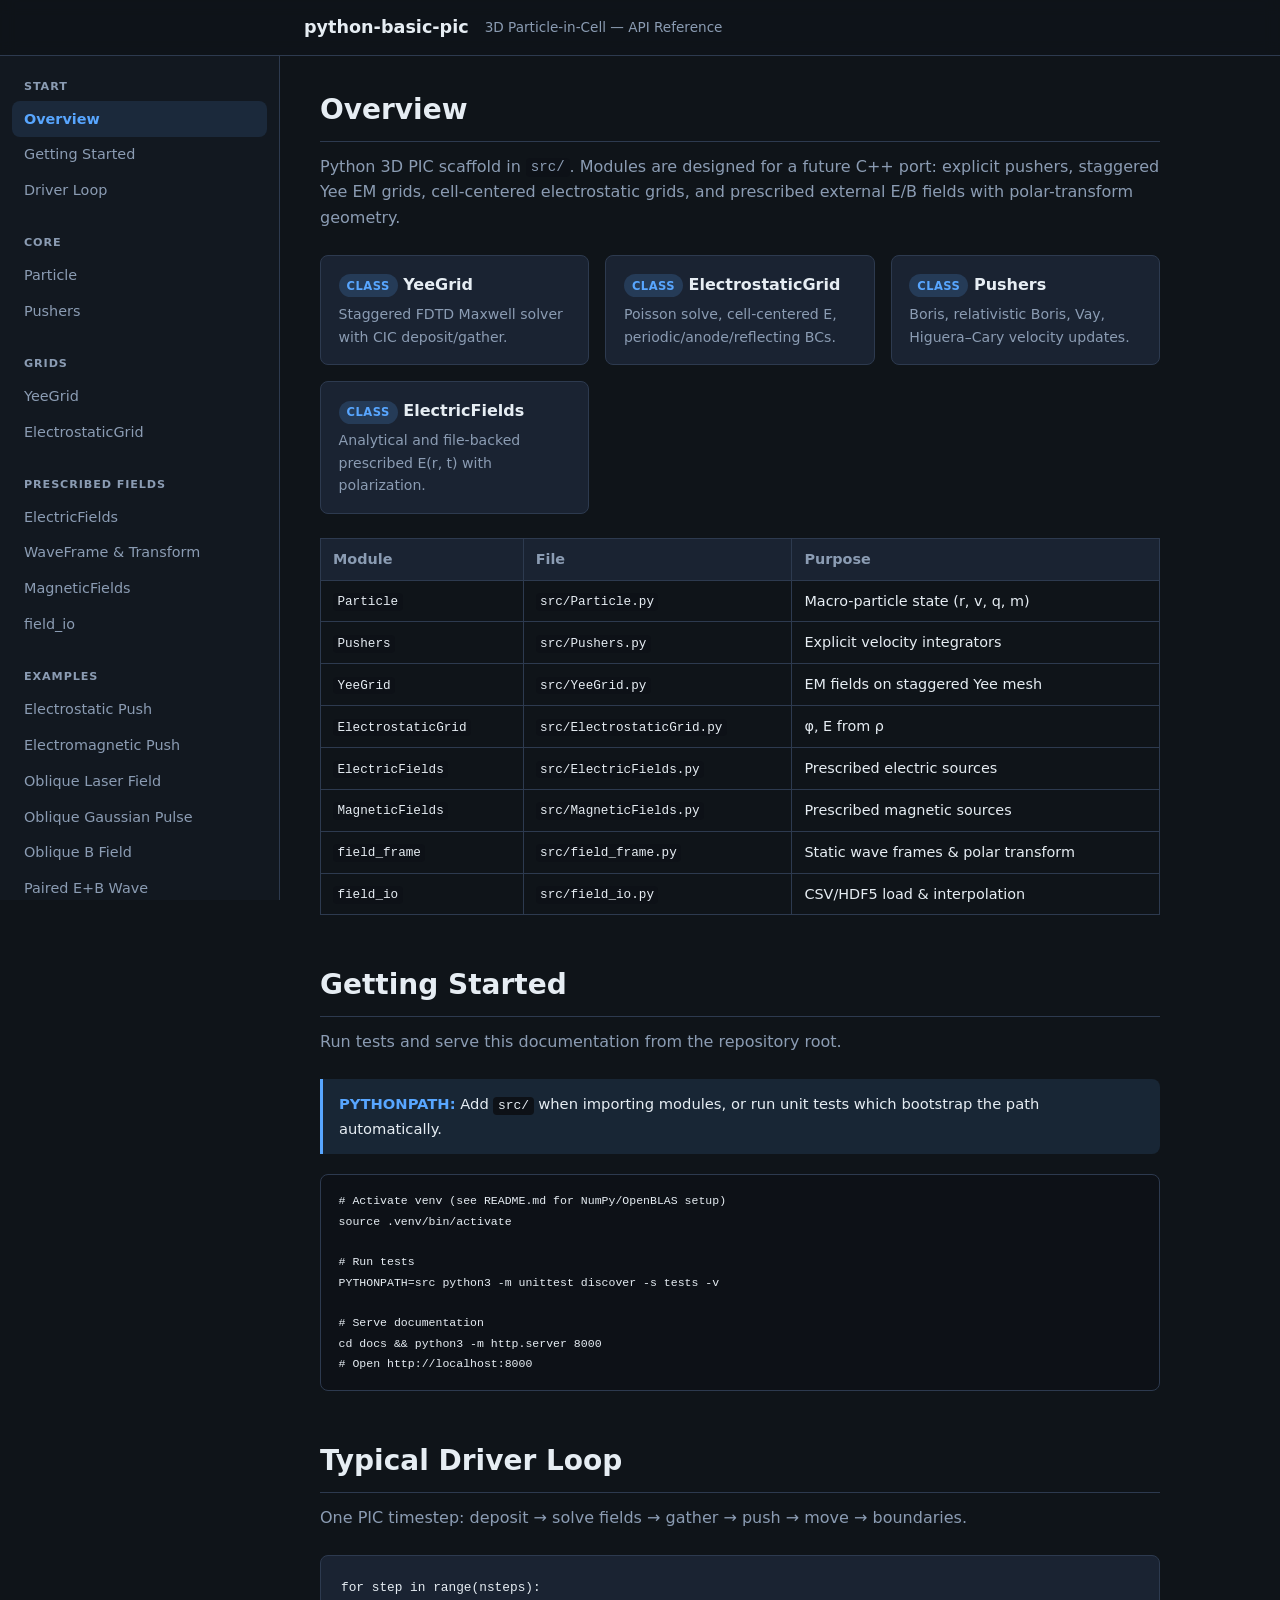
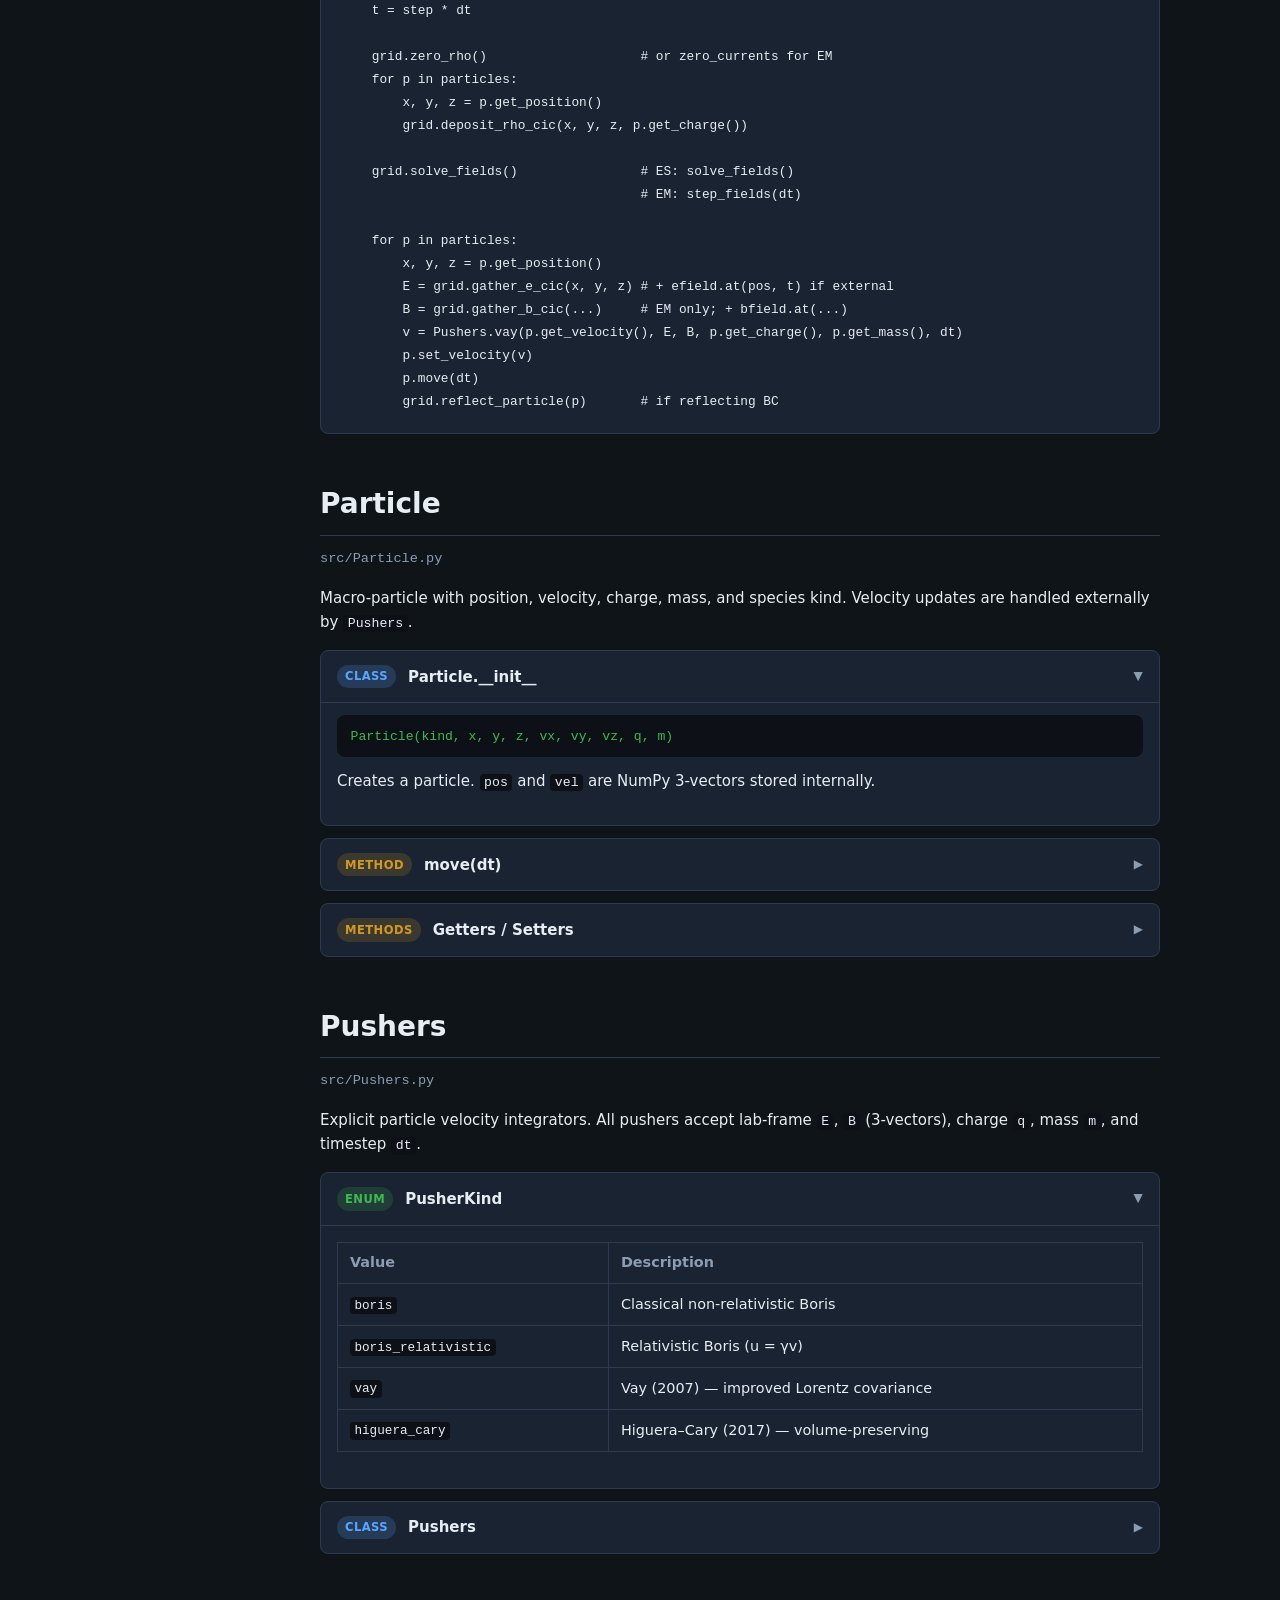
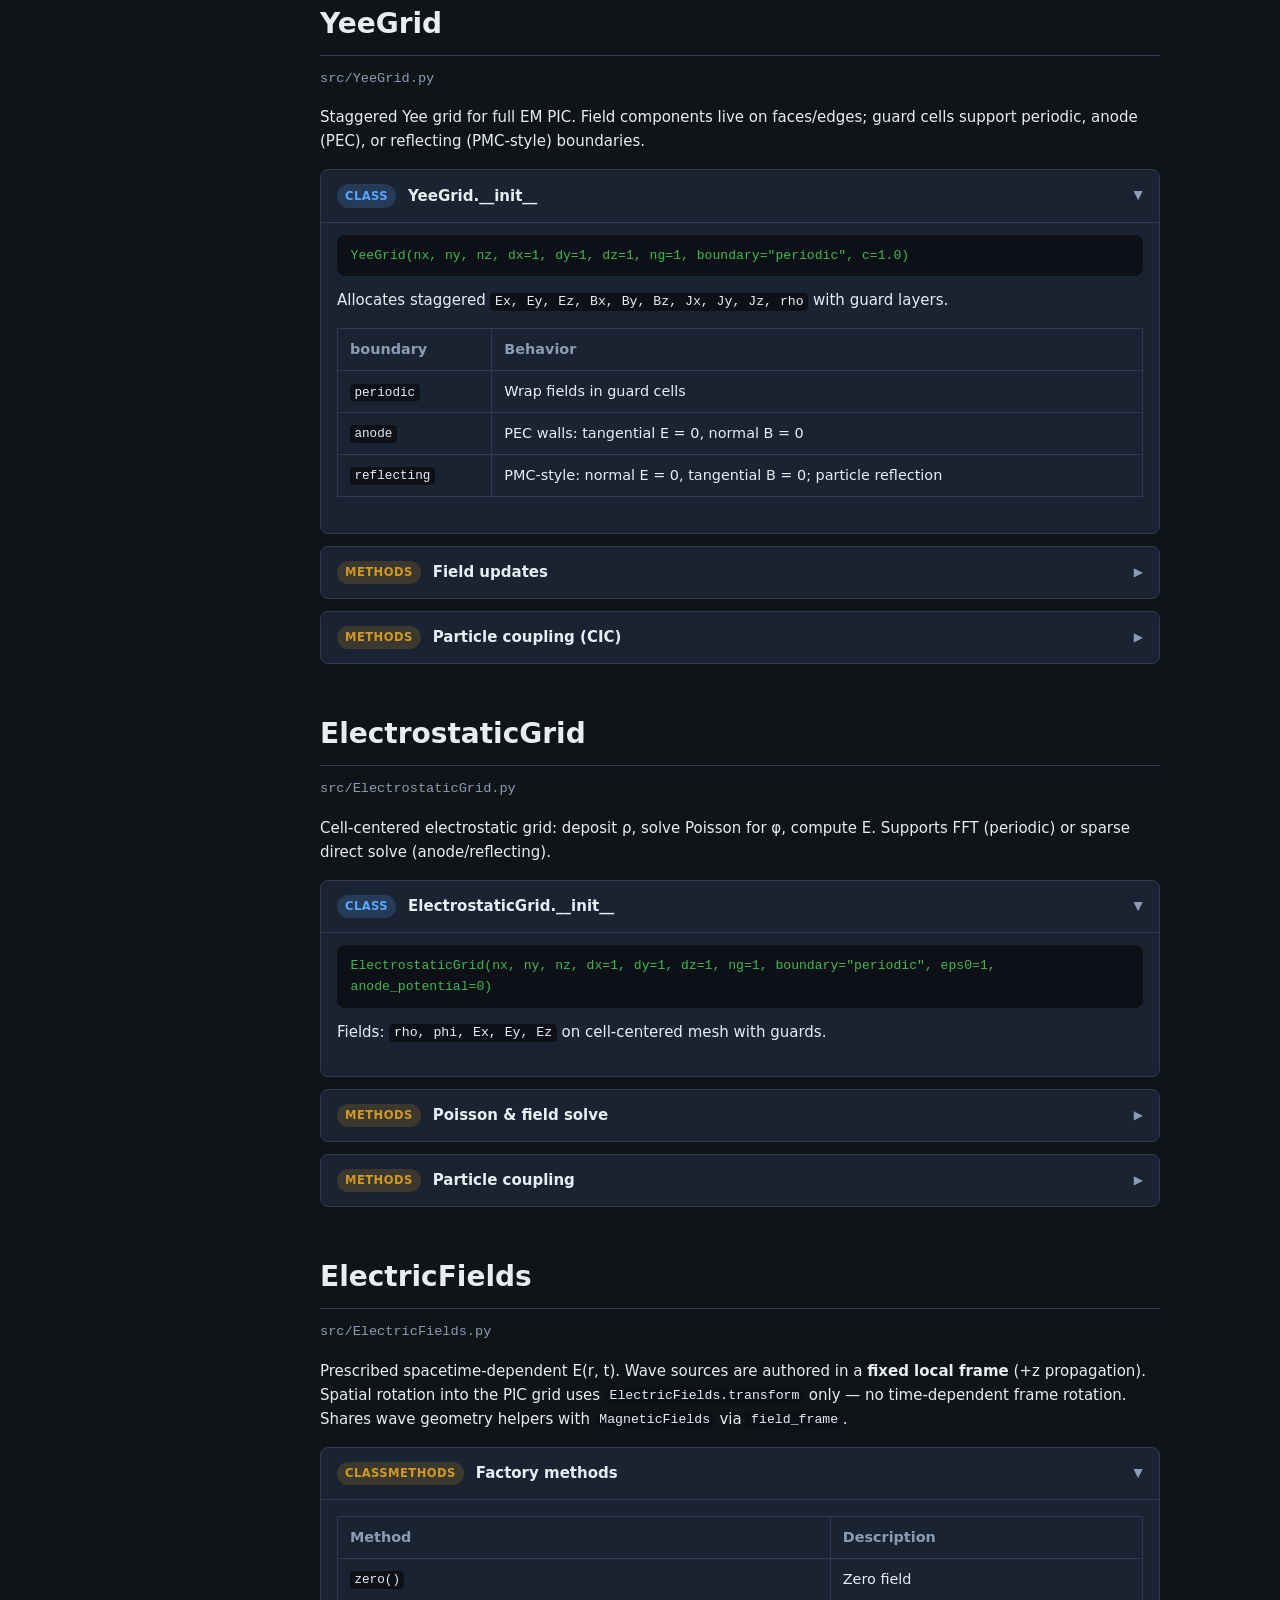
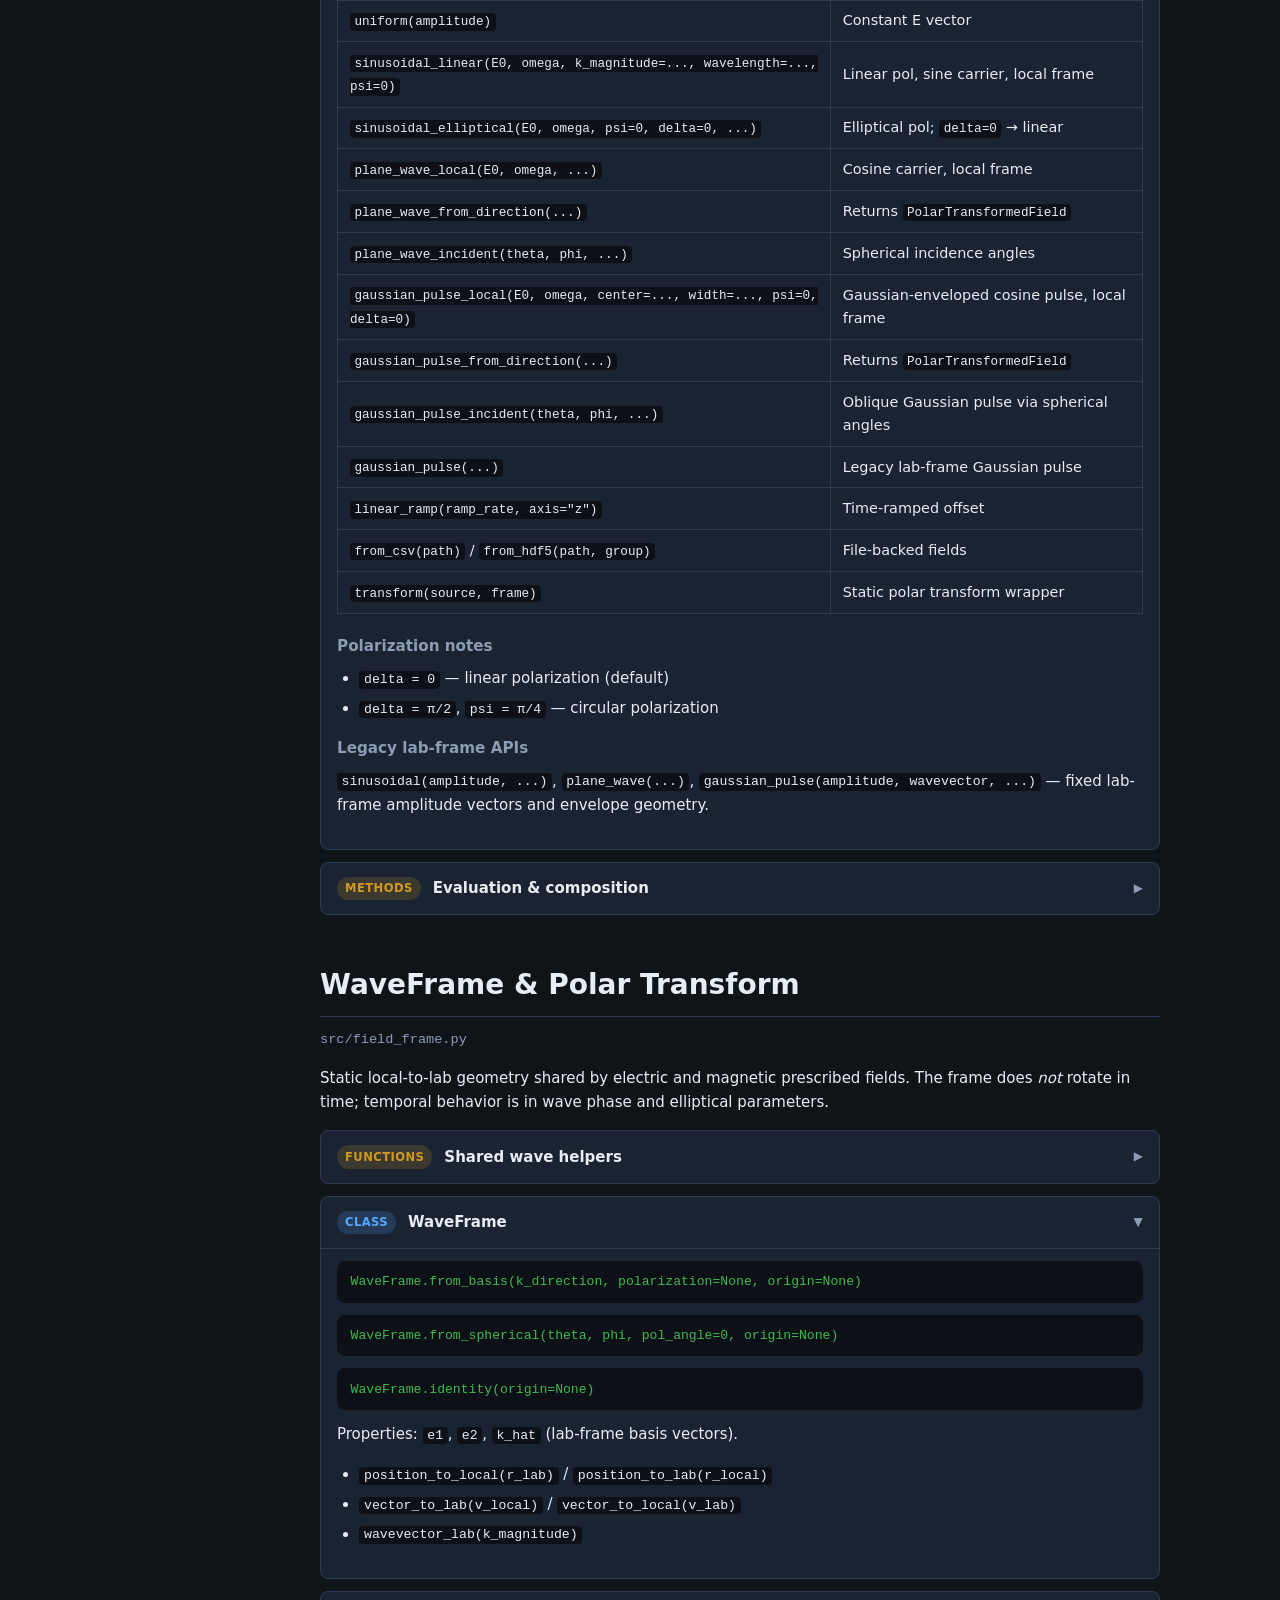
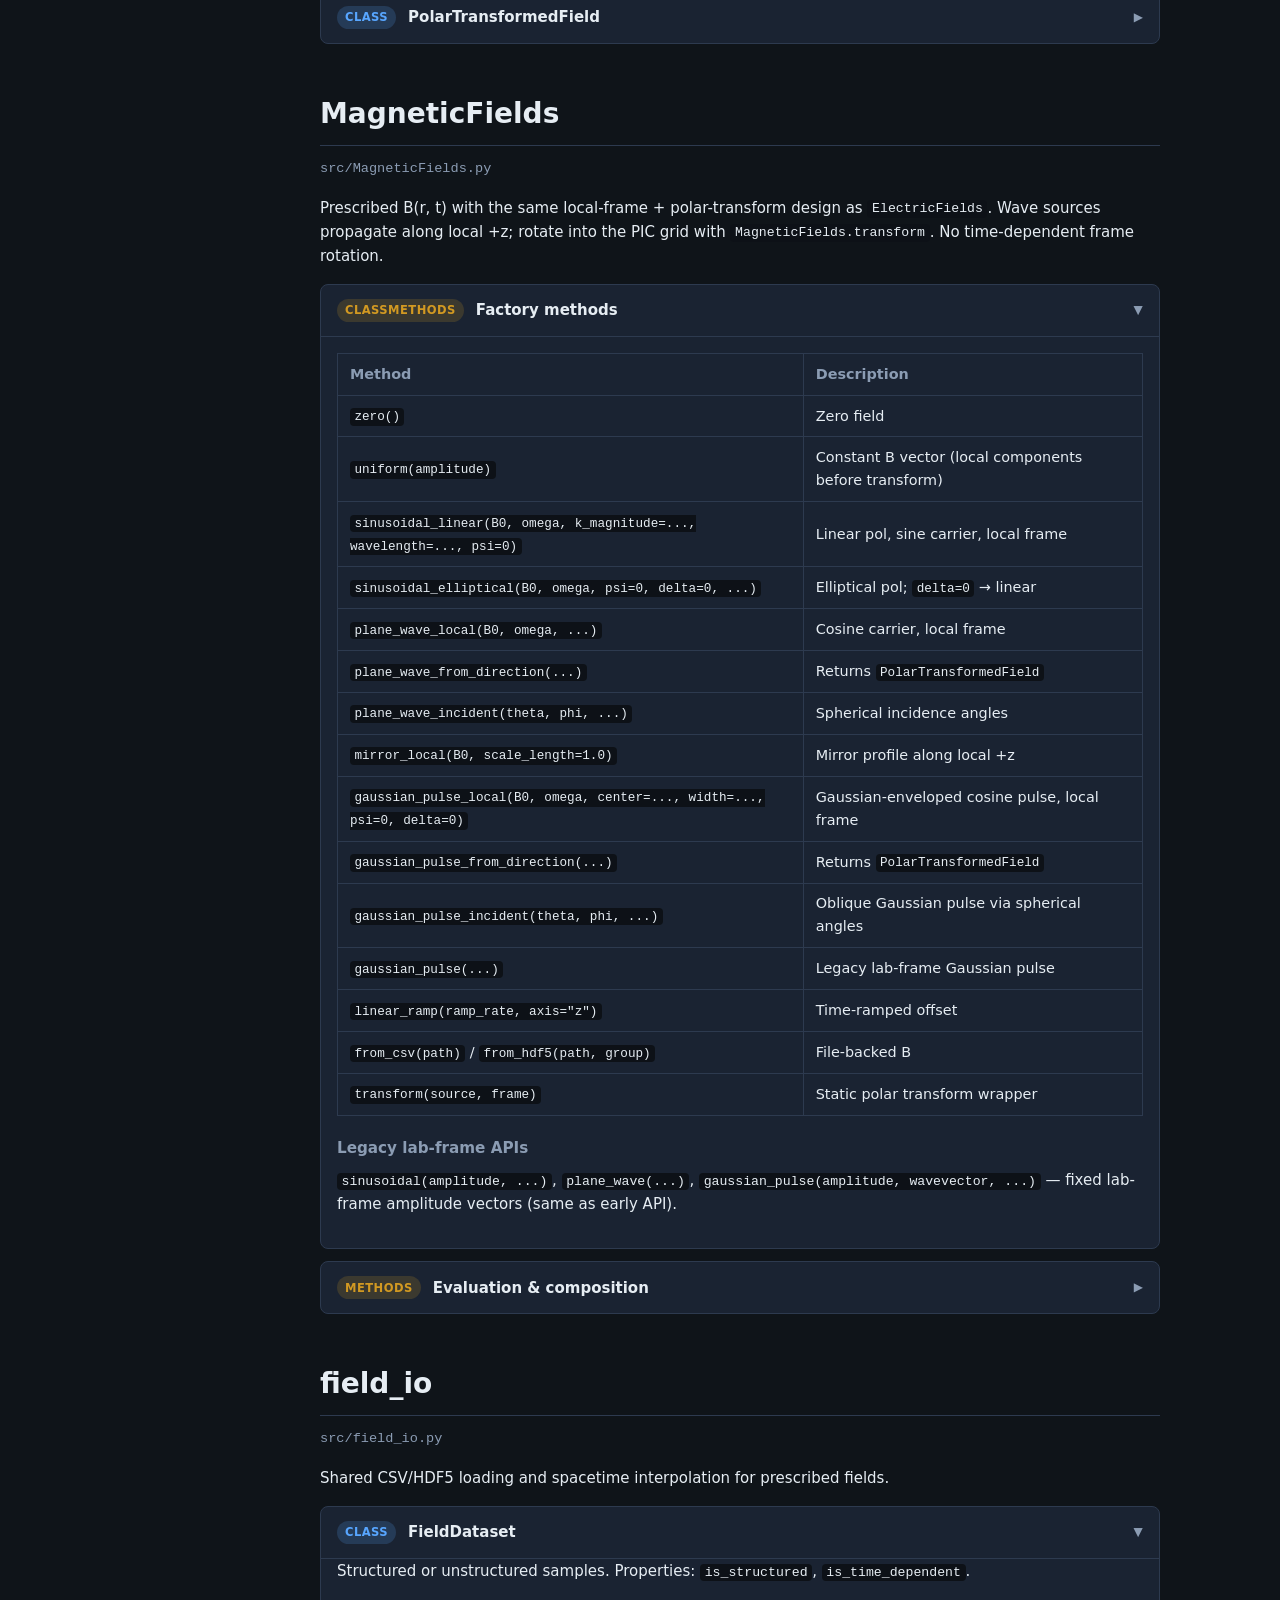
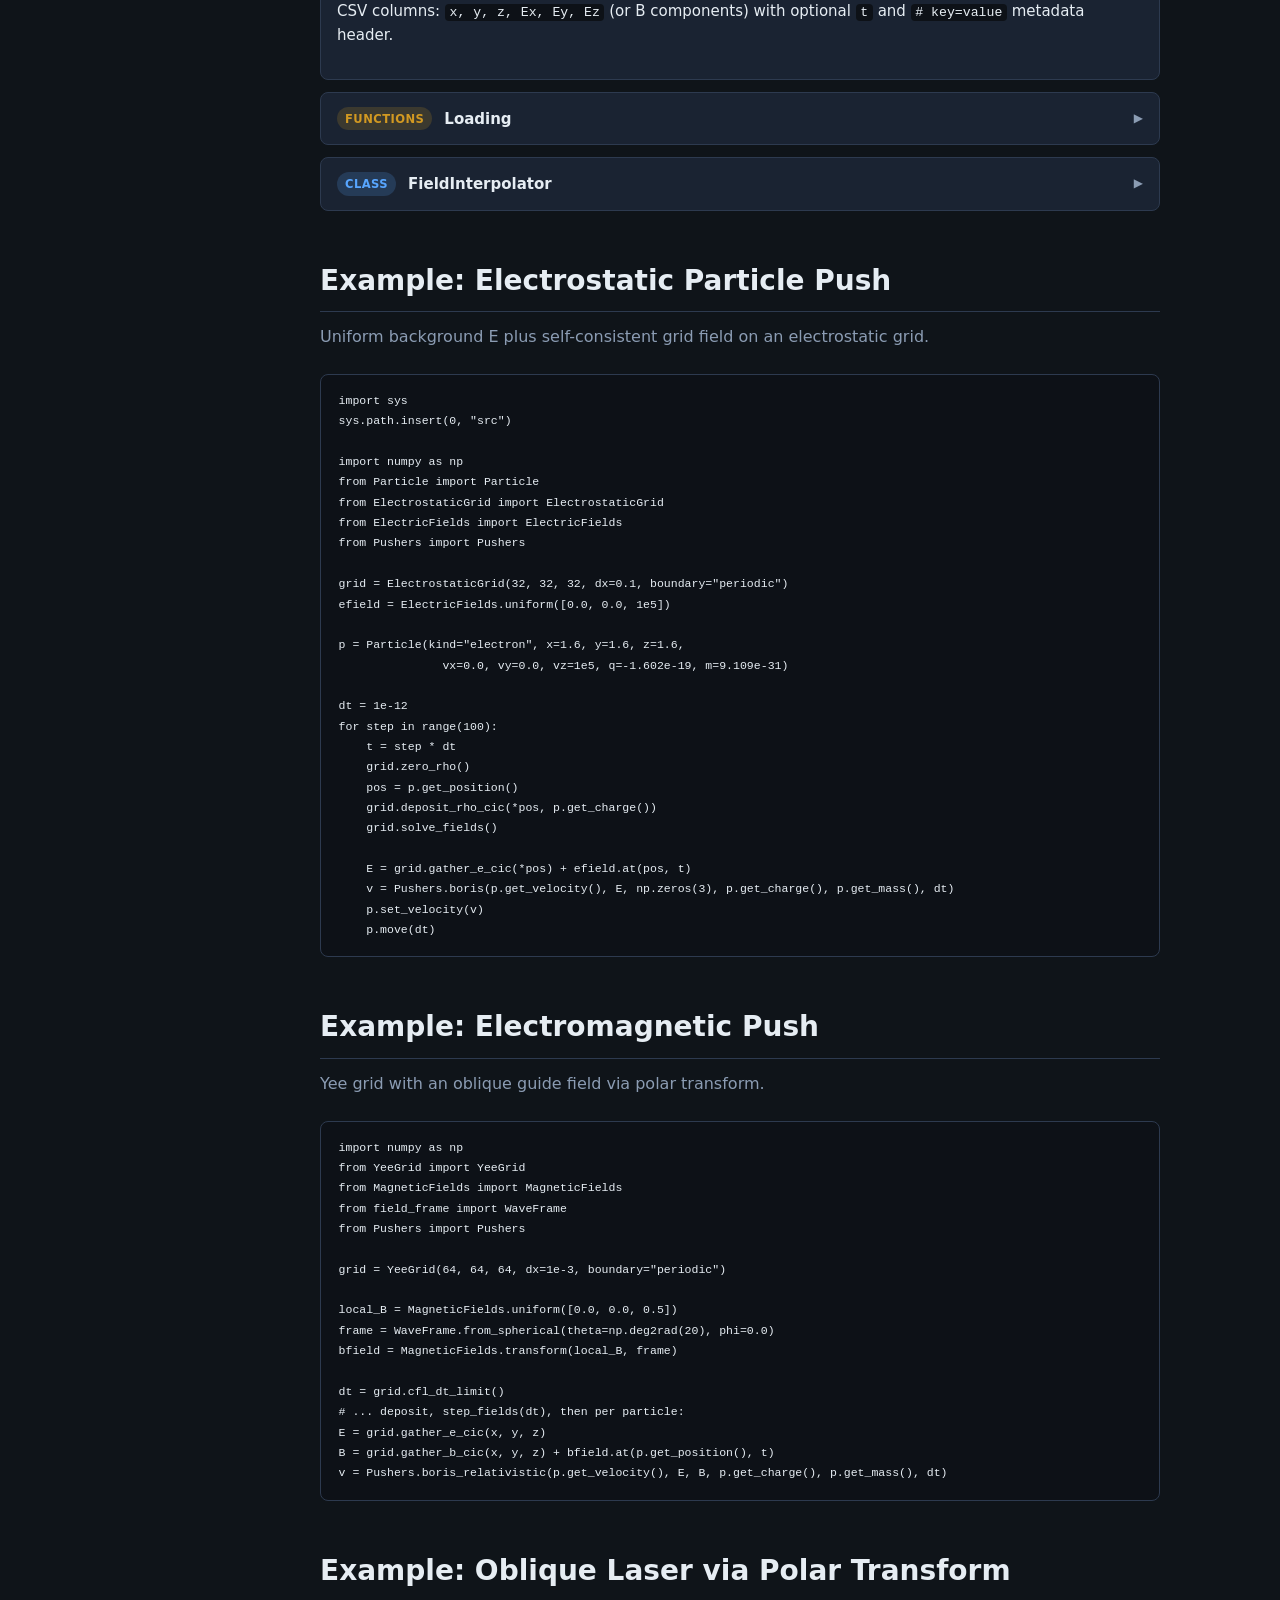
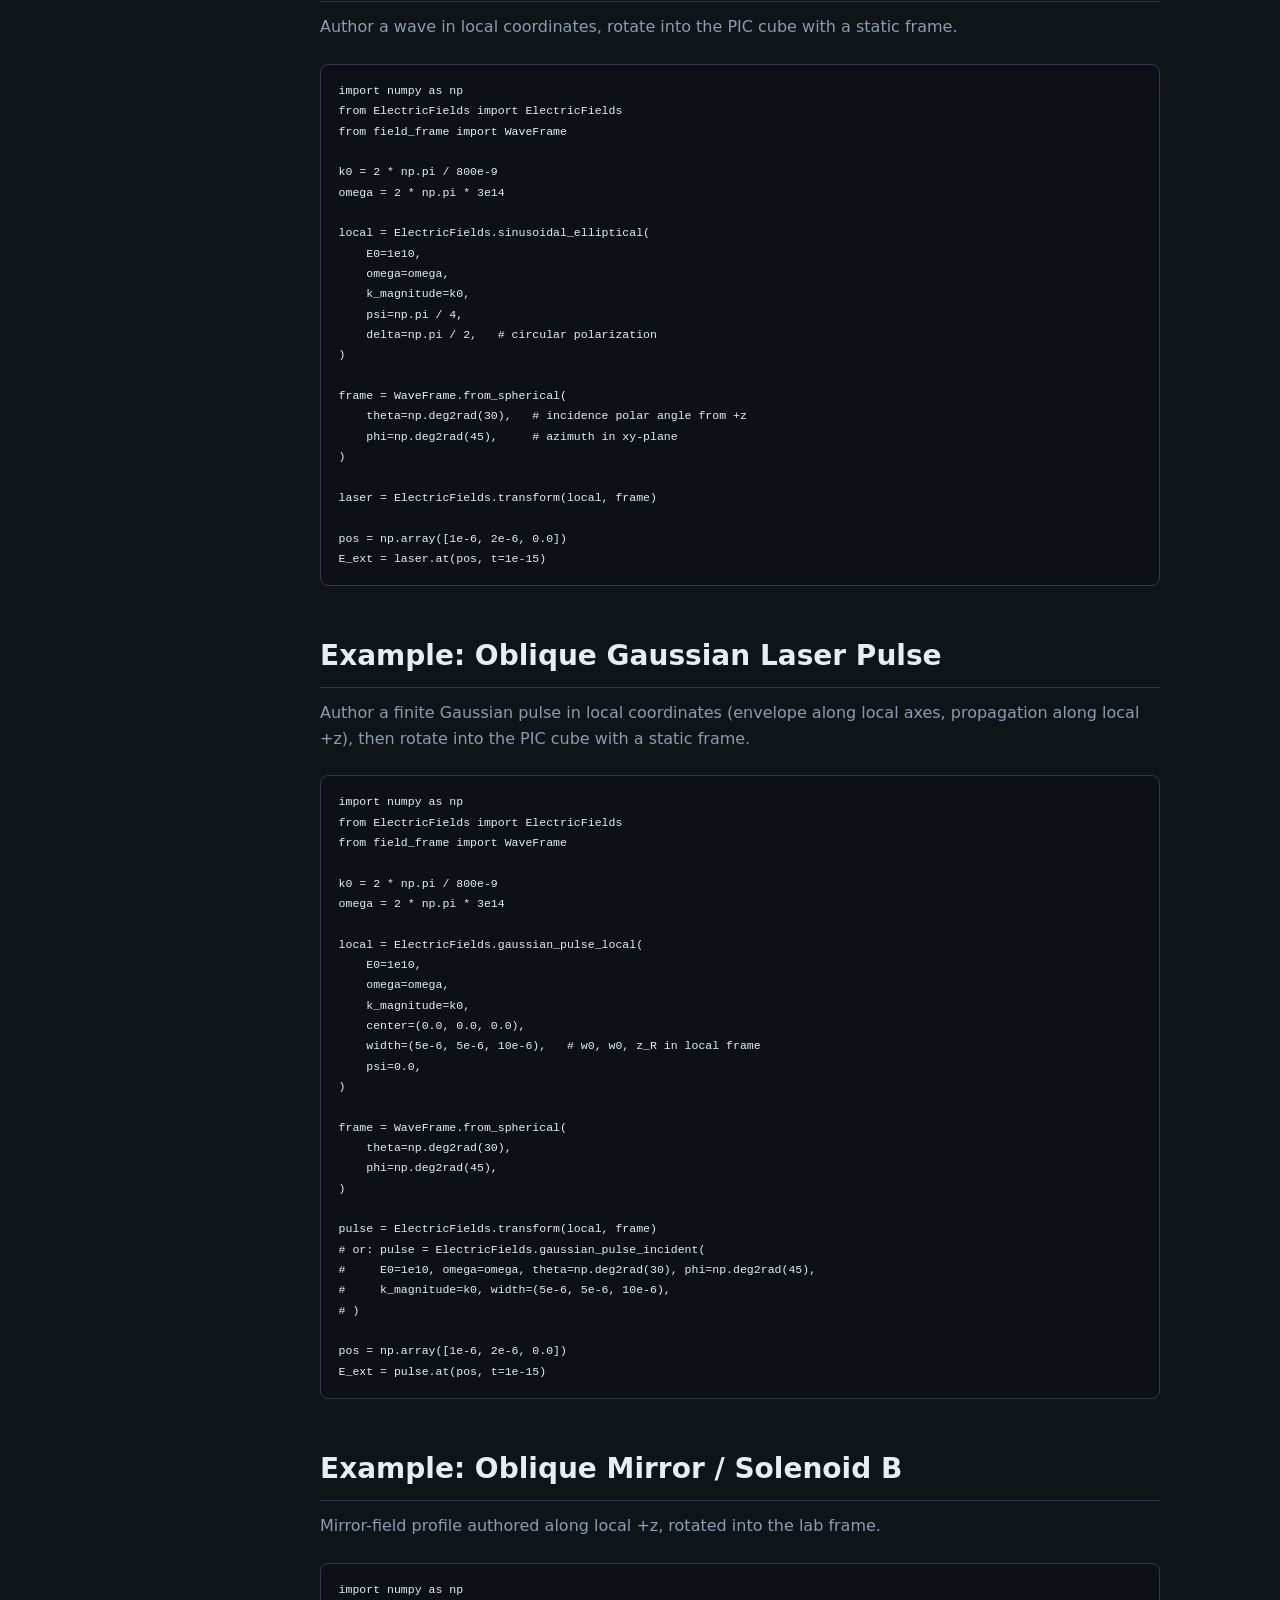
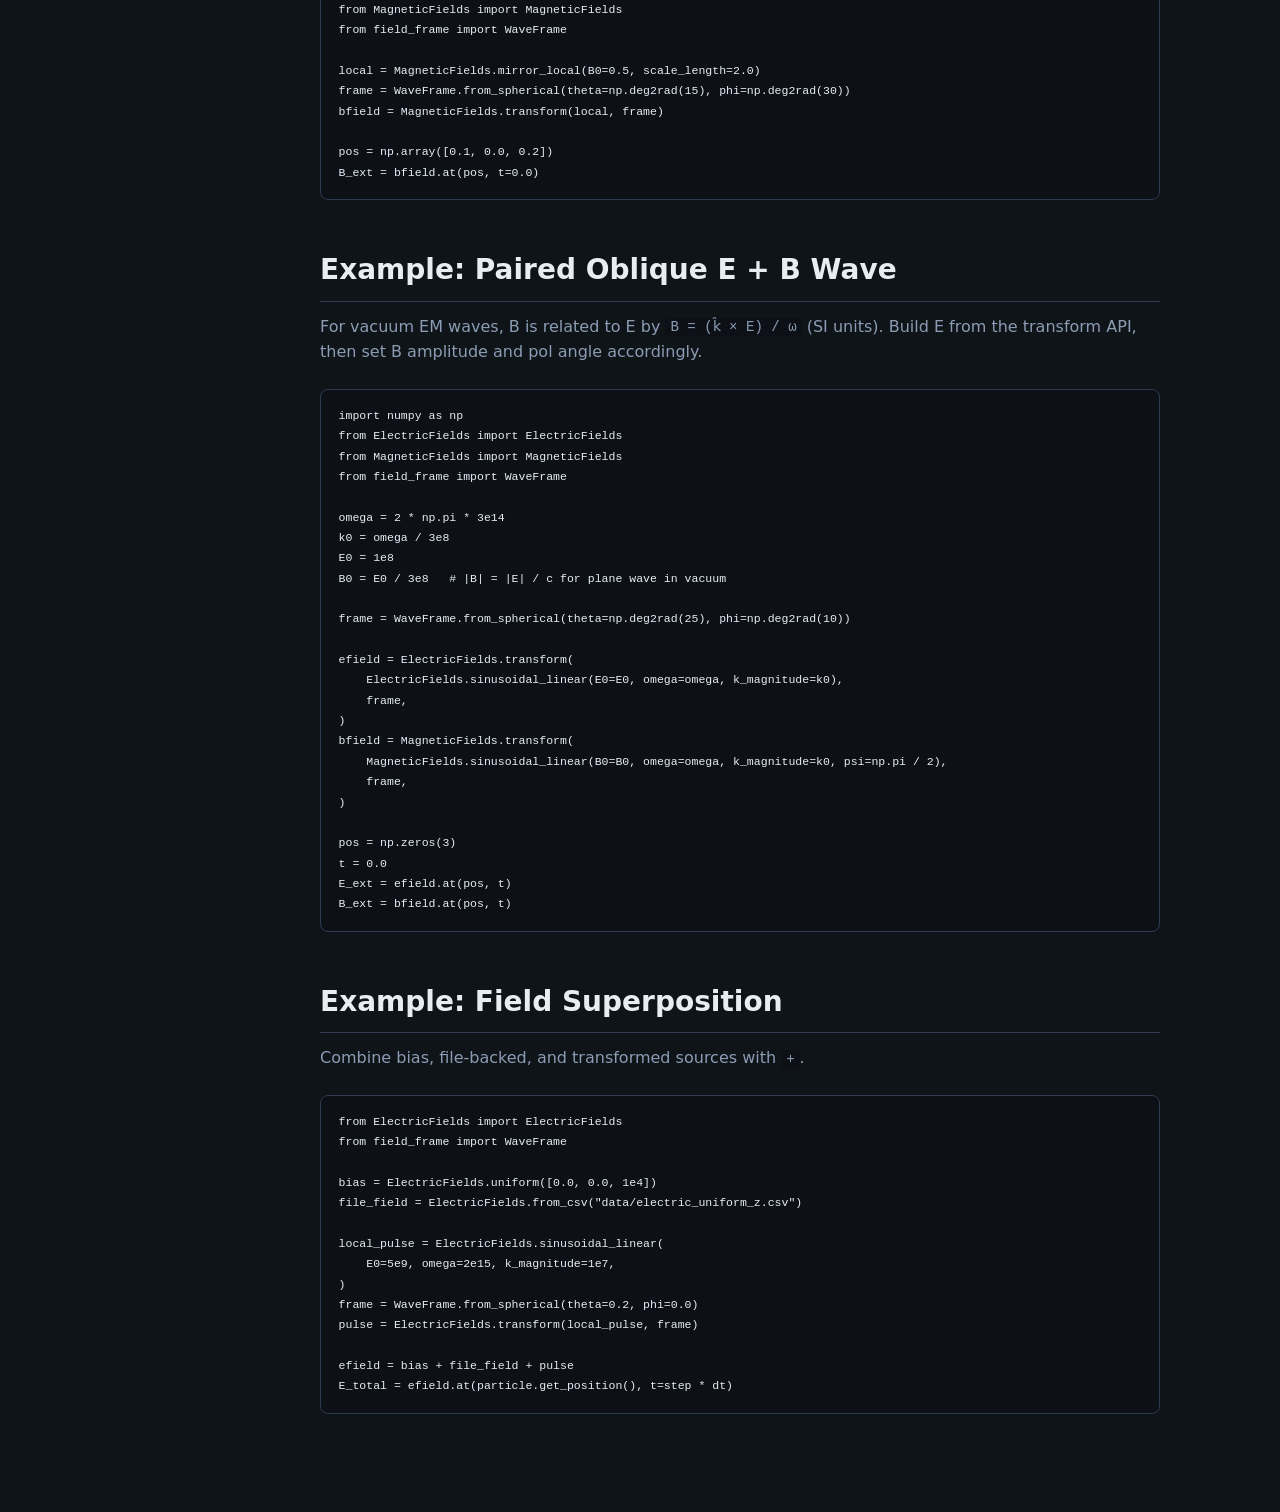
==== docs/index.html @ 1041b8fe "HTML documentation for classes" ====
<!DOCTYPE html>
<html lang="en">
<head>
  <meta charset="utf-8">
  <meta name="viewport" content="width=device-width, initial-scale=1">
  <title>python-basic-pic API Reference</title>
  <link rel="stylesheet" href="css/style.css">
</head>
<body>
  <header class="site-header">
    <h1>python-basic-pic</h1>
    <span class="subtitle">3D Particle-in-Cell — API Reference</span>
  </header>

  <div class="layout">
    <aside class="sidebar">
      <nav>
        <div class="nav-group">
          <div class="nav-group-title">Start</div>
          <a href="#overview">Overview</a>
          <a href="#getting-started">Getting Started</a>
          <a href="#driver-loop">Driver Loop</a>
        </div>
        <div class="nav-group">
          <div class="nav-group-title">Core</div>
          <a href="#particle">Particle</a>
          <a href="#pushers">Pushers</a>
        </div>
        <div class="nav-group">
          <div class="nav-group-title">Grids</div>
          <a href="#yee-grid">YeeGrid</a>
          <a href="#electrostatic-grid">ElectrostaticGrid</a>
        </div>
        <div class="nav-group">
          <div class="nav-group-title">Prescribed Fields</div>
          <a href="#electric-fields">ElectricFields</a>
          <a href="#field-frame">WaveFrame &amp; Transform</a>
          <a href="#magnetic-fields">MagneticFields</a>
          <a href="#field-io">field_io</a>
        </div>
        <div class="nav-group">
          <div class="nav-group-title">Examples</div>
          <a href="#example-es">Electrostatic Push</a>
          <a href="#example-em">Electromagnetic Push</a>
          <a href="#example-laser">Oblique Laser Field</a>
          <a href="#example-gaussian-pulse">Oblique Gaussian Pulse</a>
          <a href="#example-oblique-b">Oblique B Field</a>
          <a href="#example-paired-wave">Paired E+B Wave</a>
          <a href="#example-superposition">Field Superposition</a>
        </div>
      </nav>
    </aside>

    <main class="content">

      <!-- OVERVIEW -->
      <section id="overview">
        <h2>Overview</h2>
        <p class="lead">
          Python 3D PIC scaffold in <code>src/</code>. Modules are designed for a future C++ port:
          explicit pushers, staggered Yee EM grids, cell-centered electrostatic grids, and
          prescribed external E/B fields with polar-transform geometry.
        </p>
        <div class="card-grid">
          <div class="card">
            <h3><span class="tag tag-class">Class</span> YeeGrid</h3>
            <p>Staggered FDTD Maxwell solver with CIC deposit/gather.</p>
          </div>
          <div class="card">
            <h3><span class="tag tag-class">Class</span> ElectrostaticGrid</h3>
            <p>Poisson solve, cell-centered E, periodic/anode/reflecting BCs.</p>
          </div>
          <div class="card">
            <h3><span class="tag tag-class">Class</span> Pushers</h3>
            <p>Boris, relativistic Boris, Vay, Higuera–Cary velocity updates.</p>
          </div>
          <div class="card">
            <h3><span class="tag tag-class">Class</span> ElectricFields</h3>
            <p>Analytical and file-backed prescribed E(r, t) with polarization.</p>
          </div>
        </div>
        <table>
          <thead>
            <tr><th>Module</th><th>File</th><th>Purpose</th></tr>
          </thead>
          <tbody>
            <tr><td><code>Particle</code></td><td><code>src/Particle.py</code></td><td>Macro-particle state (r, v, q, m)</td></tr>
            <tr><td><code>Pushers</code></td><td><code>src/Pushers.py</code></td><td>Explicit velocity integrators</td></tr>
            <tr><td><code>YeeGrid</code></td><td><code>src/YeeGrid.py</code></td><td>EM fields on staggered Yee mesh</td></tr>
            <tr><td><code>ElectrostaticGrid</code></td><td><code>src/ElectrostaticGrid.py</code></td><td>φ, E from ρ</td></tr>
            <tr><td><code>ElectricFields</code></td><td><code>src/ElectricFields.py</code></td><td>Prescribed electric sources</td></tr>
            <tr><td><code>MagneticFields</code></td><td><code>src/MagneticFields.py</code></td><td>Prescribed magnetic sources</td></tr>
            <tr><td><code>field_frame</code></td><td><code>src/field_frame.py</code></td><td>Static wave frames &amp; polar transform</td></tr>
            <tr><td><code>field_io</code></td><td><code>src/field_io.py</code></td><td>CSV/HDF5 load &amp; interpolation</td></tr>
          </tbody>
        </table>
      </section>

      <!-- GETTING STARTED -->
      <section id="getting-started">
        <h2>Getting Started</h2>
        <p class="lead">Run tests and serve this documentation from the repository root.</p>
        <div class="callout">
          <strong>PYTHONPATH:</strong> Add <code>src/</code> when importing modules, or run unit tests which bootstrap the path automatically.
        </div>
        <pre><code># Activate venv (see README.md for NumPy/OpenBLAS setup)
source .venv/bin/activate

# Run tests
PYTHONPATH=src python3 -m unittest discover -s tests -v

# Serve documentation
cd docs &amp;&amp; python3 -m http.server 8000
# Open http://localhost:8000</code></pre>
      </section>

      <!-- DRIVER LOOP -->
      <section id="driver-loop">
        <h2>Typical Driver Loop</h2>
        <p class="lead">One PIC timestep: deposit → solve fields → gather → push → move → boundaries.</p>
        <div class="flow-diagram">for step in range(nsteps):
    t = step * dt

    grid.zero_rho()                    # or zero_currents for EM
    for p in particles:
        x, y, z = p.get_position()
        grid.deposit_rho_cic(x, y, z, p.get_charge())

    grid.solve_fields()                # ES: solve_fields()
                                       # EM: step_fields(dt)

    for p in particles:
        x, y, z = p.get_position()
        E = grid.gather_e_cic(x, y, z) # + efield.at(pos, t) if external
        B = grid.gather_b_cic(...)     # EM only; + bfield.at(...)
        v = Pushers.vay(p.get_velocity(), E, B, p.get_charge(), p.get_mass(), dt)
        p.set_velocity(v)
        p.move(dt)
        grid.reflect_particle(p)       # if reflecting BC</div>
      </section>

      <!-- PARTICLE -->
      <section id="particle">
        <h2>Particle</h2>
        <p class="module-path">src/Particle.py</p>
        <p>Macro-particle with position, velocity, charge, mass, and species kind. Velocity updates are handled externally by <code>Pushers</code>.</p>

        <div class="panel open" id="particle-init">
          <button class="panel-header" type="button">
            <span class="tag tag-class">class</span> Particle.__init__
            <span class="chevron">▶</span>
          </button>
          <div class="panel-body">
            <div class="signature">Particle(kind, x, y, z, vx, vy, vz, q, m)</div>
            <p>Creates a particle. <code>pos</code> and <code>vel</code> are NumPy 3-vectors stored internally.</p>
          </div>
        </div>

        <div class="panel" id="particle-move">
          <button class="panel-header" type="button">
            <span class="tag tag-fn">method</span> move(dt)
            <span class="chevron">▶</span>
          </button>
          <div class="panel-body">
            <div class="signature">move(dt: float) -&gt; None</div>
            <p>Explicit position update: <code>pos += vel * dt</code>.</p>
          </div>
        </div>

        <div class="panel" id="particle-accessors">
          <button class="panel-header" type="button">
            <span class="tag tag-fn">methods</span> Getters / Setters
            <span class="chevron">▶</span>
          </button>
          <div class="panel-body">
            <table>
              <tr><th>Getter</th><th>Setter</th></tr>
              <tr><td><code>get_position()</code></td><td><code>set_position(pos)</code></td></tr>
              <tr><td><code>get_velocity()</code></td><td><code>set_velocity(vel)</code></td></tr>
              <tr><td><code>get_charge()</code></td><td><code>set_charge(q)</code></td></tr>
              <tr><td><code>get_mass()</code></td><td><code>set_mass(m)</code></td></tr>
              <tr><td><code>get_kind()</code></td><td><code>set_kind(kind)</code></td></tr>
            </table>
          </div>
        </div>
      </section>

      <!-- PUSHERS -->
      <section id="pushers">
        <h2>Pushers</h2>
        <p class="module-path">src/Pushers.py</p>
        <p>Explicit particle velocity integrators. All pushers accept lab-frame <code>E</code>, <code>B</code> (3-vectors), charge <code>q</code>, mass <code>m</code>, and timestep <code>dt</code>.</p>

        <div class="panel open" id="pushers-kinds">
          <button class="panel-header" type="button">
            <span class="tag tag-module">enum</span> PusherKind
            <span class="chevron">▶</span>
          </button>
          <div class="panel-body">
            <table>
              <tr><th>Value</th><th>Description</th></tr>
              <tr><td><code>boris</code></td><td>Classical non-relativistic Boris</td></tr>
              <tr><td><code>boris_relativistic</code></td><td>Relativistic Boris (u = γv)</td></tr>
              <tr><td><code>vay</code></td><td>Vay (2007) — improved Lorentz covariance</td></tr>
              <tr><td><code>higuera_cary</code></td><td>Higuera–Cary (2017) — volume-preserving</td></tr>
            </table>
          </div>
        </div>

        <div class="panel" id="pushers-class">
          <button class="panel-header" type="button">
            <span class="tag tag-class">class</span> Pushers
            <span class="chevron">▶</span>
          </button>
          <div class="panel-body">
            <div class="signature">Pushers.boris(vel, E, B, q, m, dt) -&gt; ndarray</div>
            <div class="signature">Pushers.boris_relativistic(vel, E, B, q, m, dt, c=1.0) -&gt; ndarray</div>
            <div class="signature">Pushers.vay(vel, E, B, q, m, dt, c=1.0) -&gt; ndarray</div>
            <div class="signature">Pushers.higuera_cary(vel, E, B, q, m, dt, c=1.0) -&gt; ndarray</div>
            <div class="signature">Pushers.push(kind, vel, E, B, q, m, dt, c=1.0) -&gt; ndarray</div>
            <div class="signature">Pushers.available() -&gt; tuple[PusherKind, ...]</div>
            <p class="returns">Returns updated velocity 3-vector. Relativistic pushers default to <code>c=1</code> (normalized units).</p>
            <h4>Helper functions</h4>
            <ul>
              <li><code>lorentz_gamma_from_velocity(vel, c)</code></li>
              <li><code>velocity_to_proper_velocity(vel, c)</code></li>
              <li><code>proper_velocity_to_velocity(u, c)</code></li>
            </ul>
          </div>
        </div>
      </section>

      <!-- YEE GRID -->
      <section id="yee-grid">
        <h2>YeeGrid</h2>
        <p class="module-path">src/YeeGrid.py</p>
        <p>Staggered Yee grid for full EM PIC. Field components live on faces/edges; guard cells support periodic, anode (PEC), or reflecting (PMC-style) boundaries.</p>

        <div class="panel open" id="yee-init">
          <button class="panel-header" type="button">
            <span class="tag tag-class">class</span> YeeGrid.__init__
            <span class="chevron">▶</span>
          </button>
          <div class="panel-body">
            <div class="signature">YeeGrid(nx, ny, nz, dx=1, dy=1, dz=1, ng=1, boundary="periodic", c=1.0)</div>
            <p>Allocates staggered <code>Ex, Ey, Ez, Bx, By, Bz, Jx, Jy, Jz, rho</code> with guard layers.</p>
            <table>
              <tr><th>boundary</th><th>Behavior</th></tr>
              <tr><td><code>periodic</code></td><td>Wrap fields in guard cells</td></tr>
              <tr><td><code>anode</code></td><td>PEC walls: tangential E = 0, normal B = 0</td></tr>
              <tr><td><code>reflecting</code></td><td>PMC-style: normal E = 0, tangential B = 0; particle reflection</td></tr>
            </table>
          </div>
        </div>

        <div class="panel" id="yee-fields">
          <button class="panel-header" type="button">
            <span class="tag tag-fn">methods</span> Field updates
            <span class="chevron">▶</span>
          </button>
          <div class="panel-body">
            <ul>
              <li><code>step_fields(dt)</code> — one FDTD half-step/leapfrog cycle</li>
              <li><code>update_b(dt)</code> / <code>update_e(dt)</code> — individual Maxwell updates</li>
              <li><code>apply_boundaries()</code> — enforce wall/periodic guards</li>
              <li><code>zero_fields()</code> / <code>zero_currents()</code></li>
              <li><code>cfl_dt_limit(safety=0.99)</code> — suggested timestep from grid spacing</li>
            </ul>
          </div>
        </div>

        <div class="panel" id="yee-particles">
          <button class="panel-header" type="button">
            <span class="tag tag-fn">methods</span> Particle coupling (CIC)
            <span class="chevron">▶</span>
          </button>
          <div class="panel-body">
            <ul>
              <li><code>deposit_rho_cic(x, y, z, q)</code></li>
              <li><code>deposit_j_cic(x, y, z, vx, vy, vz, q)</code></li>
              <li><code>gather_e_cic(x, y, z) -&gt; ndarray</code></li>
              <li><code>gather_b_cic(x, y, z) -&gt; ndarray</code></li>
              <li><code>position_in_domain(pos)</code> — wrap or clamp per BC</li>
              <li><code>reflect_particle(particle)</code> — specular reflection at walls</li>
            </ul>
          </div>
        </div>
      </section>

      <!-- ELECTROSTATIC GRID -->
      <section id="electrostatic-grid">
        <h2>ElectrostaticGrid</h2>
        <p class="module-path">src/ElectrostaticGrid.py</p>
        <p>Cell-centered electrostatic grid: deposit ρ, solve Poisson for φ, compute E. Supports FFT (periodic) or sparse direct solve (anode/reflecting).</p>

        <div class="panel open" id="es-init">
          <button class="panel-header" type="button">
            <span class="tag tag-class">class</span> ElectrostaticGrid.__init__
            <span class="chevron">▶</span>
          </button>
          <div class="panel-body">
            <div class="signature">ElectrostaticGrid(nx, ny, nz, dx=1, dy=1, dz=1, ng=1, boundary="periodic", eps0=1, anode_potential=0)</div>
            <p>Fields: <code>rho, phi, Ex, Ey, Ez</code> on cell-centered mesh with guards.</p>
          </div>
        </div>

        <div class="panel" id="es-solve">
          <button class="panel-header" type="button">
            <span class="tag tag-fn">methods</span> Poisson &amp; field solve
            <span class="chevron">▶</span>
          </button>
          <div class="panel-body">
            <ul>
              <li><code>solve_poisson()</code> — φ from ρ</li>
              <li><code>compute_e_field()</code> — E from −∇φ</li>
              <li><code>solve_fields()</code> — both steps</li>
              <li><code>zero_rho()</code> / <code>zero_fields()</code></li>
            </ul>
          </div>
        </div>

        <div class="panel" id="es-particles">
          <button class="panel-header" type="button">
            <span class="tag tag-fn">methods</span> Particle coupling
            <span class="chevron">▶</span>
          </button>
          <div class="panel-body">
            <ul>
              <li><code>deposit_rho_cic(x, y, z, q)</code></li>
              <li><code>gather_e_cic(x, y, z) -&gt; ndarray</code></li>
              <li><code>gather_fields(x, y, z) -&gt; (Ex, Ey, Ez)</code></li>
              <li><code>reflect_particle(particle)</code></li>
            </ul>
          </div>
        </div>
      </section>

      <!-- ELECTRIC FIELDS -->
      <section id="electric-fields">
        <h2>ElectricFields</h2>
        <p class="module-path">src/ElectricFields.py</p>
        <p>Prescribed spacetime-dependent E(r, t). Wave sources are authored in a <strong>fixed local frame</strong> (+z propagation). Spatial rotation into the PIC grid uses <code>ElectricFields.transform</code> only — no time-dependent frame rotation. Shares wave geometry helpers with <code>MagneticFields</code> via <code>field_frame</code>.</p>

        <div class="panel open" id="ef-factories">
          <button class="panel-header" type="button">
            <span class="tag tag-fn">classmethods</span> Factory methods
            <span class="chevron">▶</span>
          </button>
          <div class="panel-body">
            <table>
              <tr><th>Method</th><th>Description</th></tr>
              <tr><td><code>zero()</code></td><td>Zero field</td></tr>
              <tr><td><code>uniform(amplitude)</code></td><td>Constant E vector</td></tr>
              <tr><td><code>sinusoidal_linear(E0, omega, k_magnitude=..., wavelength=..., psi=0)</code></td><td>Linear pol, sine carrier, local frame</td></tr>
              <tr><td><code>sinusoidal_elliptical(E0, omega, psi=0, delta=0, ...)</code></td><td>Elliptical pol; <code>delta=0</code> → linear</td></tr>
              <tr><td><code>plane_wave_local(E0, omega, ...)</code></td><td>Cosine carrier, local frame</td></tr>
              <tr><td><code>plane_wave_from_direction(...)</code></td><td>Returns <code>PolarTransformedField</code></td></tr>
              <tr><td><code>plane_wave_incident(theta, phi, ...)</code></td><td>Spherical incidence angles</td></tr>
              <tr><td><code>gaussian_pulse_local(E0, omega, center=..., width=..., psi=0, delta=0)</code></td><td>Gaussian-enveloped cosine pulse, local frame</td></tr>
              <tr><td><code>gaussian_pulse_from_direction(...)</code></td><td>Returns <code>PolarTransformedField</code></td></tr>
              <tr><td><code>gaussian_pulse_incident(theta, phi, ...)</code></td><td>Oblique Gaussian pulse via spherical angles</td></tr>
              <tr><td><code>gaussian_pulse(...)</code></td><td>Legacy lab-frame Gaussian pulse</td></tr>
              <tr><td><code>linear_ramp(ramp_rate, axis="z")</code></td><td>Time-ramped offset</td></tr>
              <tr><td><code>from_csv(path)</code> / <code>from_hdf5(path, group)</code></td><td>File-backed fields</td></tr>
              <tr><td><code>transform(source, frame)</code></td><td>Static polar transform wrapper</td></tr>
            </table>
            <h4>Polarization notes</h4>
            <ul>
              <li><code>delta = 0</code> — linear polarization (default)</li>
              <li><code>delta = π/2</code>, <code>psi = π/4</code> — circular polarization</li>
            </ul>
            <h4>Legacy lab-frame APIs</h4>
            <p><code>sinusoidal(amplitude, ...)</code>, <code>plane_wave(...)</code>, <code>gaussian_pulse(amplitude, wavevector, ...)</code> — fixed lab-frame amplitude vectors and envelope geometry.</p>
          </div>
        </div>

        <div class="panel" id="ef-methods">
          <button class="panel-header" type="button">
            <span class="tag tag-fn">methods</span> Evaluation &amp; composition
            <span class="chevron">▶</span>
          </button>
          <div class="panel-body">
            <div class="signature">at(pos, t=0.0) -&gt; ndarray</div>
            <div class="signature">on_grid(x, y, z, t=0.0) -&gt; (Ex, Ey, Ez)</div>
            <p>Combine sources with <code>+</code> (returns <code>ElectricFieldsSum</code>). Works with <code>PolarTransformedField</code> as well.</p>
          </div>
        </div>
      </section>

      <!-- FIELD FRAME -->
      <section id="field-frame">
        <h2>WaveFrame &amp; Polar Transform</h2>
        <p class="module-path">src/field_frame.py</p>
        <p>Static local-to-lab geometry shared by electric and magnetic prescribed fields. The frame does <em>not</em> rotate in time; temporal behavior is in wave phase and elliptical parameters.</p>

        <div class="panel" id="wf-shared">
          <button class="panel-header" type="button">
            <span class="tag tag-fn">functions</span> Shared wave helpers
            <span class="chevron">▶</span>
          </button>
          <div class="panel-body">
            <div class="signature">resolve_k_magnitude(wavevector=, k_magnitude=, wavelength=)</div>
            <div class="signature">local_wavevector(k_magnitude) -&gt; [0, 0, k]</div>
            <div class="signature">evaluate_polarized_wave_local(phi, amplitude, polarization_kind, psi, delta, waveform)</div>
            <div class="signature">normalize_envelope_width(width) -&gt; (3,)</div>
            <div class="signature">gaussian_envelope_local(r_local, center, width) -&gt; float</div>
            <div class="signature">evaluate_gaussian_pulse_local(r, t, amplitude, omega, wavevector, center, width, ...)</div>
            <p>Used by both <code>ElectricFields</code> and <code>MagneticFields</code> for local-frame sinusoidal/elliptical waves and Gaussian pulses. The Gaussian envelope is axis-aligned in local coordinates; <code>PolarTransformedField</code> rotates both the envelope sampling point and the field vector into the lab frame.</p>
          </div>
        </div>

        <div class="panel open" id="wf-waveframe">
          <button class="panel-header" type="button">
            <span class="tag tag-class">class</span> WaveFrame
            <span class="chevron">▶</span>
          </button>
          <div class="panel-body">
            <div class="signature">WaveFrame.from_basis(k_direction, polarization=None, origin=None)</div>
            <div class="signature">WaveFrame.from_spherical(theta, phi, pol_angle=0, origin=None)</div>
            <div class="signature">WaveFrame.identity(origin=None)</div>
            <p>Properties: <code>e1</code>, <code>e2</code>, <code>k_hat</code> (lab-frame basis vectors).</p>
            <ul>
              <li><code>position_to_local(r_lab)</code> / <code>position_to_lab(r_local)</code></li>
              <li><code>vector_to_lab(v_local)</code> / <code>vector_to_local(v_lab)</code></li>
              <li><code>wavevector_lab(k_magnitude)</code></li>
            </ul>
          </div>
        </div>

        <div class="panel" id="wf-transform">
          <button class="panel-header" type="button">
            <span class="tag tag-class">class</span> PolarTransformedField
            <span class="chevron">▶</span>
          </button>
          <div class="panel-body">
            <div class="signature">PolarTransformedField(source, frame)  # alias: TransformedField</div>
            <p>Evaluates <code>source</code> at local coordinates and rotates the vector into the lab frame (works for E or B):</p>
            <pre><code>r_local = Rᵀ (r_lab − origin)
F_lab   = R F_local(r_local, t)</code></pre>
            <p>Attributes: <code>.source</code>, <code>.frame</code>, <code>.at(pos, t)</code>.</p>
            <p>Superposition via <code>+</code> dispatches to <code>ElectricFieldsSum</code> or <code>MagneticFieldsSum</code> based on the operand type.</p>
          </div>
        </div>
      </section>

      <!-- MAGNETIC FIELDS -->
      <section id="magnetic-fields">
        <h2>MagneticFields</h2>
        <p class="module-path">src/MagneticFields.py</p>
        <p>Prescribed B(r, t) with the same local-frame + polar-transform design as <code>ElectricFields</code>. Wave sources propagate along local +z; rotate into the PIC grid with <code>MagneticFields.transform</code>. No time-dependent frame rotation.</p>

        <div class="panel open" id="mf-factories">
          <button class="panel-header" type="button">
            <span class="tag tag-fn">classmethods</span> Factory methods
            <span class="chevron">▶</span>
          </button>
          <div class="panel-body">
            <table>
              <tr><th>Method</th><th>Description</th></tr>
              <tr><td><code>zero()</code></td><td>Zero field</td></tr>
              <tr><td><code>uniform(amplitude)</code></td><td>Constant B vector (local components before transform)</td></tr>
              <tr><td><code>sinusoidal_linear(B0, omega, k_magnitude=..., wavelength=..., psi=0)</code></td><td>Linear pol, sine carrier, local frame</td></tr>
              <tr><td><code>sinusoidal_elliptical(B0, omega, psi=0, delta=0, ...)</code></td><td>Elliptical pol; <code>delta=0</code> → linear</td></tr>
              <tr><td><code>plane_wave_local(B0, omega, ...)</code></td><td>Cosine carrier, local frame</td></tr>
              <tr><td><code>plane_wave_from_direction(...)</code></td><td>Returns <code>PolarTransformedField</code></td></tr>
              <tr><td><code>plane_wave_incident(theta, phi, ...)</code></td><td>Spherical incidence angles</td></tr>
              <tr><td><code>mirror_local(B0, scale_length=1.0)</code></td><td>Mirror profile along local +z</td></tr>
              <tr><td><code>gaussian_pulse_local(B0, omega, center=..., width=..., psi=0, delta=0)</code></td><td>Gaussian-enveloped cosine pulse, local frame</td></tr>
              <tr><td><code>gaussian_pulse_from_direction(...)</code></td><td>Returns <code>PolarTransformedField</code></td></tr>
              <tr><td><code>gaussian_pulse_incident(theta, phi, ...)</code></td><td>Oblique Gaussian pulse via spherical angles</td></tr>
              <tr><td><code>gaussian_pulse(...)</code></td><td>Legacy lab-frame Gaussian pulse</td></tr>
              <tr><td><code>linear_ramp(ramp_rate, axis="z")</code></td><td>Time-ramped offset</td></tr>
              <tr><td><code>from_csv(path)</code> / <code>from_hdf5(path, group)</code></td><td>File-backed B</td></tr>
              <tr><td><code>transform(source, frame)</code></td><td>Static polar transform wrapper</td></tr>
            </table>
            <h4>Legacy lab-frame APIs</h4>
            <p><code>sinusoidal(amplitude, ...)</code>, <code>plane_wave(...)</code>, <code>gaussian_pulse(amplitude, wavevector, ...)</code> — fixed lab-frame amplitude vectors (same as early API).</p>
          </div>
        </div>

        <div class="panel" id="mf-methods">
          <button class="panel-header" type="button">
            <span class="tag tag-fn">methods</span> Evaluation &amp; composition
            <span class="chevron">▶</span>
          </button>
          <div class="panel-body">
            <div class="signature">at(pos, t=0.0) -&gt; ndarray</div>
            <div class="signature">on_grid(x, y, z, t=0.0) -&gt; (Bx, By, Bz)</div>
            <p>Combine sources with <code>+</code> (returns <code>MagneticFieldsSum</code>). Works with <code>PolarTransformedField</code> as well.</p>
          </div>
        </div>
      </section>

      <!-- FIELD IO -->
      <section id="field-io">
        <h2>field_io</h2>
        <p class="module-path">src/field_io.py</p>
        <p>Shared CSV/HDF5 loading and spacetime interpolation for prescribed fields.</p>

        <div class="panel open" id="fio-dataset">
          <button class="panel-header" type="button">
            <span class="tag tag-class">class</span> FieldDataset
            <span class="chevron">▶</span>
          </button>
          <div class="panel-body">
            <p>Structured or unstructured samples. Properties: <code>is_structured</code>, <code>is_time_dependent</code>.</p>
            <p>CSV columns: <code>x, y, z, Ex, Ey, Ez</code> (or B components) with optional <code>t</code> and <code># key=value</code> metadata header.</p>
          </div>
        </div>

        <div class="panel" id="fio-load">
          <button class="panel-header" type="button">
            <span class="tag tag-fn">functions</span> Loading
            <span class="chevron">▶</span>
          </button>
          <div class="panel-body">
            <div class="signature">load_field_csv(path, component_names)</div>
            <div class="signature">load_field_hdf5(path, group, component_names)</div>
            <div class="signature">load_field_file(path, component_names, hdf5_group=None)</div>
          </div>
        </div>

        <div class="panel" id="fio-interp">
          <button class="panel-header" type="button">
            <span class="tag tag-class">class</span> FieldInterpolator
            <span class="chevron">▶</span>
          </button>
          <div class="panel-body">
            <div class="signature">FieldInterpolator(dataset).at(pos, t=0.0) -&gt; ndarray</div>
            <p>Uses <code>RegularGridInterpolator</code> (structured) or <code>LinearNDInterpolator</code> (unstructured).</p>
          </div>
        </div>
      </section>

      <!-- EXAMPLES -->
      <section id="example-es">
        <h2>Example: Electrostatic Particle Push</h2>
        <p class="lead">Uniform background E plus self-consistent grid field on an electrostatic grid.</p>
        <pre><code>import sys
sys.path.insert(0, "src")

import numpy as np
from Particle import Particle
from ElectrostaticGrid import ElectrostaticGrid
from ElectricFields import ElectricFields
from Pushers import Pushers

grid = ElectrostaticGrid(32, 32, 32, dx=0.1, boundary="periodic")
efield = ElectricFields.uniform([0.0, 0.0, 1e5])

p = Particle(kind="electron", x=1.6, y=1.6, z=1.6,
               vx=0.0, vy=0.0, vz=1e5, q=-1.602e-19, m=9.109e-31)

dt = 1e-12
for step in range(100):
    t = step * dt
    grid.zero_rho()
    pos = p.get_position()
    grid.deposit_rho_cic(*pos, p.get_charge())
    grid.solve_fields()

    E = grid.gather_e_cic(*pos) + efield.at(pos, t)
    v = Pushers.boris(p.get_velocity(), E, np.zeros(3), p.get_charge(), p.get_mass(), dt)
    p.set_velocity(v)
    p.move(dt)</code></pre>
      </section>

      <section id="example-em">
        <h2>Example: Electromagnetic Push</h2>
        <p class="lead">Yee grid with an oblique guide field via polar transform.</p>
        <pre><code>import numpy as np
from YeeGrid import YeeGrid
from MagneticFields import MagneticFields
from field_frame import WaveFrame
from Pushers import Pushers

grid = YeeGrid(64, 64, 64, dx=1e-3, boundary="periodic")

local_B = MagneticFields.uniform([0.0, 0.0, 0.5])
frame = WaveFrame.from_spherical(theta=np.deg2rad(20), phi=0.0)
bfield = MagneticFields.transform(local_B, frame)

dt = grid.cfl_dt_limit()
# ... deposit, step_fields(dt), then per particle:
E = grid.gather_e_cic(x, y, z)
B = grid.gather_b_cic(x, y, z) + bfield.at(p.get_position(), t)
v = Pushers.boris_relativistic(p.get_velocity(), E, B, p.get_charge(), p.get_mass(), dt)</code></pre>
      </section>

      <section id="example-laser">
        <h2>Example: Oblique Laser via Polar Transform</h2>
        <p class="lead">Author a wave in local coordinates, rotate into the PIC cube with a static frame.</p>
        <pre><code>import numpy as np
from ElectricFields import ElectricFields
from field_frame import WaveFrame

k0 = 2 * np.pi / 800e-9
omega = 2 * np.pi * 3e14

local = ElectricFields.sinusoidal_elliptical(
    E0=1e10,
    omega=omega,
    k_magnitude=k0,
    psi=np.pi / 4,
    delta=np.pi / 2,   # circular polarization
)

frame = WaveFrame.from_spherical(
    theta=np.deg2rad(30),   # incidence polar angle from +z
    phi=np.deg2rad(45),     # azimuth in xy-plane
)

laser = ElectricFields.transform(local, frame)

pos = np.array([1e-6, 2e-6, 0.0])
E_ext = laser.at(pos, t=1e-15)</code></pre>
      </section>

      <section id="example-gaussian-pulse">
        <h2>Example: Oblique Gaussian Laser Pulse</h2>
        <p class="lead">Author a finite Gaussian pulse in local coordinates (envelope along local axes, propagation along local +z), then rotate into the PIC cube with a static frame.</p>
        <pre><code>import numpy as np
from ElectricFields import ElectricFields
from field_frame import WaveFrame

k0 = 2 * np.pi / 800e-9
omega = 2 * np.pi * 3e14

local = ElectricFields.gaussian_pulse_local(
    E0=1e10,
    omega=omega,
    k_magnitude=k0,
    center=(0.0, 0.0, 0.0),
    width=(5e-6, 5e-6, 10e-6),   # w0, w0, z_R in local frame
    psi=0.0,
)

frame = WaveFrame.from_spherical(
    theta=np.deg2rad(30),
    phi=np.deg2rad(45),
)

pulse = ElectricFields.transform(local, frame)
# or: pulse = ElectricFields.gaussian_pulse_incident(
#     E0=1e10, omega=omega, theta=np.deg2rad(30), phi=np.deg2rad(45),
#     k_magnitude=k0, width=(5e-6, 5e-6, 10e-6),
# )

pos = np.array([1e-6, 2e-6, 0.0])
E_ext = pulse.at(pos, t=1e-15)</code></pre>
      </section>

      <section id="example-oblique-b">
        <h2>Example: Oblique Mirror / Solenoid B</h2>
        <p class="lead">Mirror-field profile authored along local +z, rotated into the lab frame.</p>
        <pre><code>import numpy as np
from MagneticFields import MagneticFields
from field_frame import WaveFrame

local = MagneticFields.mirror_local(B0=0.5, scale_length=2.0)
frame = WaveFrame.from_spherical(theta=np.deg2rad(15), phi=np.deg2rad(30))
bfield = MagneticFields.transform(local, frame)

pos = np.array([0.1, 0.0, 0.2])
B_ext = bfield.at(pos, t=0.0)</code></pre>
      </section>

      <section id="example-paired-wave">
        <h2>Example: Paired Oblique E + B Wave</h2>
        <p class="lead">For vacuum EM waves, B is related to E by <code>B = (k̂ × E) / ω</code> (SI units). Build E from the transform API, then set B amplitude and pol angle accordingly.</p>
        <pre><code>import numpy as np
from ElectricFields import ElectricFields
from MagneticFields import MagneticFields
from field_frame import WaveFrame

omega = 2 * np.pi * 3e14
k0 = omega / 3e8
E0 = 1e8
B0 = E0 / 3e8   # |B| = |E| / c for plane wave in vacuum

frame = WaveFrame.from_spherical(theta=np.deg2rad(25), phi=np.deg2rad(10))

efield = ElectricFields.transform(
    ElectricFields.sinusoidal_linear(E0=E0, omega=omega, k_magnitude=k0),
    frame,
)
bfield = MagneticFields.transform(
    MagneticFields.sinusoidal_linear(B0=B0, omega=omega, k_magnitude=k0, psi=np.pi / 2),
    frame,
)

pos = np.zeros(3)
t = 0.0
E_ext = efield.at(pos, t)
B_ext = bfield.at(pos, t)</code></pre>
      </section>

      <section id="example-superposition">
        <h2>Example: Field Superposition</h2>
        <p class="lead">Combine bias, file-backed, and transformed sources with <code>+</code>.</p>
        <pre><code>from ElectricFields import ElectricFields
from field_frame import WaveFrame

bias = ElectricFields.uniform([0.0, 0.0, 1e4])
file_field = ElectricFields.from_csv("data/electric_uniform_z.csv")

local_pulse = ElectricFields.sinusoidal_linear(
    E0=5e9, omega=2e15, k_magnitude=1e7,
)
frame = WaveFrame.from_spherical(theta=0.2, phi=0.0)
pulse = ElectricFields.transform(local_pulse, frame)

efield = bias + file_field + pulse
E_total = efield.at(particle.get_position(), t=step * dt)</code></pre>
      </section>

    </main>
  </div>

  <script src="js/docs.js"></script>
</body>
</html>
---- docs/css/style.css ----
:root {
  --bg: #0f1419;
  --bg-sidebar: #121820;
  --bg-panel: #1a2332;
  --bg-panel-hover: #1f2a3d;
  --bg-code: #0d1117;
  --border: #2d3a4f;
  --text: #e6edf3;
  --text-muted: #8b9cb3;
  --accent: #58a6ff;
  --accent-soft: rgba(88, 166, 255, 0.12);
  --green: #3fb950;
  --orange: #d29922;
  --sidebar-width: 280px;
  --header-height: 56px;
  --radius: 8px;
  --font: "Segoe UI", system-ui, -apple-system, sans-serif;
  --mono: "SF Mono", "Fira Code", "Consolas", monospace;
}

*,
*::before,
*::after {
  box-sizing: border-box;
}

html {
  scroll-behavior: smooth;
  scroll-padding-top: calc(var(--header-height) + 1rem);
}

body {
  margin: 0;
  font-family: var(--font);
  font-size: 15px;
  line-height: 1.6;
  color: var(--text);
  background: var(--bg);
}

a {
  color: var(--accent);
  text-decoration: none;
}

a:hover {
  text-decoration: underline;
}

.site-header {
  position: fixed;
  top: 0;
  left: 0;
  right: 0;
  height: var(--header-height);
  display: flex;
  align-items: center;
  padding: 0 1.5rem 0 calc(var(--sidebar-width) + 1.5rem);
  background: rgba(15, 20, 25, 0.92);
  border-bottom: 1px solid var(--border);
  backdrop-filter: blur(8px);
  z-index: 100;
}

.site-header h1 {
  margin: 0;
  font-size: 1.1rem;
  font-weight: 600;
}

.site-header .subtitle {
  margin-left: 1rem;
  color: var(--text-muted);
  font-size: 0.85rem;
}

.layout {
  display: flex;
  min-height: 100vh;
  padding-top: var(--header-height);
}

.sidebar {
  position: fixed;
  top: var(--header-height);
  left: 0;
  width: var(--sidebar-width);
  height: calc(100vh - var(--header-height));
  overflow-y: auto;
  background: var(--bg-sidebar);
  border-right: 1px solid var(--border);
  padding: 1rem 0 2rem;
  z-index: 50;
}

.sidebar nav {
  padding: 0 0.75rem;
}

.sidebar .nav-group {
  margin-bottom: 1.25rem;
}

.sidebar .nav-group-title {
  padding: 0.35rem 0.75rem;
  font-size: 0.7rem;
  font-weight: 700;
  letter-spacing: 0.08em;
  text-transform: uppercase;
  color: var(--text-muted);
}

.sidebar a {
  display: block;
  padding: 0.4rem 0.75rem;
  border-radius: var(--radius);
  color: var(--text-muted);
  font-size: 0.9rem;
  text-decoration: none;
  transition: background 0.15s, color 0.15s;
}

.sidebar a:hover {
  background: var(--accent-soft);
  color: var(--text);
  text-decoration: none;
}

.sidebar a.active {
  background: var(--accent-soft);
  color: var(--accent);
  font-weight: 600;
}

.content {
  flex: 1;
  margin-left: var(--sidebar-width);
  max-width: 920px;
  padding: 2rem 2.5rem 4rem;
}

section {
  margin-bottom: 3rem;
}

section > h2 {
  margin: 0 0 0.75rem;
  font-size: 1.75rem;
  font-weight: 700;
  padding-bottom: 0.5rem;
  border-bottom: 1px solid var(--border);
}

section > .lead {
  margin: 0 0 1.5rem;
  color: var(--text-muted);
  font-size: 1rem;
}

h3 {
  margin: 1.75rem 0 0.75rem;
  font-size: 1.15rem;
}

h4 {
  margin: 1rem 0 0.5rem;
  font-size: 0.95rem;
  color: var(--text-muted);
}

p {
  margin: 0 0 1rem;
}

ul, ol {
  margin: 0 0 1rem;
  padding-left: 1.4rem;
}

li {
  margin-bottom: 0.35rem;
}

.tag {
  display: inline-block;
  padding: 0.15rem 0.5rem;
  border-radius: 999px;
  font-size: 0.72rem;
  font-weight: 600;
  text-transform: uppercase;
  letter-spacing: 0.04em;
}

.tag-class { background: rgba(88, 166, 255, 0.18); color: var(--accent); }
.tag-module { background: rgba(63, 185, 80, 0.18); color: var(--green); }
.tag-fn { background: rgba(210, 153, 34, 0.18); color: var(--orange); }

.module-path {
  font-family: var(--mono);
  font-size: 0.85rem;
  color: var(--text-muted);
  margin-bottom: 1rem;
}

.card-grid {
  display: grid;
  grid-template-columns: repeat(auto-fill, minmax(240px, 1fr));
  gap: 1rem;
  margin: 1.25rem 0 1.5rem;
}

.card {
  background: var(--bg-panel);
  border: 1px solid var(--border);
  border-radius: var(--radius);
  padding: 1rem 1.1rem;
  transition: border-color 0.15s;
}

.card:hover {
  border-color: var(--accent);
}

.card h3 {
  margin: 0 0 0.35rem;
  font-size: 1rem;
}

.card p {
  margin: 0;
  font-size: 0.88rem;
  color: var(--text-muted);
}

.panel {
  background: var(--bg-panel);
  border: 1px solid var(--border);
  border-radius: var(--radius);
  margin-bottom: 0.75rem;
  overflow: hidden;
}

.panel-header {
  width: 100%;
  display: flex;
  align-items: center;
  gap: 0.75rem;
  padding: 0.85rem 1rem;
  background: transparent;
  border: none;
  color: var(--text);
  font: inherit;
  font-weight: 600;
  text-align: left;
  cursor: pointer;
  transition: background 0.15s;
}

.panel-header:hover {
  background: var(--bg-panel-hover);
}

.panel-header .chevron {
  margin-left: auto;
  color: var(--text-muted);
  transition: transform 0.2s;
  font-size: 0.75rem;
}

.panel.open .panel-header .chevron {
  transform: rotate(90deg);
}

.panel-body {
  display: none;
  padding: 0 1rem 1rem;
  border-top: 1px solid var(--border);
}

.panel.open .panel-body {
  display: block;
}

.panel-body .signature {
  font-family: var(--mono);
  font-size: 0.82rem;
  color: var(--green);
  background: var(--bg-code);
  padding: 0.65rem 0.85rem;
  border-radius: var(--radius);
  overflow-x: auto;
  margin: 0.75rem 0;
}

.panel-body .returns {
  font-size: 0.88rem;
  color: var(--text-muted);
}

pre {
  margin: 0.75rem 0 1rem;
  padding: 1rem 1.1rem;
  background: var(--bg-code);
  border: 1px solid var(--border);
  border-radius: var(--radius);
  overflow-x: auto;
  font-family: var(--mono);
  font-size: 0.82rem;
  line-height: 1.55;
}

code {
  font-family: var(--mono);
  font-size: 0.88em;
  background: var(--bg-code);
  padding: 0.1em 0.35em;
  border-radius: 4px;
}

pre code {
  background: none;
  padding: 0;
}

.callout {
  border-left: 3px solid var(--accent);
  background: var(--accent-soft);
  padding: 0.85rem 1rem;
  border-radius: 0 var(--radius) var(--radius) 0;
  margin: 1rem 0 1.25rem;
  font-size: 0.92rem;
}

.callout strong {
  color: var(--accent);
}

table {
  width: 100%;
  border-collapse: collapse;
  margin: 1rem 0 1.25rem;
  font-size: 0.9rem;
}

th, td {
  padding: 0.55rem 0.75rem;
  border: 1px solid var(--border);
  text-align: left;
}

th {
  background: var(--bg-panel);
  color: var(--text-muted);
  font-weight: 600;
}

.flow-diagram {
  background: var(--bg-panel);
  border: 1px solid var(--border);
  border-radius: var(--radius);
  padding: 1.25rem;
  font-family: var(--mono);
  font-size: 0.8rem;
  line-height: 1.8;
  white-space: pre;
  overflow-x: auto;
  margin: 1rem 0 1.5rem;
}

@media (max-width: 900px) {
  :root {
    --sidebar-width: 100%;
  }

  .site-header {
    padding-left: 1rem;
  }

  .site-header .subtitle {
    display: none;
  }

  .sidebar {
    position: relative;
    top: 0;
    width: 100%;
    height: auto;
    max-height: 40vh;
    border-right: none;
    border-bottom: 1px solid var(--border);
  }

  .content {
    margin-left: 0;
    padding: 1.5rem 1rem 3rem;
  }

  .layout {
    flex-direction: column;
    padding-top: var(--header-height);
  }
}
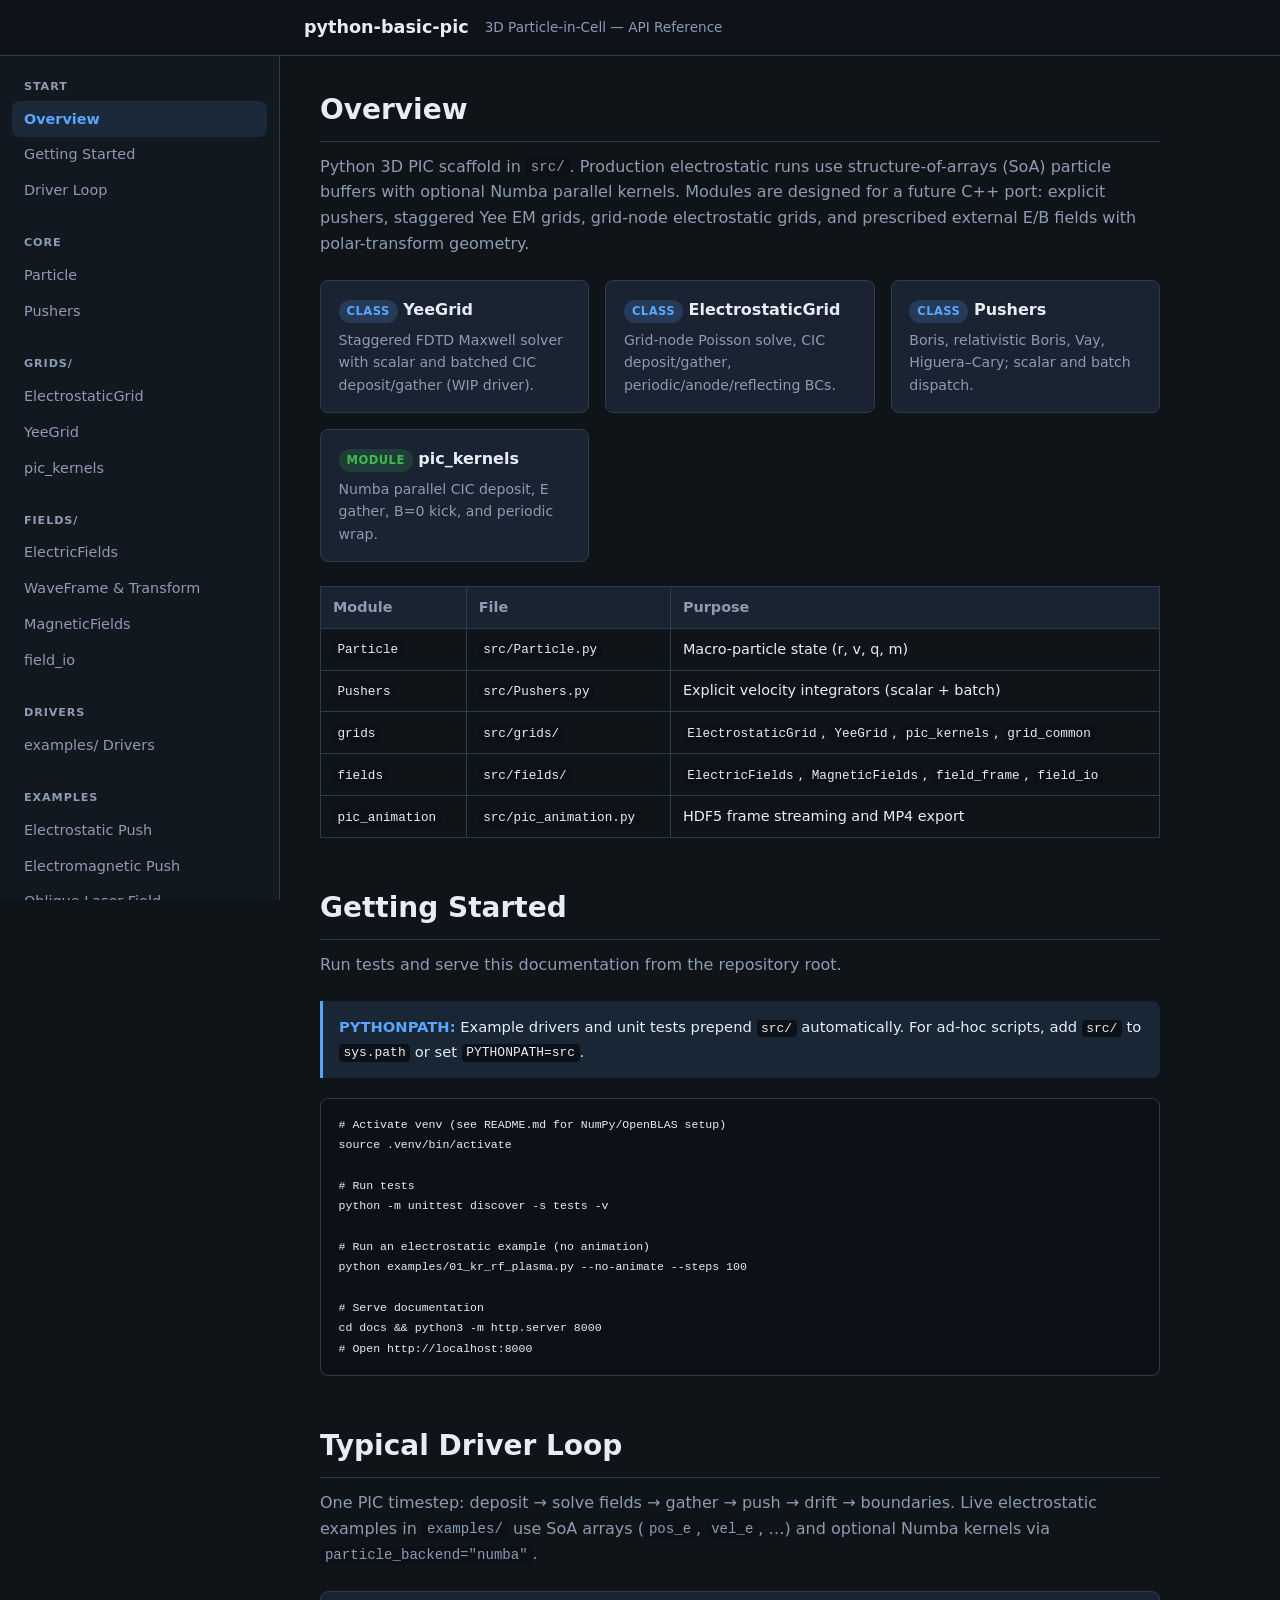
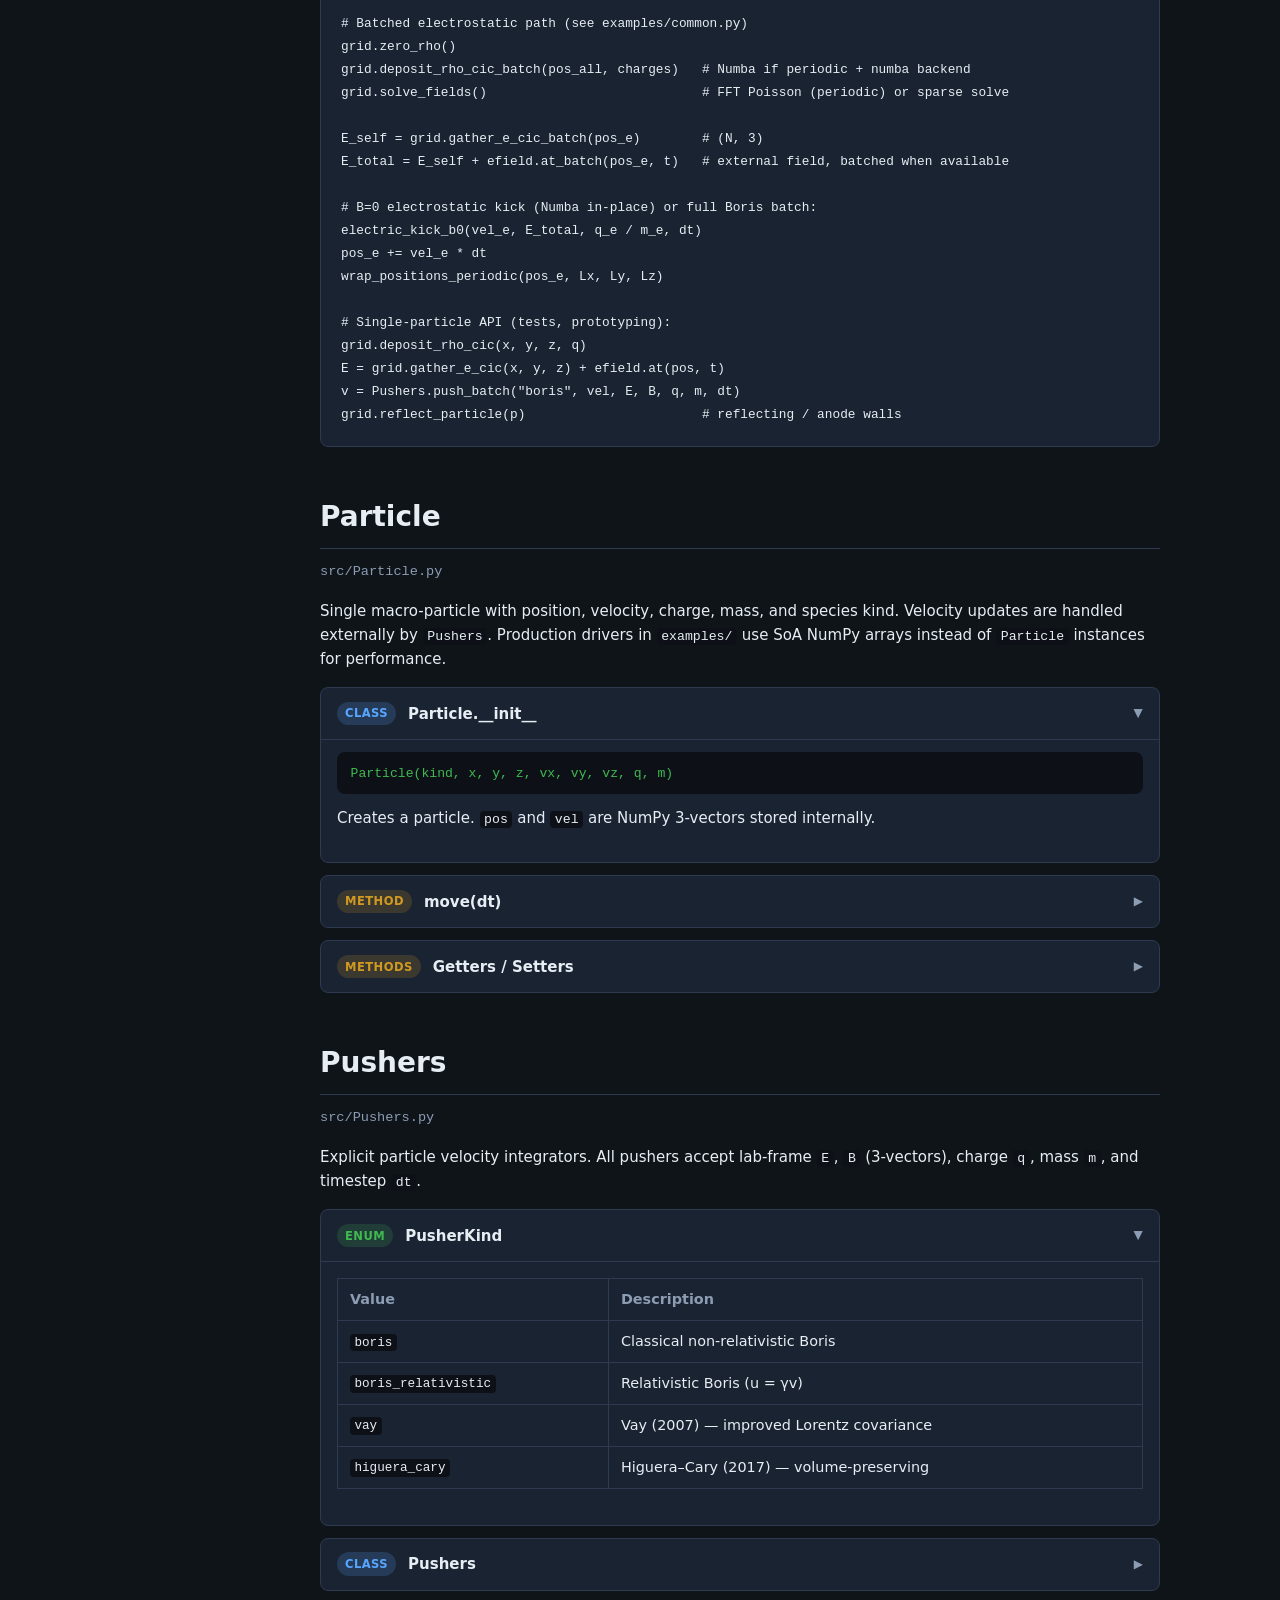
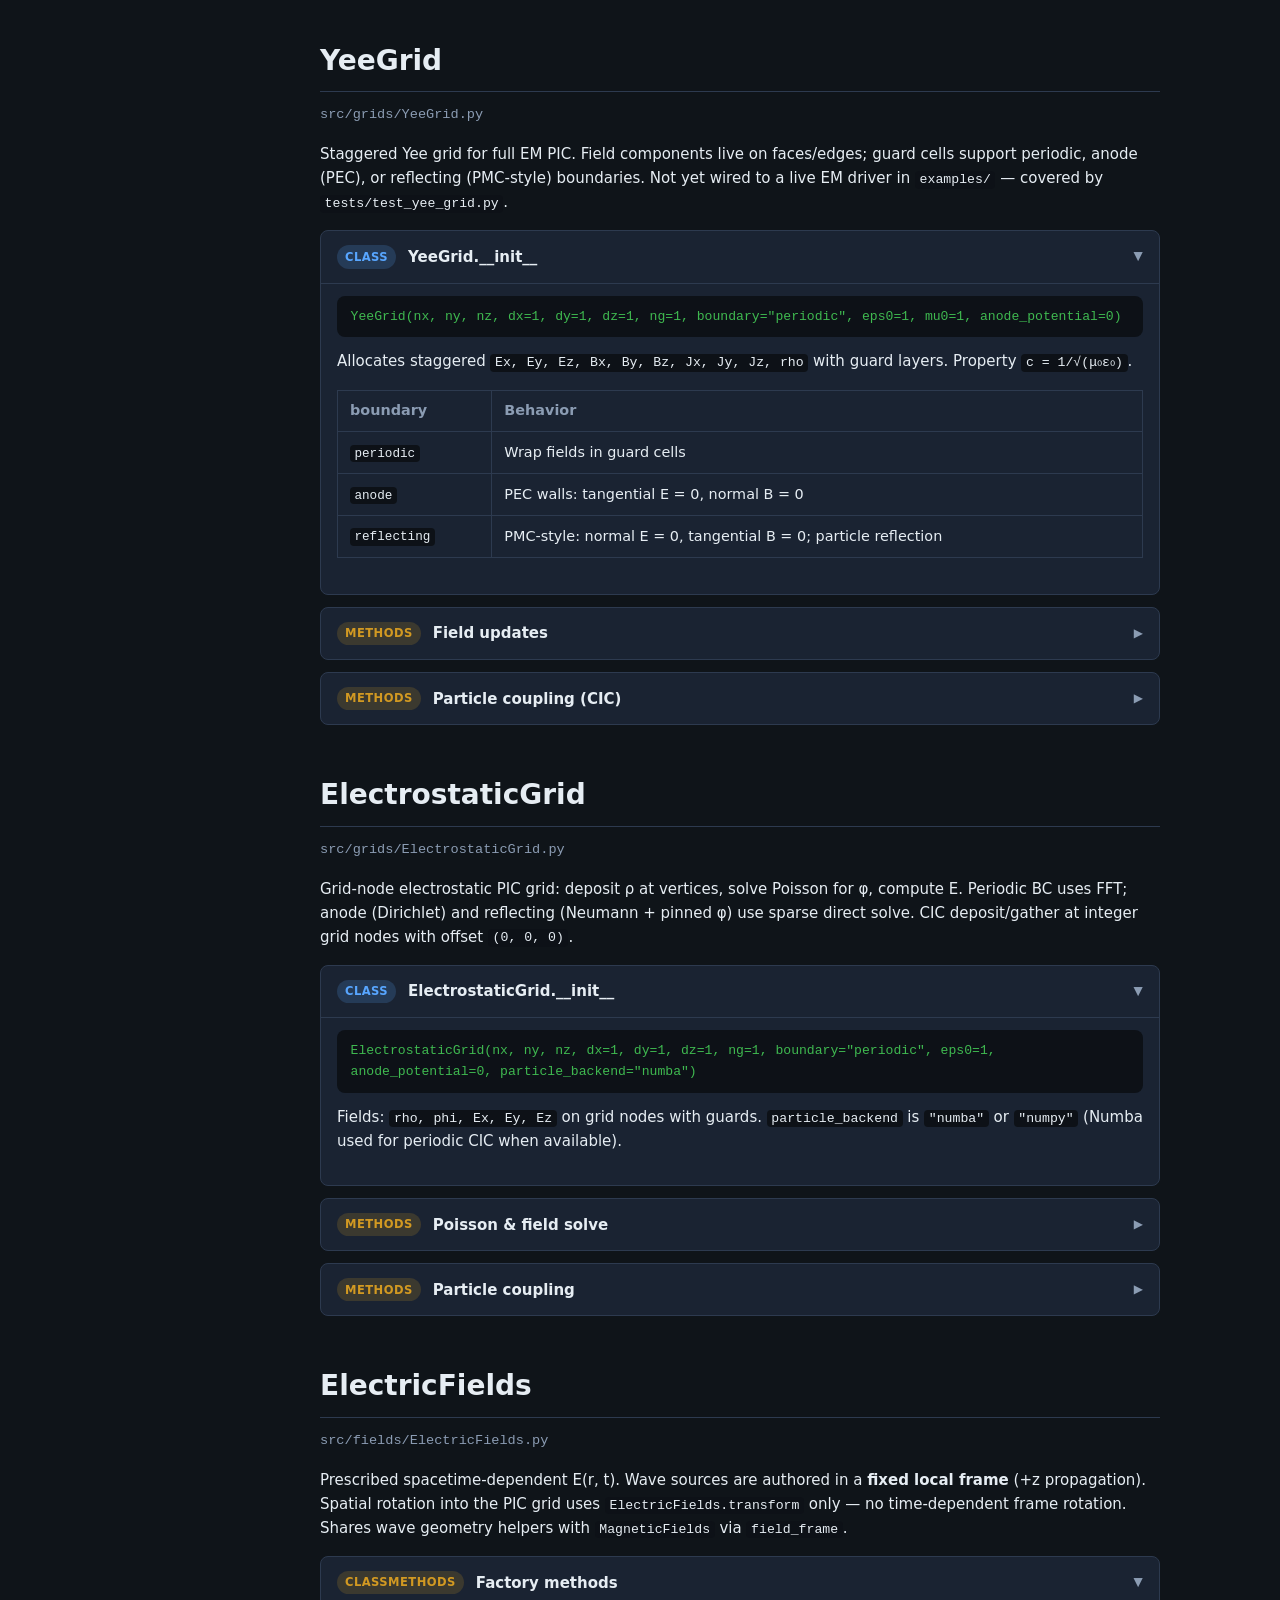
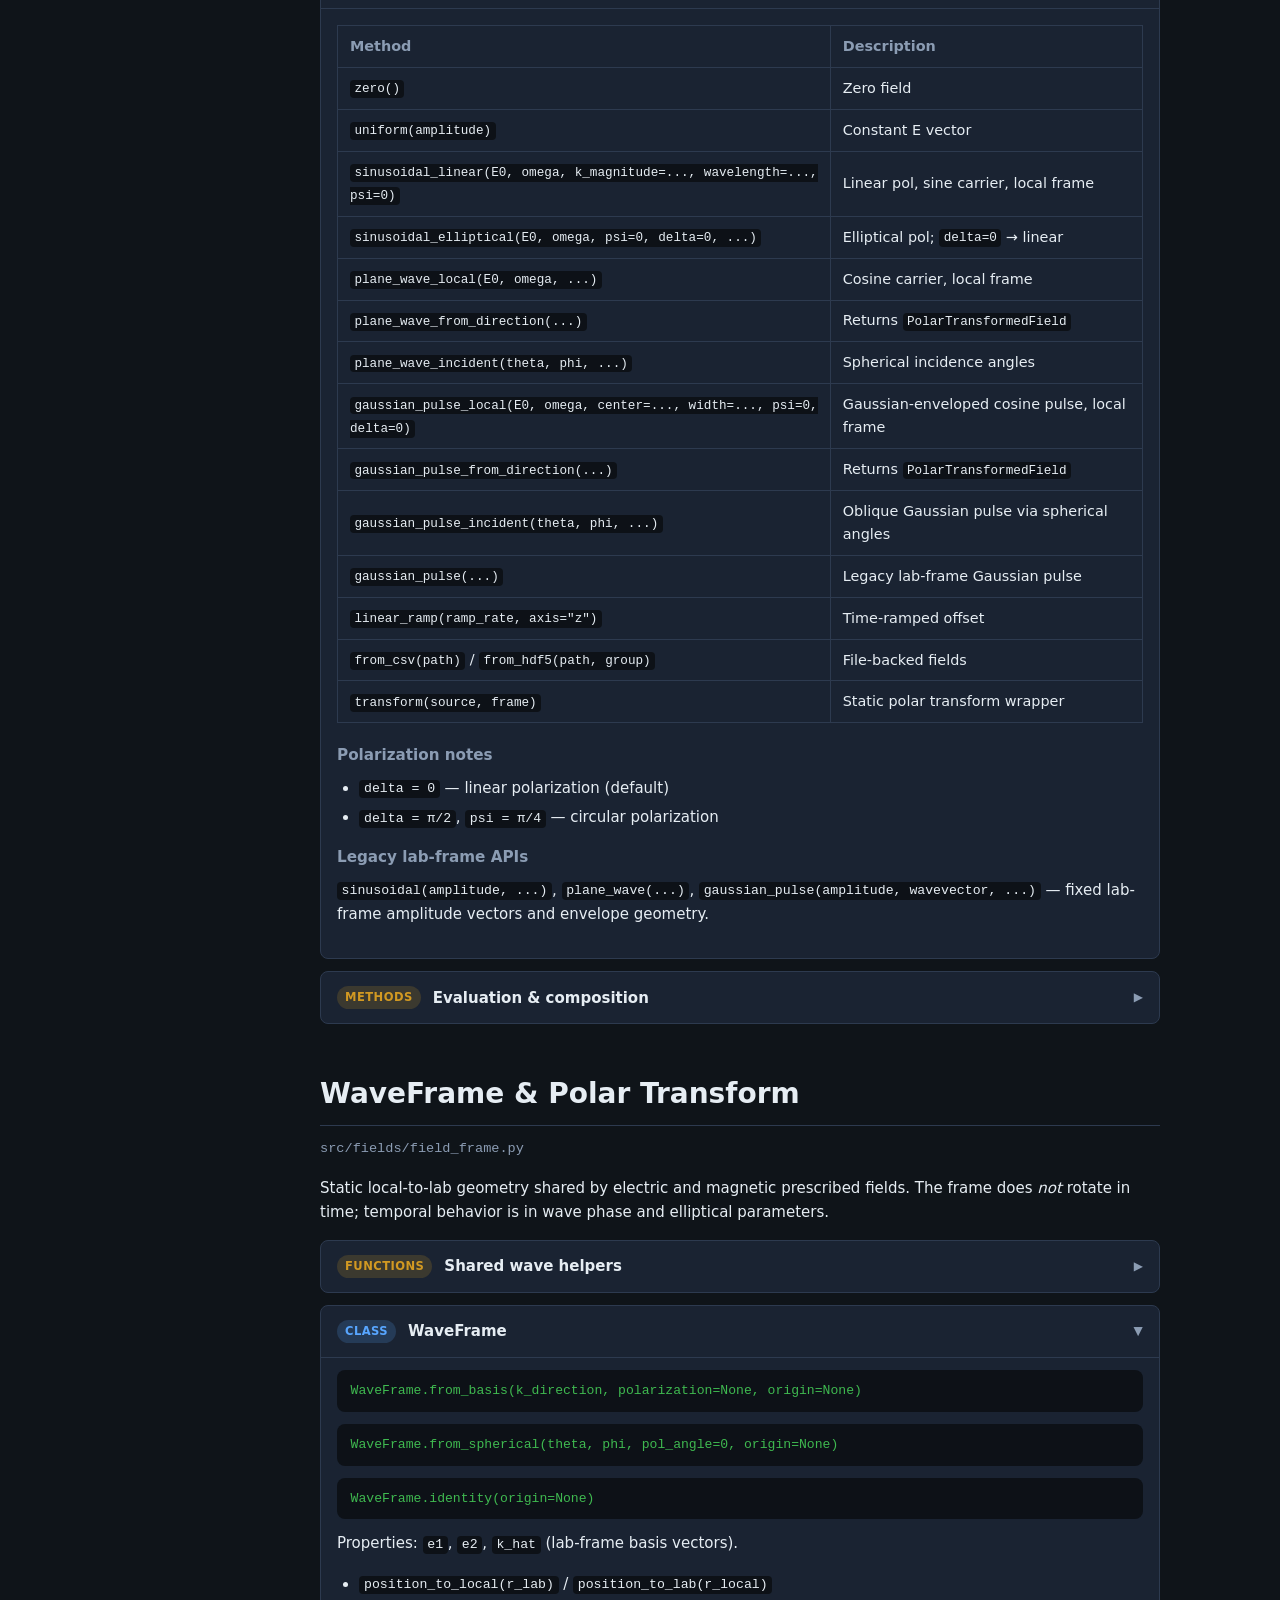
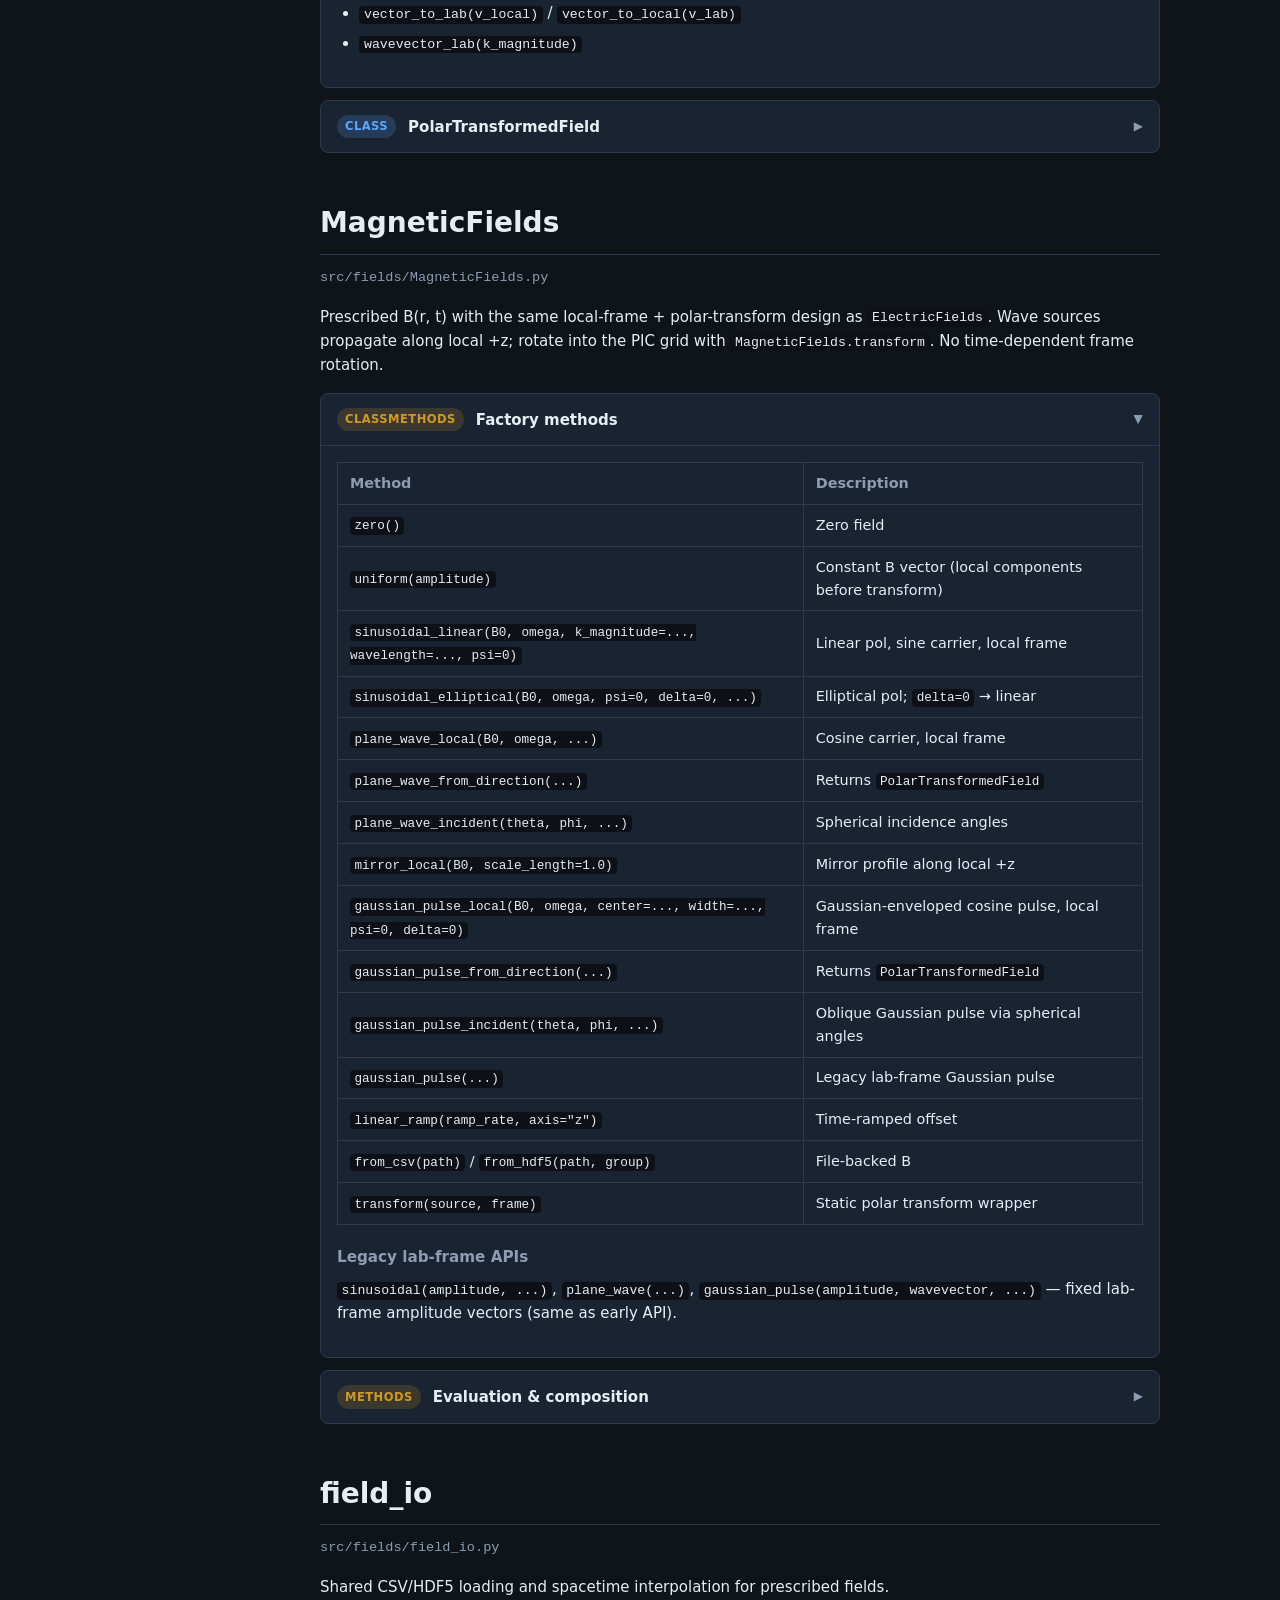
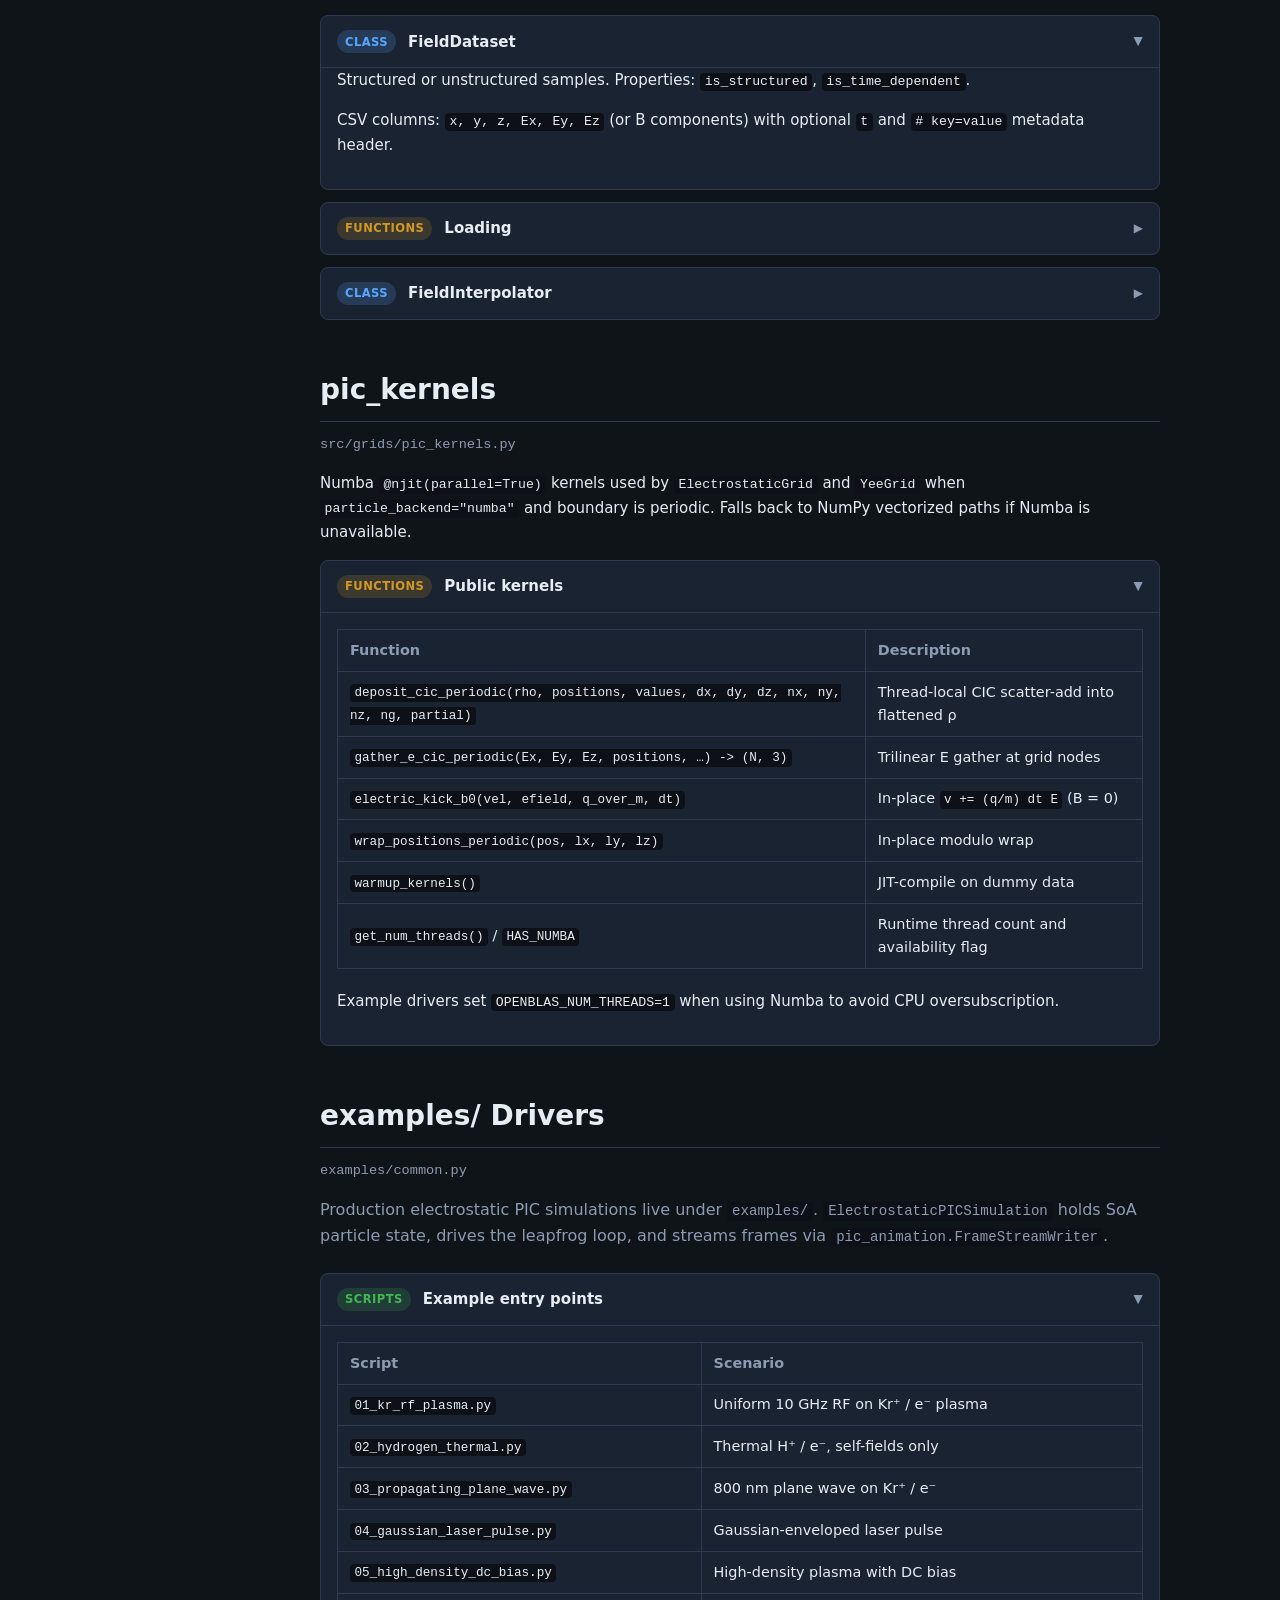
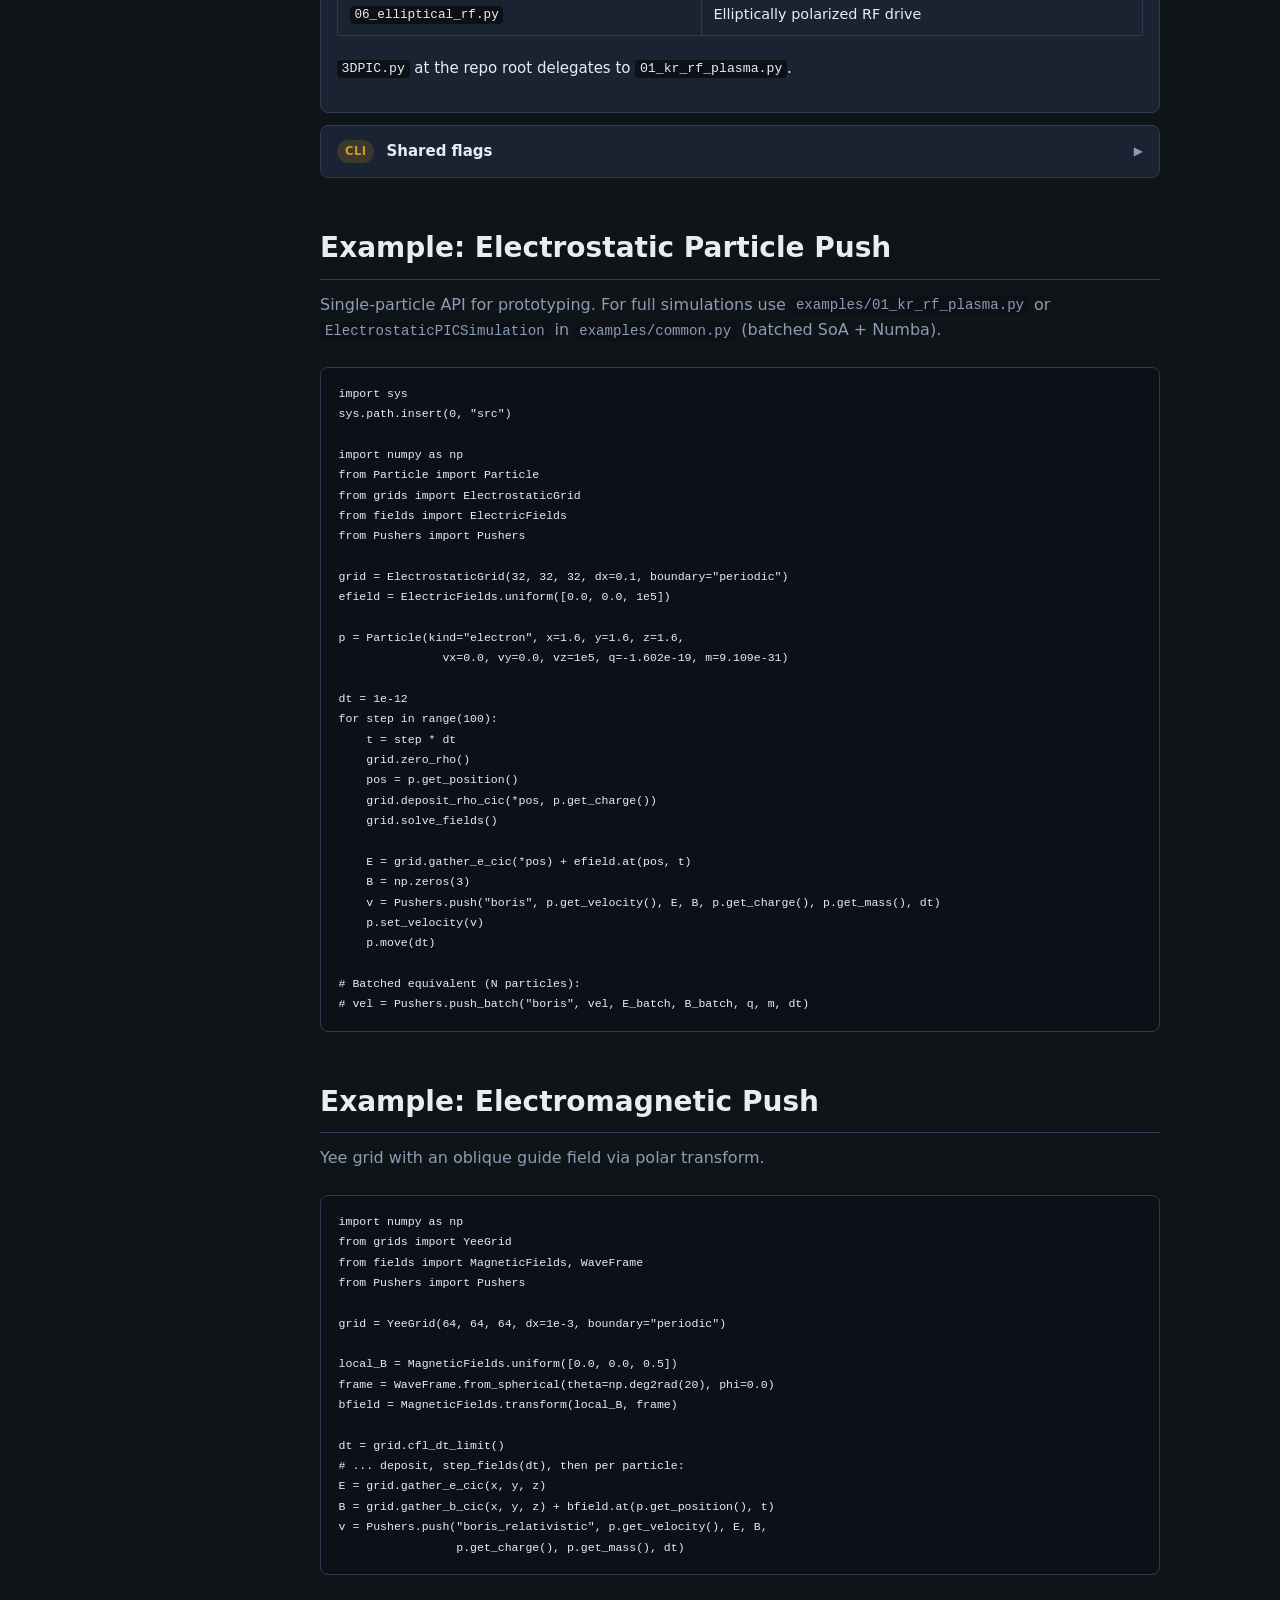
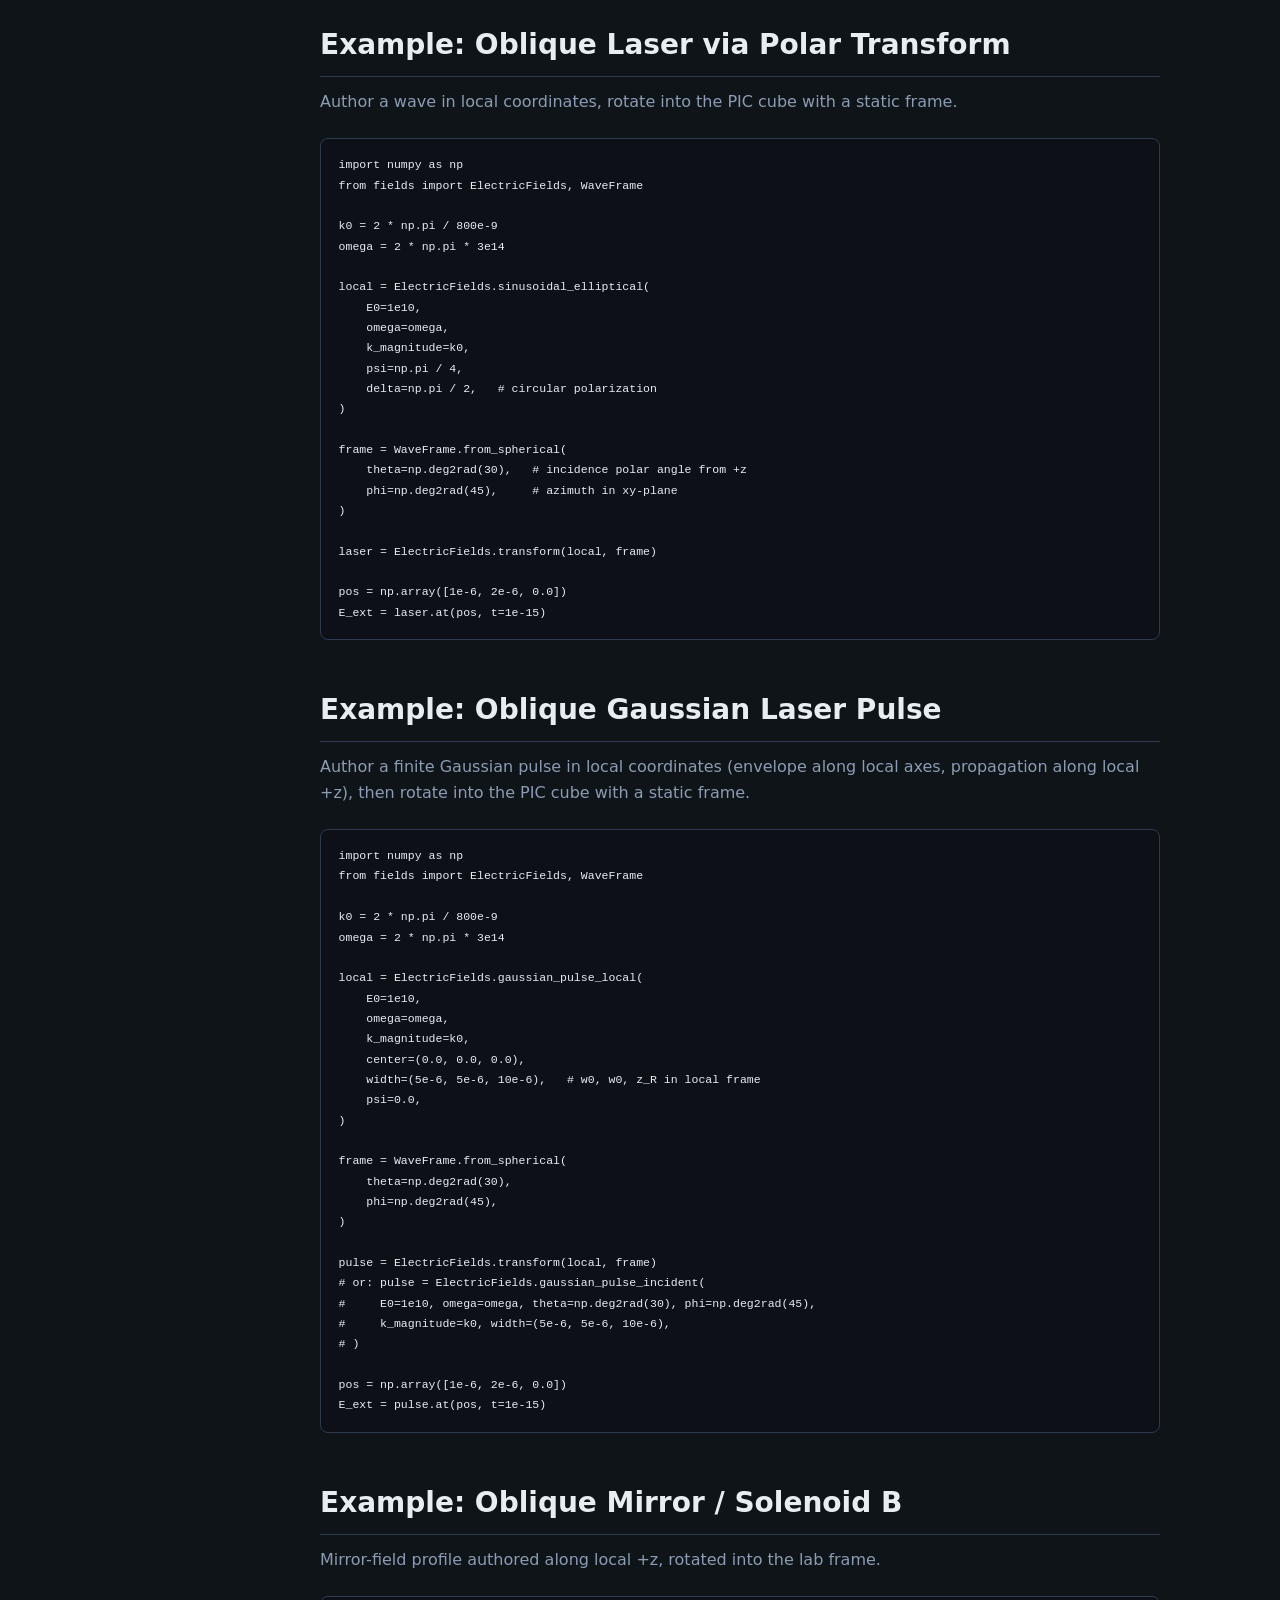
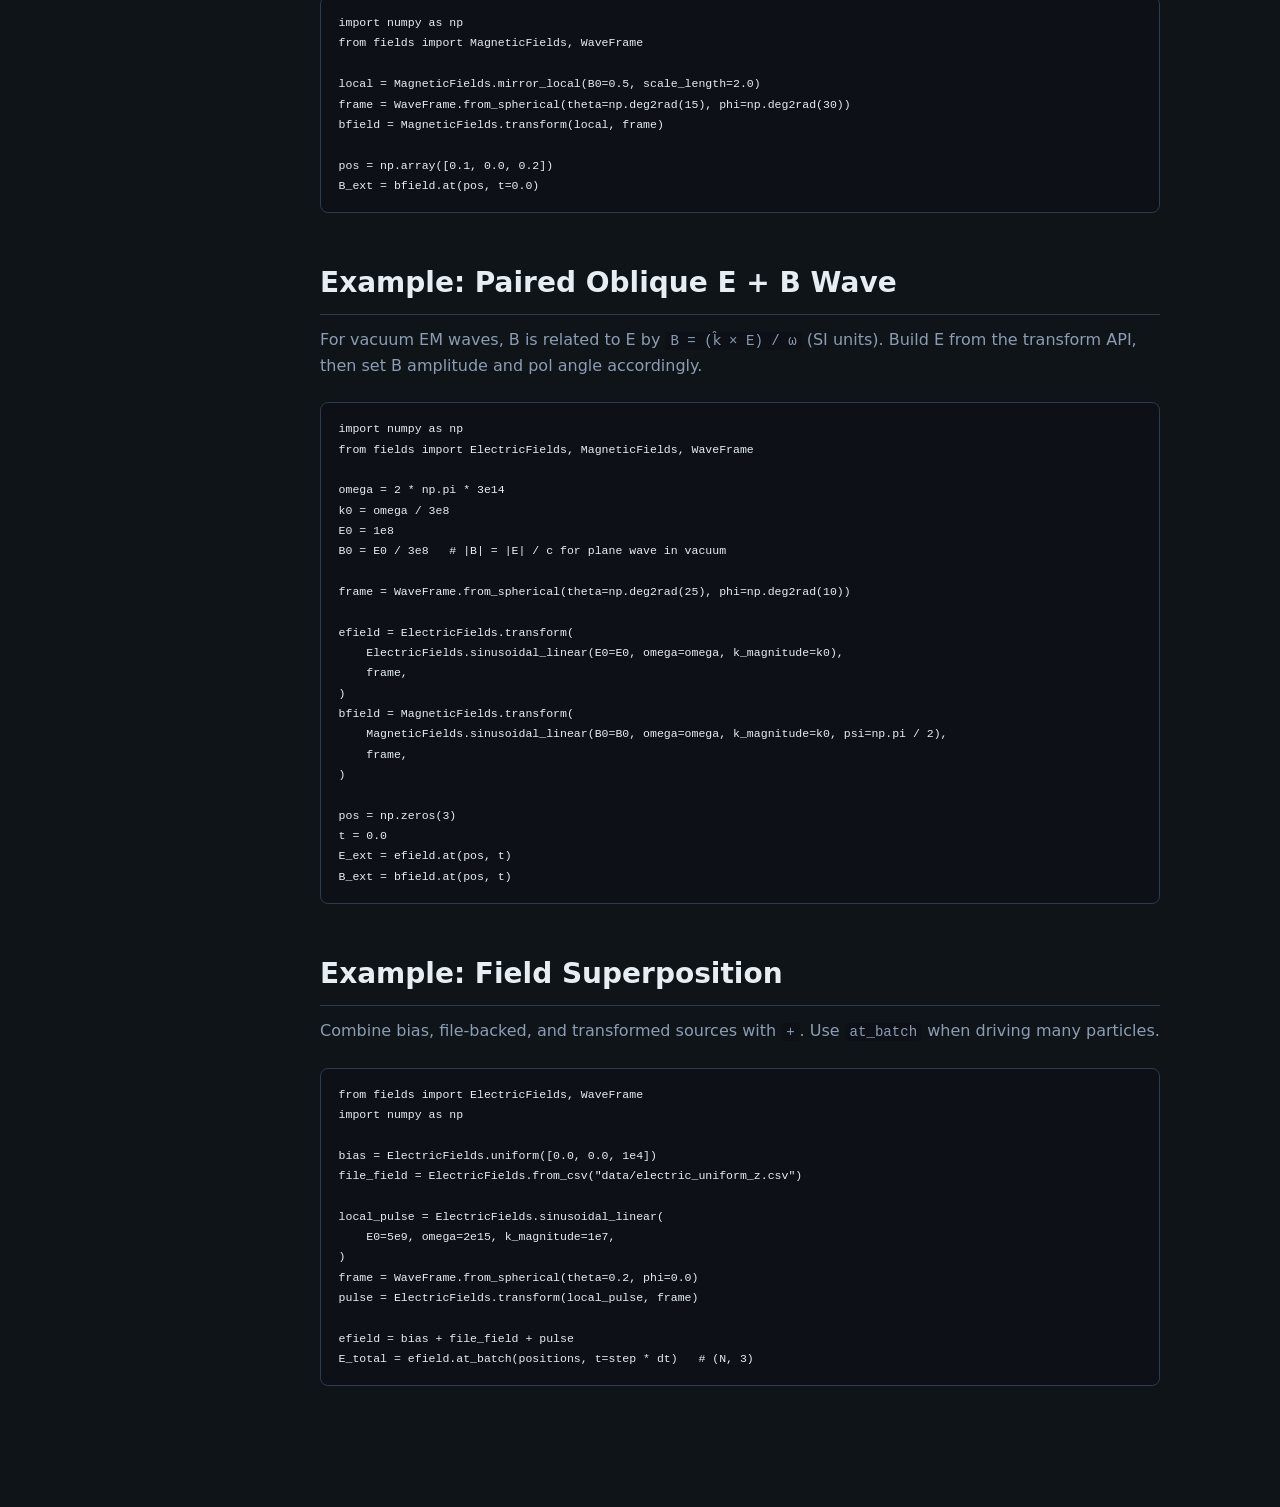
==== commit 0ca4e76a: "Html docs update" ====
--- a/docs/index.html
+++ b/docs/index.html
@@ -27,16 +27,21 @@
           <a href="#pushers">Pushers</a>
         </div>
         <div class="nav-group">
-          <div class="nav-group-title">Grids</div>
+          <div class="nav-group-title">grids/</div>
+          <a href="#electrostatic-grid">ElectrostaticGrid</a>
           <a href="#yee-grid">YeeGrid</a>
-          <a href="#electrostatic-grid">ElectrostaticGrid</a>
+          <a href="#pic-kernels">pic_kernels</a>
         </div>
         <div class="nav-group">
-          <div class="nav-group-title">Prescribed Fields</div>
+          <div class="nav-group-title">fields/</div>
           <a href="#electric-fields">ElectricFields</a>
           <a href="#field-frame">WaveFrame &amp; Transform</a>
           <a href="#magnetic-fields">MagneticFields</a>
           <a href="#field-io">field_io</a>
+        </div>
+        <div class="nav-group">
+          <div class="nav-group-title">Drivers</div>
+          <a href="#example-drivers">examples/ Drivers</a>
         </div>
         <div class="nav-group">
           <div class="nav-group-title">Examples</div>
@@ -57,26 +62,27 @@
       <section id="overview">
         <h2>Overview</h2>
         <p class="lead">
-          Python 3D PIC scaffold in <code>src/</code>. Modules are designed for a future C++ port:
-          explicit pushers, staggered Yee EM grids, cell-centered electrostatic grids, and
-          prescribed external E/B fields with polar-transform geometry.
+          Python 3D PIC scaffold in <code>src/</code>. Production electrostatic runs use
+          structure-of-arrays (SoA) particle buffers with optional Numba parallel kernels.
+          Modules are designed for a future C++ port: explicit pushers, staggered Yee EM grids,
+          grid-node electrostatic grids, and prescribed external E/B fields with polar-transform geometry.
         </p>
         <div class="card-grid">
           <div class="card">
             <h3><span class="tag tag-class">Class</span> YeeGrid</h3>
-            <p>Staggered FDTD Maxwell solver with CIC deposit/gather.</p>
+            <p>Staggered FDTD Maxwell solver with scalar and batched CIC deposit/gather (WIP driver).</p>
           </div>
           <div class="card">
             <h3><span class="tag tag-class">Class</span> ElectrostaticGrid</h3>
-            <p>Poisson solve, cell-centered E, periodic/anode/reflecting BCs.</p>
+            <p>Grid-node Poisson solve, CIC deposit/gather, periodic/anode/reflecting BCs.</p>
           </div>
           <div class="card">
             <h3><span class="tag tag-class">Class</span> Pushers</h3>
-            <p>Boris, relativistic Boris, Vay, Higuera–Cary velocity updates.</p>
+            <p>Boris, relativistic Boris, Vay, Higuera–Cary; scalar and batch dispatch.</p>
           </div>
           <div class="card">
-            <h3><span class="tag tag-class">Class</span> ElectricFields</h3>
-            <p>Analytical and file-backed prescribed E(r, t) with polarization.</p>
+            <h3><span class="tag tag-module">Module</span> pic_kernels</h3>
+            <p>Numba parallel CIC deposit, E gather, B=0 kick, and periodic wrap.</p>
           </div>
         </div>
         <table>
@@ -85,13 +91,10 @@
           </thead>
           <tbody>
             <tr><td><code>Particle</code></td><td><code>src/Particle.py</code></td><td>Macro-particle state (r, v, q, m)</td></tr>
-            <tr><td><code>Pushers</code></td><td><code>src/Pushers.py</code></td><td>Explicit velocity integrators</td></tr>
-            <tr><td><code>YeeGrid</code></td><td><code>src/YeeGrid.py</code></td><td>EM fields on staggered Yee mesh</td></tr>
-            <tr><td><code>ElectrostaticGrid</code></td><td><code>src/ElectrostaticGrid.py</code></td><td>φ, E from ρ</td></tr>
-            <tr><td><code>ElectricFields</code></td><td><code>src/ElectricFields.py</code></td><td>Prescribed electric sources</td></tr>
-            <tr><td><code>MagneticFields</code></td><td><code>src/MagneticFields.py</code></td><td>Prescribed magnetic sources</td></tr>
-            <tr><td><code>field_frame</code></td><td><code>src/field_frame.py</code></td><td>Static wave frames &amp; polar transform</td></tr>
-            <tr><td><code>field_io</code></td><td><code>src/field_io.py</code></td><td>CSV/HDF5 load &amp; interpolation</td></tr>
+            <tr><td><code>Pushers</code></td><td><code>src/Pushers.py</code></td><td>Explicit velocity integrators (scalar + batch)</td></tr>
+            <tr><td><code>grids</code></td><td><code>src/grids/</code></td><td><code>ElectrostaticGrid</code>, <code>YeeGrid</code>, <code>pic_kernels</code>, <code>grid_common</code></td></tr>
+            <tr><td><code>fields</code></td><td><code>src/fields/</code></td><td><code>ElectricFields</code>, <code>MagneticFields</code>, <code>field_frame</code>, <code>field_io</code></td></tr>
+            <tr><td><code>pic_animation</code></td><td><code>src/pic_animation.py</code></td><td>HDF5 frame streaming and MP4 export</td></tr>
           </tbody>
         </table>
       </section>
@@ -101,13 +104,17 @@
         <h2>Getting Started</h2>
         <p class="lead">Run tests and serve this documentation from the repository root.</p>
         <div class="callout">
-          <strong>PYTHONPATH:</strong> Add <code>src/</code> when importing modules, or run unit tests which bootstrap the path automatically.
+          <strong>PYTHONPATH:</strong> Example drivers and unit tests prepend <code>src/</code> automatically.
+          For ad-hoc scripts, add <code>src/</code> to <code>sys.path</code> or set <code>PYTHONPATH=src</code>.
         </div>
         <pre><code># Activate venv (see README.md for NumPy/OpenBLAS setup)
 source .venv/bin/activate
 
 # Run tests
-PYTHONPATH=src python3 -m unittest discover -s tests -v
+python -m unittest discover -s tests -v
+
+# Run an electrostatic example (no animation)
+python examples/01_kr_rf_plasma.py --no-animate --steps 100
 
 # Serve documentation
 cd docs &amp;&amp; python3 -m http.server 8000
@@ -117,33 +124,42 @@
       <!-- DRIVER LOOP -->
       <section id="driver-loop">
         <h2>Typical Driver Loop</h2>
-        <p class="lead">One PIC timestep: deposit → solve fields → gather → push → move → boundaries.</p>
-        <div class="flow-diagram">for step in range(nsteps):
-    t = step * dt
-
-    grid.zero_rho()                    # or zero_currents for EM
-    for p in particles:
-        x, y, z = p.get_position()
-        grid.deposit_rho_cic(x, y, z, p.get_charge())
-
-    grid.solve_fields()                # ES: solve_fields()
-                                       # EM: step_fields(dt)
-
-    for p in particles:
-        x, y, z = p.get_position()
-        E = grid.gather_e_cic(x, y, z) # + efield.at(pos, t) if external
-        B = grid.gather_b_cic(...)     # EM only; + bfield.at(...)
-        v = Pushers.vay(p.get_velocity(), E, B, p.get_charge(), p.get_mass(), dt)
-        p.set_velocity(v)
-        p.move(dt)
-        grid.reflect_particle(p)       # if reflecting BC</div>
+        <p class="lead">
+          One PIC timestep: deposit → solve fields → gather → push → drift → boundaries.
+          Live electrostatic examples in <code>examples/</code> use SoA arrays
+          (<code>pos_e</code>, <code>vel_e</code>, …) and optional Numba kernels via
+          <code>particle_backend="numba"</code>.
+        </p>
+        <div class="flow-diagram"># Batched electrostatic path (see examples/common.py)
+grid.zero_rho()
+grid.deposit_rho_cic_batch(pos_all, charges)   # Numba if periodic + numba backend
+grid.solve_fields()                            # FFT Poisson (periodic) or sparse solve
+
+E_self = grid.gather_e_cic_batch(pos_e)        # (N, 3)
+E_total = E_self + efield.at_batch(pos_e, t)   # external field, batched when available
+
+# B=0 electrostatic kick (Numba in-place) or full Boris batch:
+electric_kick_b0(vel_e, E_total, q_e / m_e, dt)
+pos_e += vel_e * dt
+wrap_positions_periodic(pos_e, Lx, Ly, Lz)
+
+# Single-particle API (tests, prototyping):
+grid.deposit_rho_cic(x, y, z, q)
+E = grid.gather_e_cic(x, y, z) + efield.at(pos, t)
+v = Pushers.push_batch("boris", vel, E, B, q, m, dt)
+grid.reflect_particle(p)                       # reflecting / anode walls</div>
       </section>
 
       <!-- PARTICLE -->
       <section id="particle">
         <h2>Particle</h2>
         <p class="module-path">src/Particle.py</p>
-        <p>Macro-particle with position, velocity, charge, mass, and species kind. Velocity updates are handled externally by <code>Pushers</code>.</p>
+        <p>
+          Single macro-particle with position, velocity, charge, mass, and species kind.
+          Velocity updates are handled externally by <code>Pushers</code>.
+          Production drivers in <code>examples/</code> use SoA NumPy arrays instead of
+          <code>Particle</code> instances for performance.
+        </p>
 
         <div class="panel open" id="particle-init">
           <button class="panel-header" type="button">
@@ -218,10 +234,17 @@
             <div class="signature">Pushers.vay(vel, E, B, q, m, dt, c=1.0) -&gt; ndarray</div>
             <div class="signature">Pushers.higuera_cary(vel, E, B, q, m, dt, c=1.0) -&gt; ndarray</div>
             <div class="signature">Pushers.push(kind, vel, E, B, q, m, dt, c=1.0) -&gt; ndarray</div>
+            <div class="signature">Pushers.push_batch(kind, vel, E, B, q, m, dt, c=1.0) -&gt; ndarray</div>
+            <div class="signature">Pushers.boris_batch(vel, E, B, q, m, dt) -&gt; ndarray</div>
             <div class="signature">Pushers.available() -&gt; tuple[PusherKind, ...]</div>
-            <p class="returns">Returns updated velocity 3-vector. Relativistic pushers default to <code>c=1</code> (normalized units).</p>
-            <h4>Helper functions</h4>
+            <p class="returns">
+              Returns updated velocity array. Scalar pushers accept <code>(3,)</code> vectors;
+              <code>push_batch</code> accepts matching <code>(N, 3)</code> <code>vel</code>, <code>E</code>, and <code>B</code>.
+              Boris uses a vectorized kernel; other kinds fall back to row-wise scalar push until dedicated batch kernels are added.
+            </p>
+            <h4>Module-level helpers</h4>
             <ul>
+              <li><code>boris_push_batch(vel, E, B, q, m, dt)</code> — vectorized classical Boris</li>
               <li><code>lorentz_gamma_from_velocity(vel, c)</code></li>
               <li><code>velocity_to_proper_velocity(vel, c)</code></li>
               <li><code>proper_velocity_to_velocity(u, c)</code></li>
@@ -233,8 +256,12 @@
       <!-- YEE GRID -->
       <section id="yee-grid">
         <h2>YeeGrid</h2>
-        <p class="module-path">src/YeeGrid.py</p>
-        <p>Staggered Yee grid for full EM PIC. Field components live on faces/edges; guard cells support periodic, anode (PEC), or reflecting (PMC-style) boundaries.</p>
+        <p class="module-path">src/grids/YeeGrid.py</p>
+        <p>
+          Staggered Yee grid for full EM PIC. Field components live on faces/edges; guard cells support
+          periodic, anode (PEC), or reflecting (PMC-style) boundaries. Not yet wired to a live EM driver
+          in <code>examples/</code> — covered by <code>tests/test_yee_grid.py</code>.
+        </p>
 
         <div class="panel open" id="yee-init">
           <button class="panel-header" type="button">
@@ -242,8 +269,8 @@
             <span class="chevron">▶</span>
           </button>
           <div class="panel-body">
-            <div class="signature">YeeGrid(nx, ny, nz, dx=1, dy=1, dz=1, ng=1, boundary="periodic", c=1.0)</div>
-            <p>Allocates staggered <code>Ex, Ey, Ez, Bx, By, Bz, Jx, Jy, Jz, rho</code> with guard layers.</p>
+            <div class="signature">YeeGrid(nx, ny, nz, dx=1, dy=1, dz=1, ng=1, boundary="periodic", eps0=1, mu0=1, anode_potential=0)</div>
+            <p>Allocates staggered <code>Ex, Ey, Ez, Bx, By, Bz, Jx, Jy, Jz, rho</code> with guard layers. Property <code>c = 1/√(μ₀ε₀)</code>.</p>
             <table>
               <tr><th>boundary</th><th>Behavior</th></tr>
               <tr><td><code>periodic</code></td><td>Wrap fields in guard cells</td></tr>
@@ -277,9 +304,12 @@
           <div class="panel-body">
             <ul>
               <li><code>deposit_rho_cic(x, y, z, q)</code></li>
+              <li><code>deposit_rho_cic_batch(positions, charges)</code> — <code>(N, 3)</code> + <code>(N,)</code>; uses Numba when periodic and available</li>
               <li><code>deposit_j_cic(x, y, z, vx, vy, vz, q)</code></li>
               <li><code>gather_e_cic(x, y, z) -&gt; ndarray</code></li>
               <li><code>gather_b_cic(x, y, z) -&gt; ndarray</code></li>
+              <li><code>gather_e_cic_batch(positions) -&gt; (N, 3)</code></li>
+              <li><code>gather_b_cic_batch(positions) -&gt; (N, 3)</code></li>
               <li><code>position_in_domain(pos)</code> — wrap or clamp per BC</li>
               <li><code>reflect_particle(particle)</code> — specular reflection at walls</li>
             </ul>
@@ -290,8 +320,12 @@
       <!-- ELECTROSTATIC GRID -->
       <section id="electrostatic-grid">
         <h2>ElectrostaticGrid</h2>
-        <p class="module-path">src/ElectrostaticGrid.py</p>
-        <p>Cell-centered electrostatic grid: deposit ρ, solve Poisson for φ, compute E. Supports FFT (periodic) or sparse direct solve (anode/reflecting).</p>
+        <p class="module-path">src/grids/ElectrostaticGrid.py</p>
+        <p>
+          Grid-node electrostatic PIC grid: deposit ρ at vertices, solve Poisson for φ, compute E.
+          Periodic BC uses FFT; anode (Dirichlet) and reflecting (Neumann + pinned φ) use sparse direct solve.
+          CIC deposit/gather at integer grid nodes with offset <code>(0, 0, 0)</code>.
+        </p>
 
         <div class="panel open" id="es-init">
           <button class="panel-header" type="button">
@@ -299,8 +333,8 @@
             <span class="chevron">▶</span>
           </button>
           <div class="panel-body">
-            <div class="signature">ElectrostaticGrid(nx, ny, nz, dx=1, dy=1, dz=1, ng=1, boundary="periodic", eps0=1, anode_potential=0)</div>
-            <p>Fields: <code>rho, phi, Ex, Ey, Ez</code> on cell-centered mesh with guards.</p>
+            <div class="signature">ElectrostaticGrid(nx, ny, nz, dx=1, dy=1, dz=1, ng=1, boundary="periodic", eps0=1, anode_potential=0, particle_backend="numba")</div>
+            <p>Fields: <code>rho, phi, Ex, Ey, Ez</code> on grid nodes with guards. <code>particle_backend</code> is <code>"numba"</code> or <code>"numpy"</code> (Numba used for periodic CIC when available).</p>
           </div>
         </div>
 
@@ -311,8 +345,8 @@
           </button>
           <div class="panel-body">
             <ul>
-              <li><code>solve_poisson()</code> — φ from ρ</li>
-              <li><code>compute_e_field()</code> — E from −∇φ</li>
+              <li><code>solve_poisson()</code> — φ from ρ (FFT if periodic)</li>
+              <li><code>compute_e_field()</code> — E from −∇φ (spectral gradient if periodic)</li>
               <li><code>solve_fields()</code> — both steps</li>
               <li><code>zero_rho()</code> / <code>zero_fields()</code></li>
             </ul>
@@ -327,9 +361,13 @@
           <div class="panel-body">
             <ul>
               <li><code>deposit_rho_cic(x, y, z, q)</code></li>
+              <li><code>deposit_rho_cic_batch(positions, charges, in_place=False)</code></li>
               <li><code>gather_e_cic(x, y, z) -&gt; ndarray</code></li>
-              <li><code>gather_fields(x, y, z) -&gt; (Ex, Ey, Ez)</code></li>
+              <li><code>gather_e_cic_batch(positions, in_place=False) -&gt; (N, 3)</code></li>
+              <li><code>gather_fields(x, y, z, B=None) -&gt; (E, B)</code> — B defaults to zero</li>
+              <li><code>position_in_domain_batch(positions, in_place=False)</code></li>
               <li><code>reflect_particle(particle)</code></li>
+              <li><code>particle_backend</code> property — active backend after Numba availability check</li>
             </ul>
           </div>
         </div>
@@ -338,7 +376,7 @@
       <!-- ELECTRIC FIELDS -->
       <section id="electric-fields">
         <h2>ElectricFields</h2>
-        <p class="module-path">src/ElectricFields.py</p>
+        <p class="module-path">src/fields/ElectricFields.py</p>
         <p>Prescribed spacetime-dependent E(r, t). Wave sources are authored in a <strong>fixed local frame</strong> (+z propagation). Spatial rotation into the PIC grid uses <code>ElectricFields.transform</code> only — no time-dependent frame rotation. Shares wave geometry helpers with <code>MagneticFields</code> via <code>field_frame</code>.</p>
 
         <div class="panel open" id="ef-factories">
@@ -381,8 +419,9 @@
           </button>
           <div class="panel-body">
             <div class="signature">at(pos, t=0.0) -&gt; ndarray</div>
+            <div class="signature">at_batch(positions, t=0.0) -&gt; (N, 3)</div>
             <div class="signature">on_grid(x, y, z, t=0.0) -&gt; (Ex, Ey, Ez)</div>
-            <p>Combine sources with <code>+</code> (returns <code>ElectricFieldsSum</code>). Works with <code>PolarTransformedField</code> as well.</p>
+            <p>Combine sources with <code>+</code> (returns <code>ElectricFieldsSum</code>, which also implements <code>at_batch</code>). Works with <code>PolarTransformedField</code> as well.</p>
           </div>
         </div>
       </section>
@@ -390,7 +429,7 @@
       <!-- FIELD FRAME -->
       <section id="field-frame">
         <h2>WaveFrame &amp; Polar Transform</h2>
-        <p class="module-path">src/field_frame.py</p>
+        <p class="module-path">src/fields/field_frame.py</p>
         <p>Static local-to-lab geometry shared by electric and magnetic prescribed fields. The frame does <em>not</em> rotate in time; temporal behavior is in wave phase and elliptical parameters.</p>
 
         <div class="panel" id="wf-shared">
@@ -437,7 +476,7 @@
             <p>Evaluates <code>source</code> at local coordinates and rotates the vector into the lab frame (works for E or B):</p>
             <pre><code>r_local = Rᵀ (r_lab − origin)
 F_lab   = R F_local(r_local, t)</code></pre>
-            <p>Attributes: <code>.source</code>, <code>.frame</code>, <code>.at(pos, t)</code>.</p>
+            <p>Attributes: <code>.source</code>, <code>.frame</code>, <code>.at(pos, t)</code>, <code>.at_batch(positions, t)</code>.</p>
             <p>Superposition via <code>+</code> dispatches to <code>ElectricFieldsSum</code> or <code>MagneticFieldsSum</code> based on the operand type.</p>
           </div>
         </div>
@@ -446,7 +485,7 @@
       <!-- MAGNETIC FIELDS -->
       <section id="magnetic-fields">
         <h2>MagneticFields</h2>
-        <p class="module-path">src/MagneticFields.py</p>
+        <p class="module-path">src/fields/MagneticFields.py</p>
         <p>Prescribed B(r, t) with the same local-frame + polar-transform design as <code>ElectricFields</code>. Wave sources propagate along local +z; rotate into the PIC grid with <code>MagneticFields.transform</code>. No time-dependent frame rotation.</p>
 
         <div class="panel open" id="mf-factories">
@@ -494,7 +533,7 @@
       <!-- FIELD IO -->
       <section id="field-io">
         <h2>field_io</h2>
-        <p class="module-path">src/field_io.py</p>
+        <p class="module-path">src/fields/field_io.py</p>
         <p>Shared CSV/HDF5 loading and spacetime interpolation for prescribed fields.</p>
 
         <div class="panel open" id="fio-dataset">
@@ -527,7 +566,89 @@
           </button>
           <div class="panel-body">
             <div class="signature">FieldInterpolator(dataset).at(pos, t=0.0) -&gt; ndarray</div>
+            <div class="signature">FieldInterpolator(dataset).at_batch(positions, t=0.0) -&gt; (N, 3)</div>
             <p>Uses <code>RegularGridInterpolator</code> (structured) or <code>LinearNDInterpolator</code> (unstructured).</p>
+          </div>
+        </div>
+      </section>
+
+      <!-- PIC KERNELS -->
+      <section id="pic-kernels">
+        <h2>pic_kernels</h2>
+        <p class="module-path">src/grids/pic_kernels.py</p>
+        <p>
+          Numba <code>@njit(parallel=True)</code> kernels used by <code>ElectrostaticGrid</code> and
+          <code>YeeGrid</code> when <code>particle_backend="numba"</code> and boundary is periodic.
+          Falls back to NumPy vectorized paths if Numba is unavailable.
+        </p>
+
+        <div class="panel open" id="kernels-api">
+          <button class="panel-header" type="button">
+            <span class="tag tag-fn">functions</span> Public kernels
+            <span class="chevron">▶</span>
+          </button>
+          <div class="panel-body">
+            <table>
+              <tr><th>Function</th><th>Description</th></tr>
+              <tr><td><code>deposit_cic_periodic(rho, positions, values, dx, dy, dz, nx, ny, nz, ng, partial)</code></td><td>Thread-local CIC scatter-add into flattened ρ</td></tr>
+              <tr><td><code>gather_e_cic_periodic(Ex, Ey, Ez, positions, …) -&gt; (N, 3)</code></td><td>Trilinear E gather at grid nodes</td></tr>
+              <tr><td><code>electric_kick_b0(vel, efield, q_over_m, dt)</code></td><td>In-place <code>v += (q/m) dt E</code> (B = 0)</td></tr>
+              <tr><td><code>wrap_positions_periodic(pos, lx, ly, lz)</code></td><td>In-place modulo wrap</td></tr>
+              <tr><td><code>warmup_kernels()</code></td><td>JIT-compile on dummy data</td></tr>
+              <tr><td><code>get_num_threads()</code> / <code>HAS_NUMBA</code></td><td>Runtime thread count and availability flag</td></tr>
+            </table>
+            <p>Example drivers set <code>OPENBLAS_NUM_THREADS=1</code> when using Numba to avoid CPU oversubscription.</p>
+          </div>
+        </div>
+      </section>
+
+      <!-- EXAMPLE DRIVERS -->
+      <section id="example-drivers">
+        <h2>examples/ Drivers</h2>
+        <p class="module-path">examples/common.py</p>
+        <p class="lead">
+          Production electrostatic PIC simulations live under <code>examples/</code>.
+          <code>ElectrostaticPICSimulation</code> holds SoA particle state, drives the leapfrog loop,
+          and streams frames via <code>pic_animation.FrameStreamWriter</code>.
+        </p>
+
+        <div class="panel open" id="drivers-scripts">
+          <button class="panel-header" type="button">
+            <span class="tag tag-module">scripts</span> Example entry points
+            <span class="chevron">▶</span>
+          </button>
+          <div class="panel-body">
+            <table>
+              <tr><th>Script</th><th>Scenario</th></tr>
+              <tr><td><code>01_kr_rf_plasma.py</code></td><td>Uniform 10 GHz RF on Kr⁺ / e⁻ plasma</td></tr>
+              <tr><td><code>02_hydrogen_thermal.py</code></td><td>Thermal H⁺ / e⁻, self-fields only</td></tr>
+              <tr><td><code>03_propagating_plane_wave.py</code></td><td>800 nm plane wave on Kr⁺ / e⁻</td></tr>
+              <tr><td><code>04_gaussian_laser_pulse.py</code></td><td>Gaussian-enveloped laser pulse</td></tr>
+              <tr><td><code>05_high_density_dc_bias.py</code></td><td>High-density plasma with DC bias</td></tr>
+              <tr><td><code>06_elliptical_rf.py</code></td><td>Elliptically polarized RF drive</td></tr>
+            </table>
+            <p><code>3DPIC.py</code> at the repo root delegates to <code>01_kr_rf_plasma.py</code>.</p>
+          </div>
+        </div>
+
+        <div class="panel" id="drivers-cli">
+          <button class="panel-header" type="button">
+            <span class="tag tag-fn">CLI</span> Shared flags
+            <span class="chevron">▶</span>
+          </button>
+          <div class="panel-body">
+            <pre><code>python examples/01_kr_rf_plasma.py \
+  --steps 1000 \
+  --seed 42 \
+  --backend numba \
+  --threads 4 \
+  --no-animate \
+  --frame-subsample 2000</code></pre>
+            <ul>
+              <li><code>--backend {numba,numpy}</code> — Numba parallel kernels vs NumPy reference</li>
+              <li><code>--threads N</code> — Numba thread count (<code>NUMBA_NUM_THREADS</code>)</li>
+              <li><code>--no-animate</code> — skip HDF5 frame stream and MP4 export</li>
+            </ul>
           </div>
         </div>
       </section>
@@ -535,14 +656,18 @@
       <!-- EXAMPLES -->
       <section id="example-es">
         <h2>Example: Electrostatic Particle Push</h2>
-        <p class="lead">Uniform background E plus self-consistent grid field on an electrostatic grid.</p>
+        <p class="lead">
+          Single-particle API for prototyping. For full simulations use
+          <code>examples/01_kr_rf_plasma.py</code> or <code>ElectrostaticPICSimulation</code> in
+          <code>examples/common.py</code> (batched SoA + Numba).
+        </p>
         <pre><code>import sys
 sys.path.insert(0, "src")
 
 import numpy as np
 from Particle import Particle
-from ElectrostaticGrid import ElectrostaticGrid
-from ElectricFields import ElectricFields
+from grids import ElectrostaticGrid
+from fields import ElectricFields
 from Pushers import Pushers
 
 grid = ElectrostaticGrid(32, 32, 32, dx=0.1, boundary="periodic")
@@ -560,18 +685,21 @@
     grid.solve_fields()
 
     E = grid.gather_e_cic(*pos) + efield.at(pos, t)
-    v = Pushers.boris(p.get_velocity(), E, np.zeros(3), p.get_charge(), p.get_mass(), dt)
+    B = np.zeros(3)
+    v = Pushers.push("boris", p.get_velocity(), E, B, p.get_charge(), p.get_mass(), dt)
     p.set_velocity(v)
-    p.move(dt)</code></pre>
+    p.move(dt)
+
+# Batched equivalent (N particles):
+# vel = Pushers.push_batch("boris", vel, E_batch, B_batch, q, m, dt)</code></pre>
       </section>
 
       <section id="example-em">
         <h2>Example: Electromagnetic Push</h2>
         <p class="lead">Yee grid with an oblique guide field via polar transform.</p>
         <pre><code>import numpy as np
-from YeeGrid import YeeGrid
-from MagneticFields import MagneticFields
-from field_frame import WaveFrame
+from grids import YeeGrid
+from fields import MagneticFields, WaveFrame
 from Pushers import Pushers
 
 grid = YeeGrid(64, 64, 64, dx=1e-3, boundary="periodic")
@@ -584,15 +712,15 @@
 # ... deposit, step_fields(dt), then per particle:
 E = grid.gather_e_cic(x, y, z)
 B = grid.gather_b_cic(x, y, z) + bfield.at(p.get_position(), t)
-v = Pushers.boris_relativistic(p.get_velocity(), E, B, p.get_charge(), p.get_mass(), dt)</code></pre>
+v = Pushers.push("boris_relativistic", p.get_velocity(), E, B,
+                 p.get_charge(), p.get_mass(), dt)</code></pre>
       </section>
 
       <section id="example-laser">
         <h2>Example: Oblique Laser via Polar Transform</h2>
         <p class="lead">Author a wave in local coordinates, rotate into the PIC cube with a static frame.</p>
         <pre><code>import numpy as np
-from ElectricFields import ElectricFields
-from field_frame import WaveFrame
+from fields import ElectricFields, WaveFrame
 
 k0 = 2 * np.pi / 800e-9
 omega = 2 * np.pi * 3e14
@@ -620,8 +748,7 @@
         <h2>Example: Oblique Gaussian Laser Pulse</h2>
         <p class="lead">Author a finite Gaussian pulse in local coordinates (envelope along local axes, propagation along local +z), then rotate into the PIC cube with a static frame.</p>
         <pre><code>import numpy as np
-from ElectricFields import ElectricFields
-from field_frame import WaveFrame
+from fields import ElectricFields, WaveFrame
 
 k0 = 2 * np.pi / 800e-9
 omega = 2 * np.pi * 3e14
@@ -654,8 +781,7 @@
         <h2>Example: Oblique Mirror / Solenoid B</h2>
         <p class="lead">Mirror-field profile authored along local +z, rotated into the lab frame.</p>
         <pre><code>import numpy as np
-from MagneticFields import MagneticFields
-from field_frame import WaveFrame
+from fields import MagneticFields, WaveFrame
 
 local = MagneticFields.mirror_local(B0=0.5, scale_length=2.0)
 frame = WaveFrame.from_spherical(theta=np.deg2rad(15), phi=np.deg2rad(30))
@@ -669,9 +795,7 @@
         <h2>Example: Paired Oblique E + B Wave</h2>
         <p class="lead">For vacuum EM waves, B is related to E by <code>B = (k̂ × E) / ω</code> (SI units). Build E from the transform API, then set B amplitude and pol angle accordingly.</p>
         <pre><code>import numpy as np
-from ElectricFields import ElectricFields
-from MagneticFields import MagneticFields
-from field_frame import WaveFrame
+from fields import ElectricFields, MagneticFields, WaveFrame
 
 omega = 2 * np.pi * 3e14
 k0 = omega / 3e8
@@ -697,9 +821,9 @@
 
       <section id="example-superposition">
         <h2>Example: Field Superposition</h2>
-        <p class="lead">Combine bias, file-backed, and transformed sources with <code>+</code>.</p>
-        <pre><code>from ElectricFields import ElectricFields
-from field_frame import WaveFrame
+        <p class="lead">Combine bias, file-backed, and transformed sources with <code>+</code>. Use <code>at_batch</code> when driving many particles.</p>
+        <pre><code>from fields import ElectricFields, WaveFrame
+import numpy as np
 
 bias = ElectricFields.uniform([0.0, 0.0, 1e4])
 file_field = ElectricFields.from_csv("data/electric_uniform_z.csv")
@@ -711,7 +835,7 @@
 pulse = ElectricFields.transform(local_pulse, frame)
 
 efield = bias + file_field + pulse
-E_total = efield.at(particle.get_position(), t=step * dt)</code></pre>
+E_total = efield.at_batch(positions, t=step * dt)   # (N, 3)</code></pre>
       </section>
 
     </main>
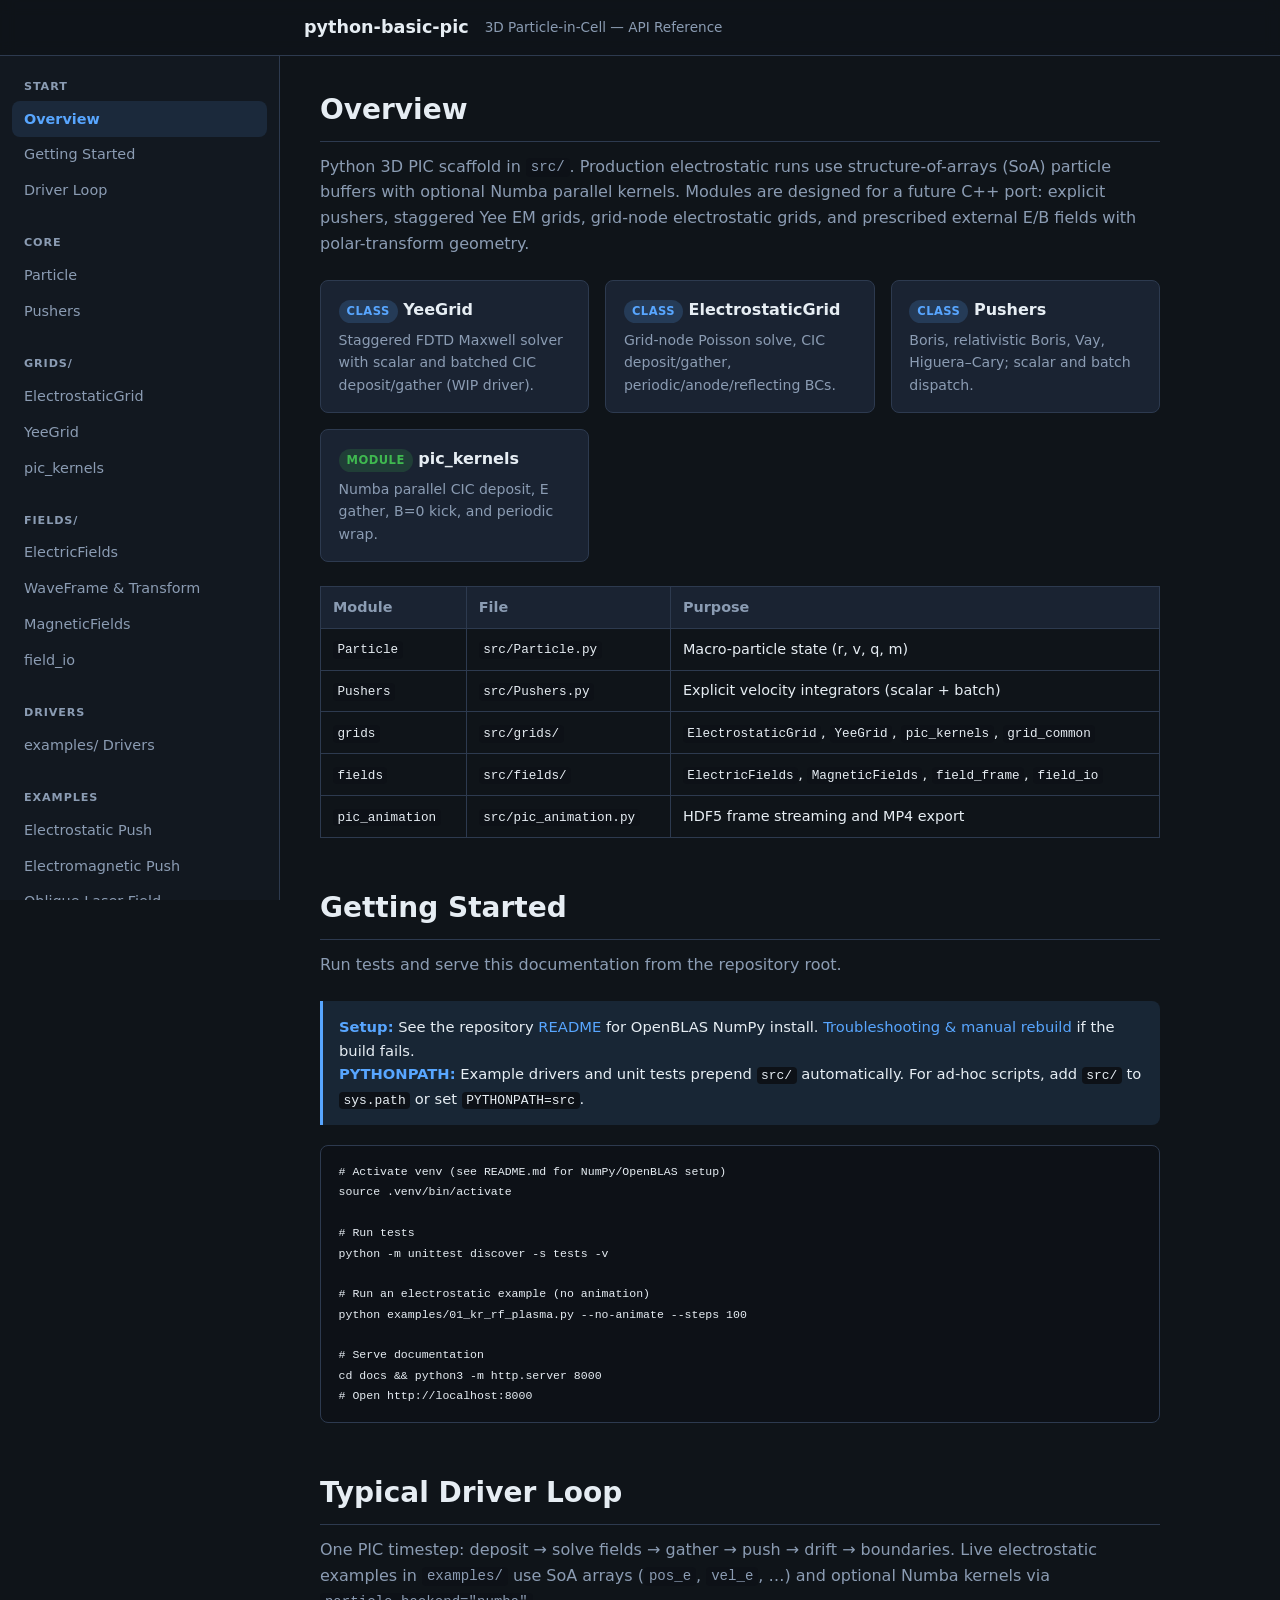
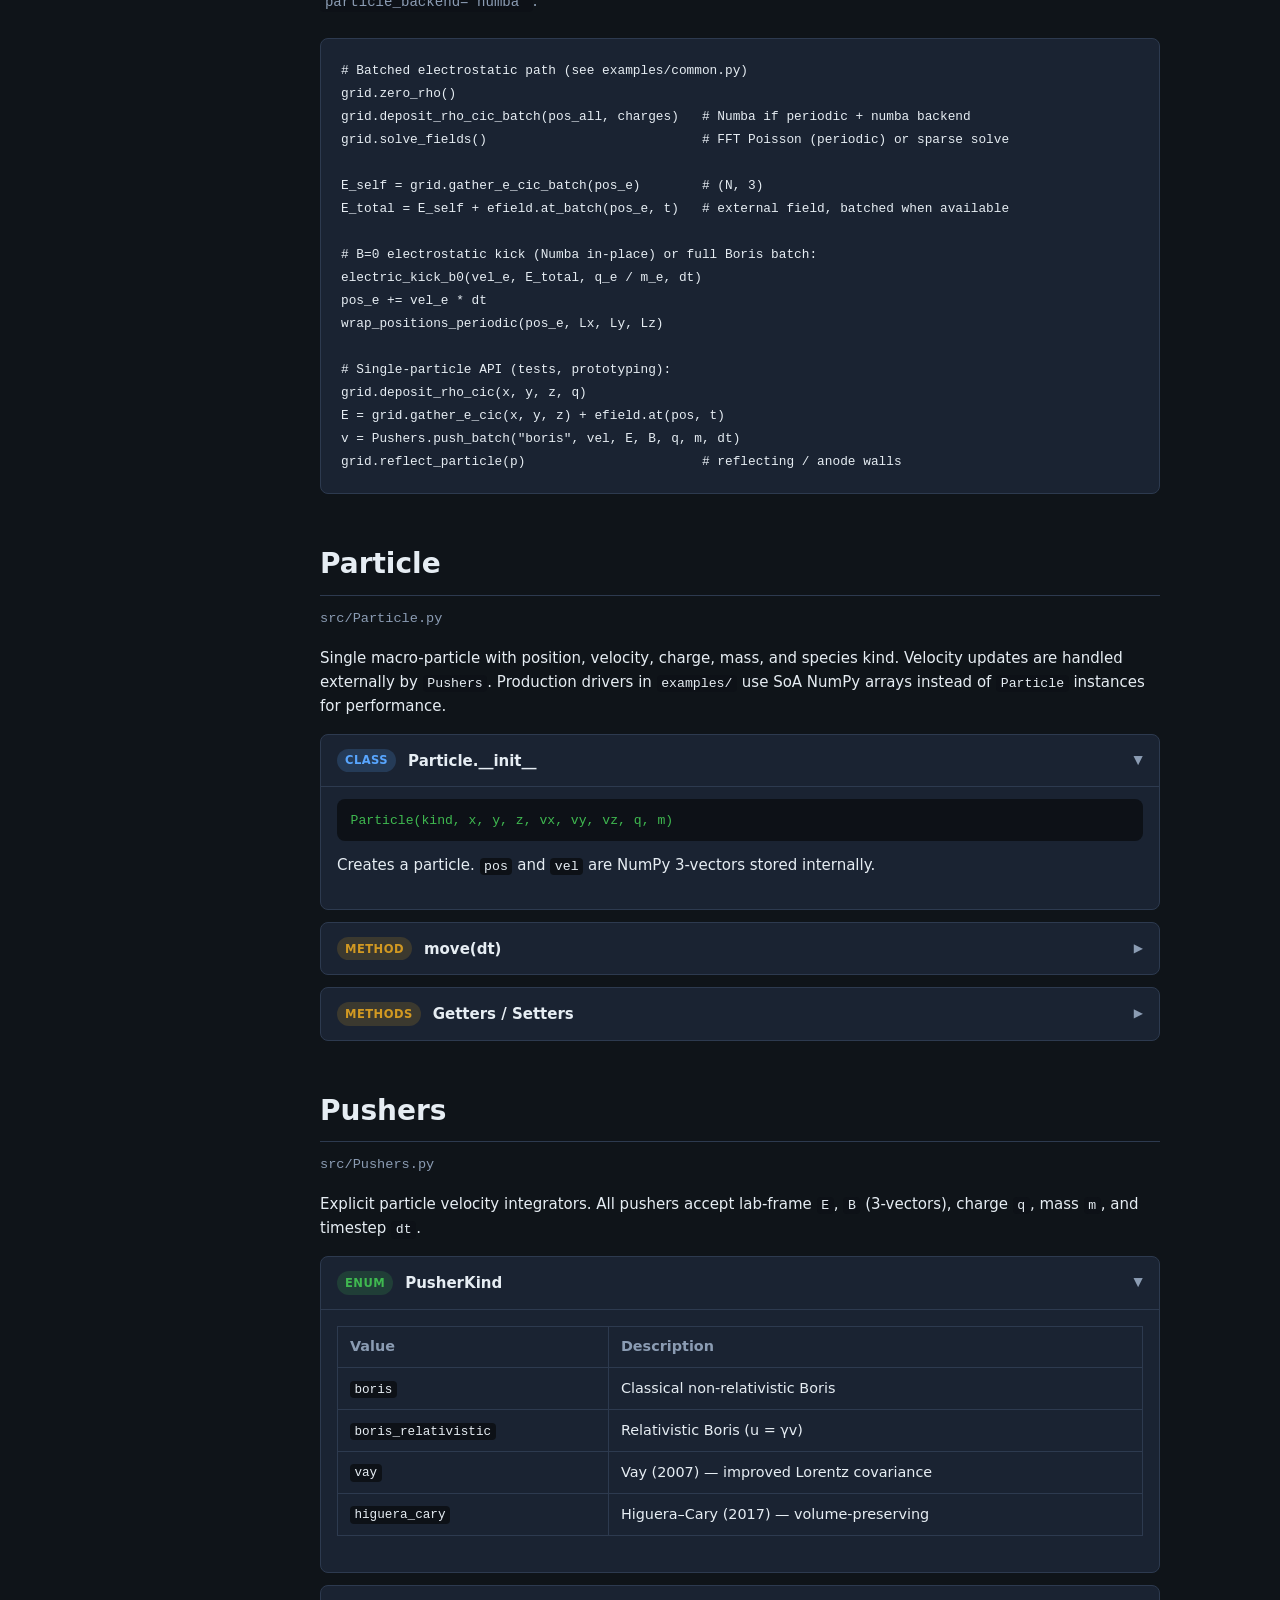
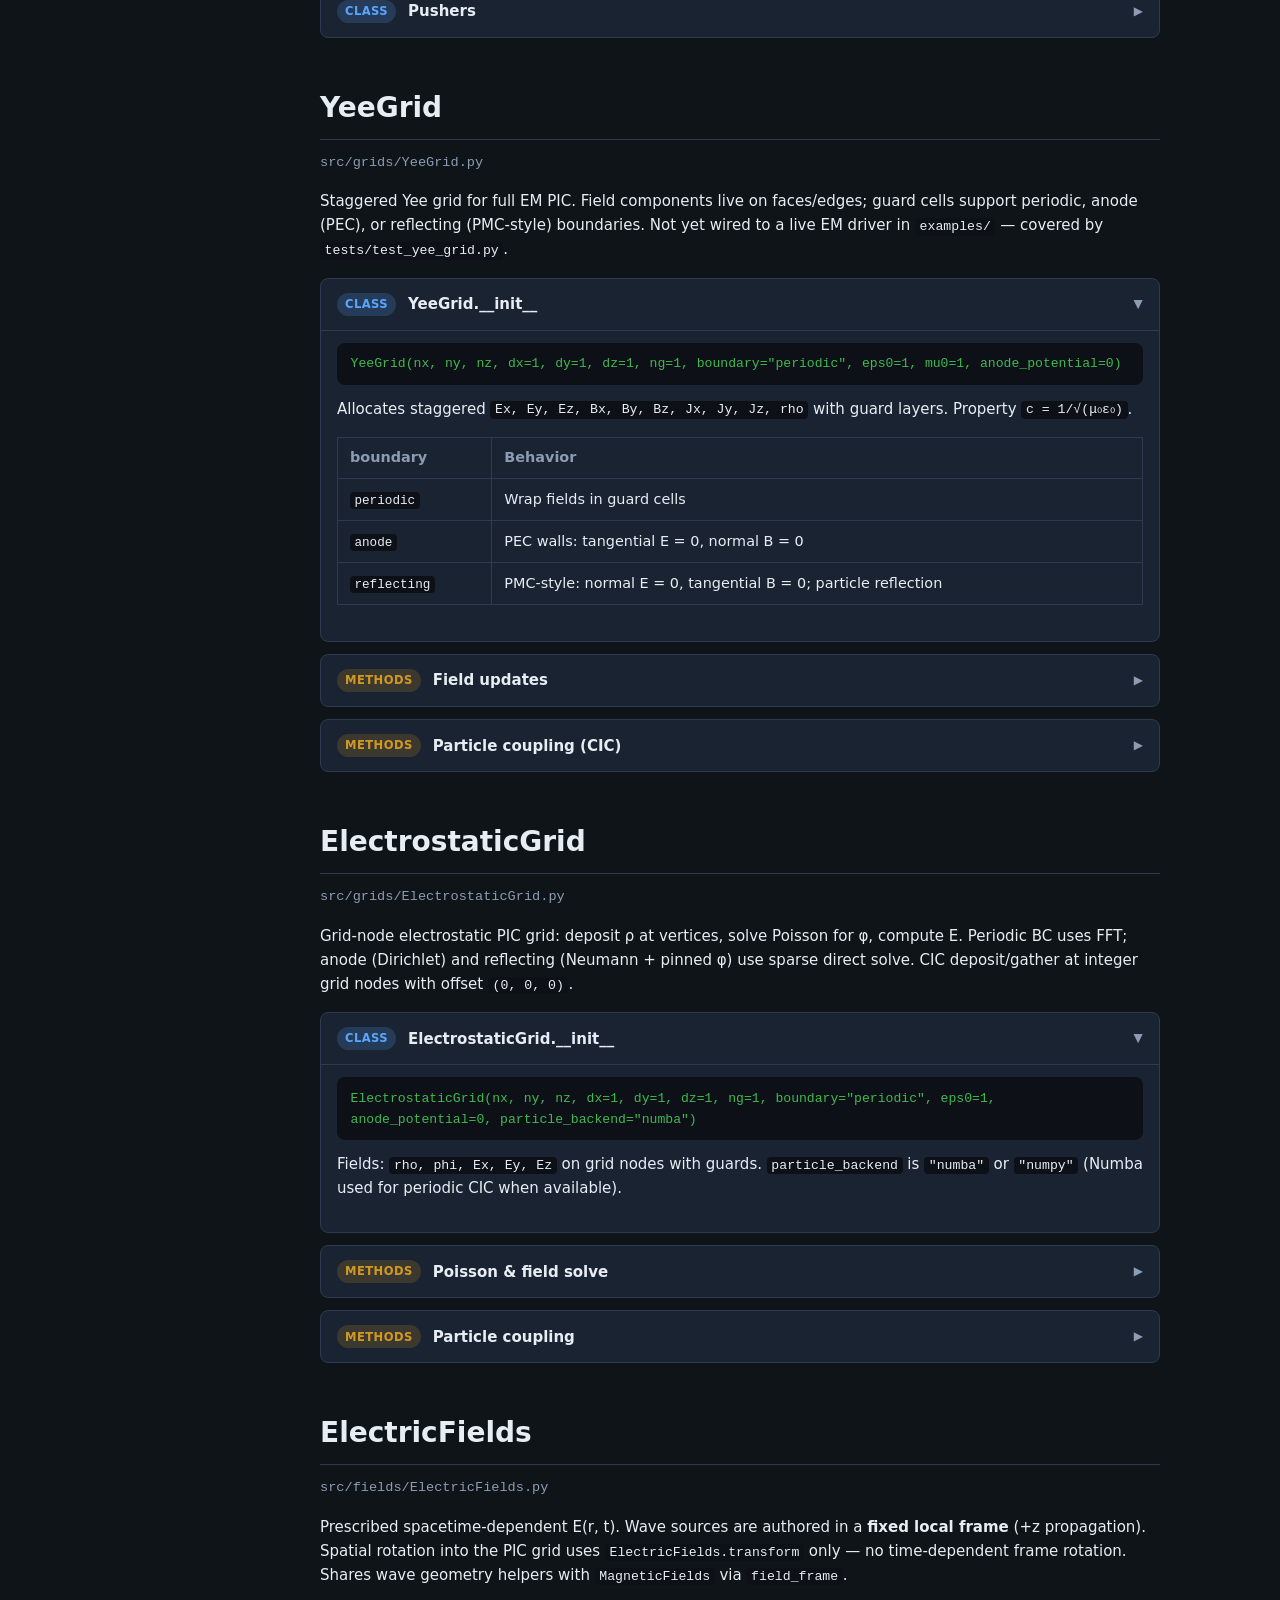
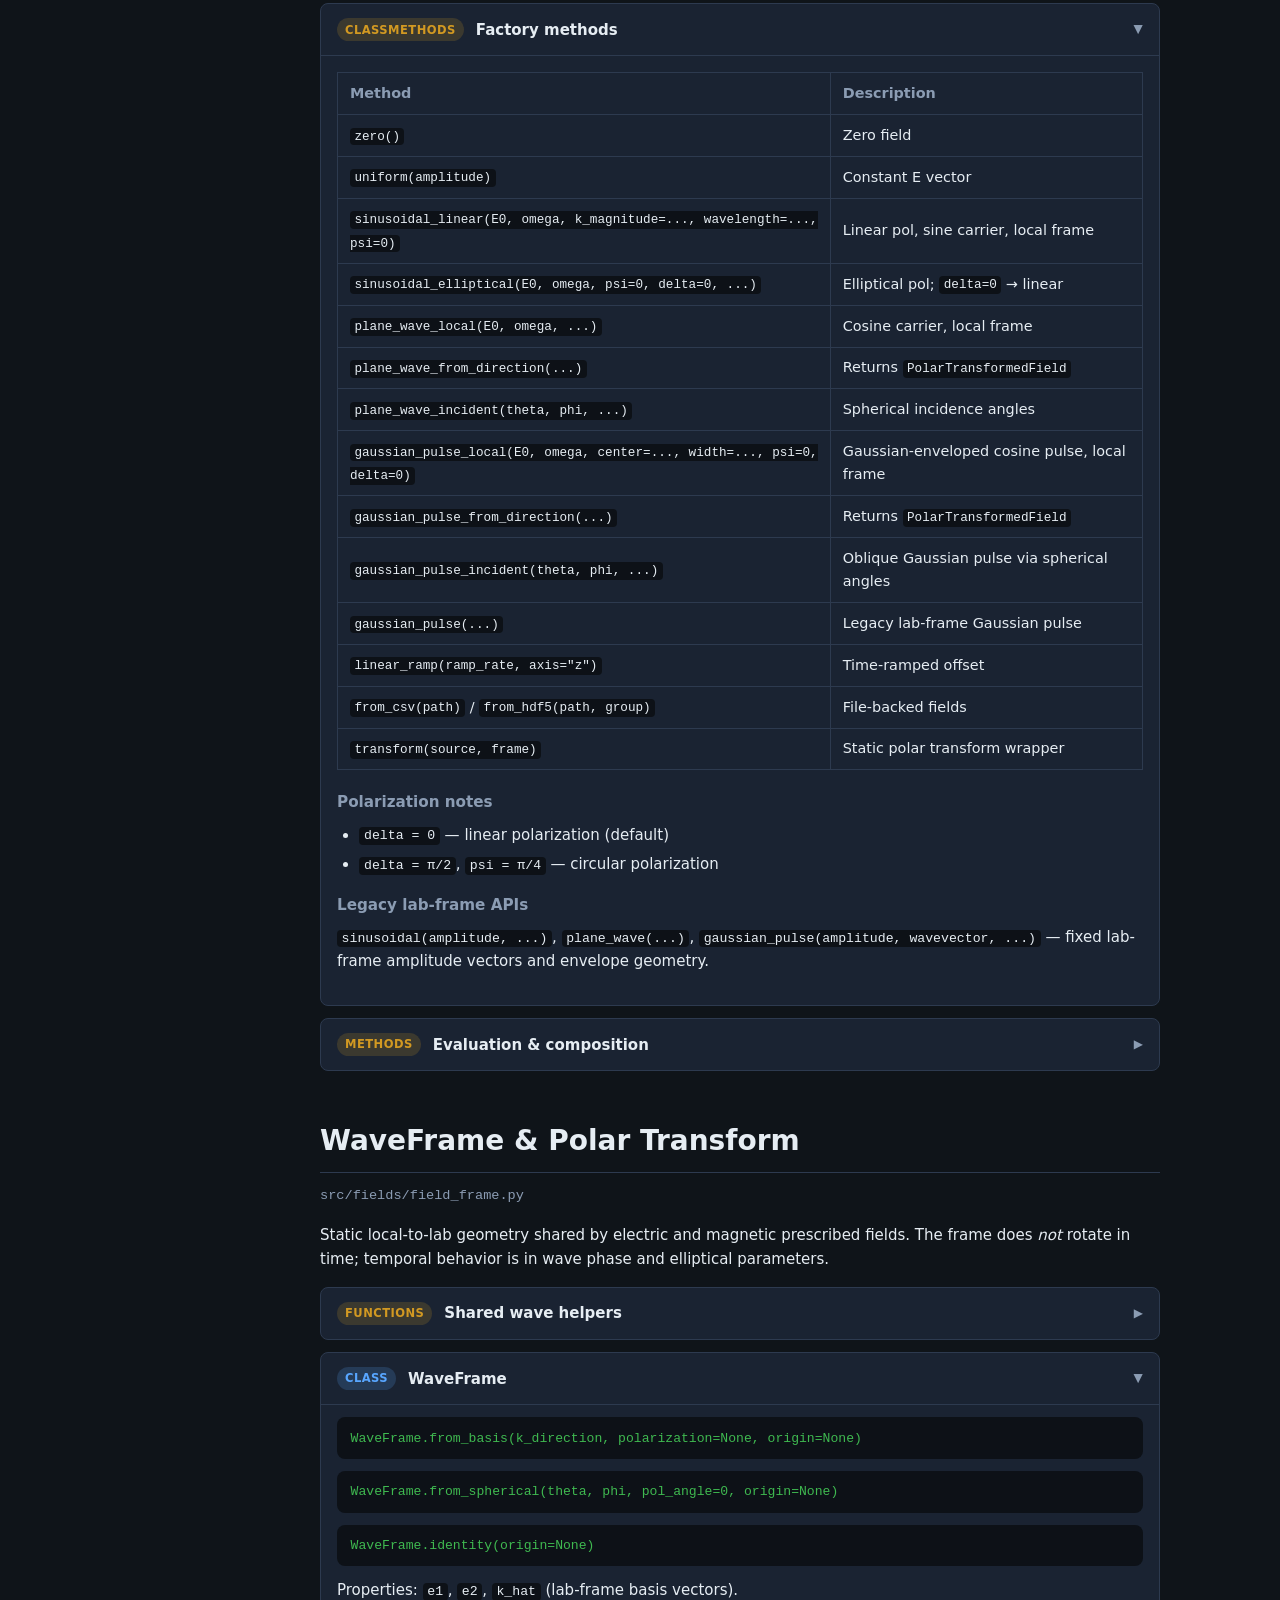
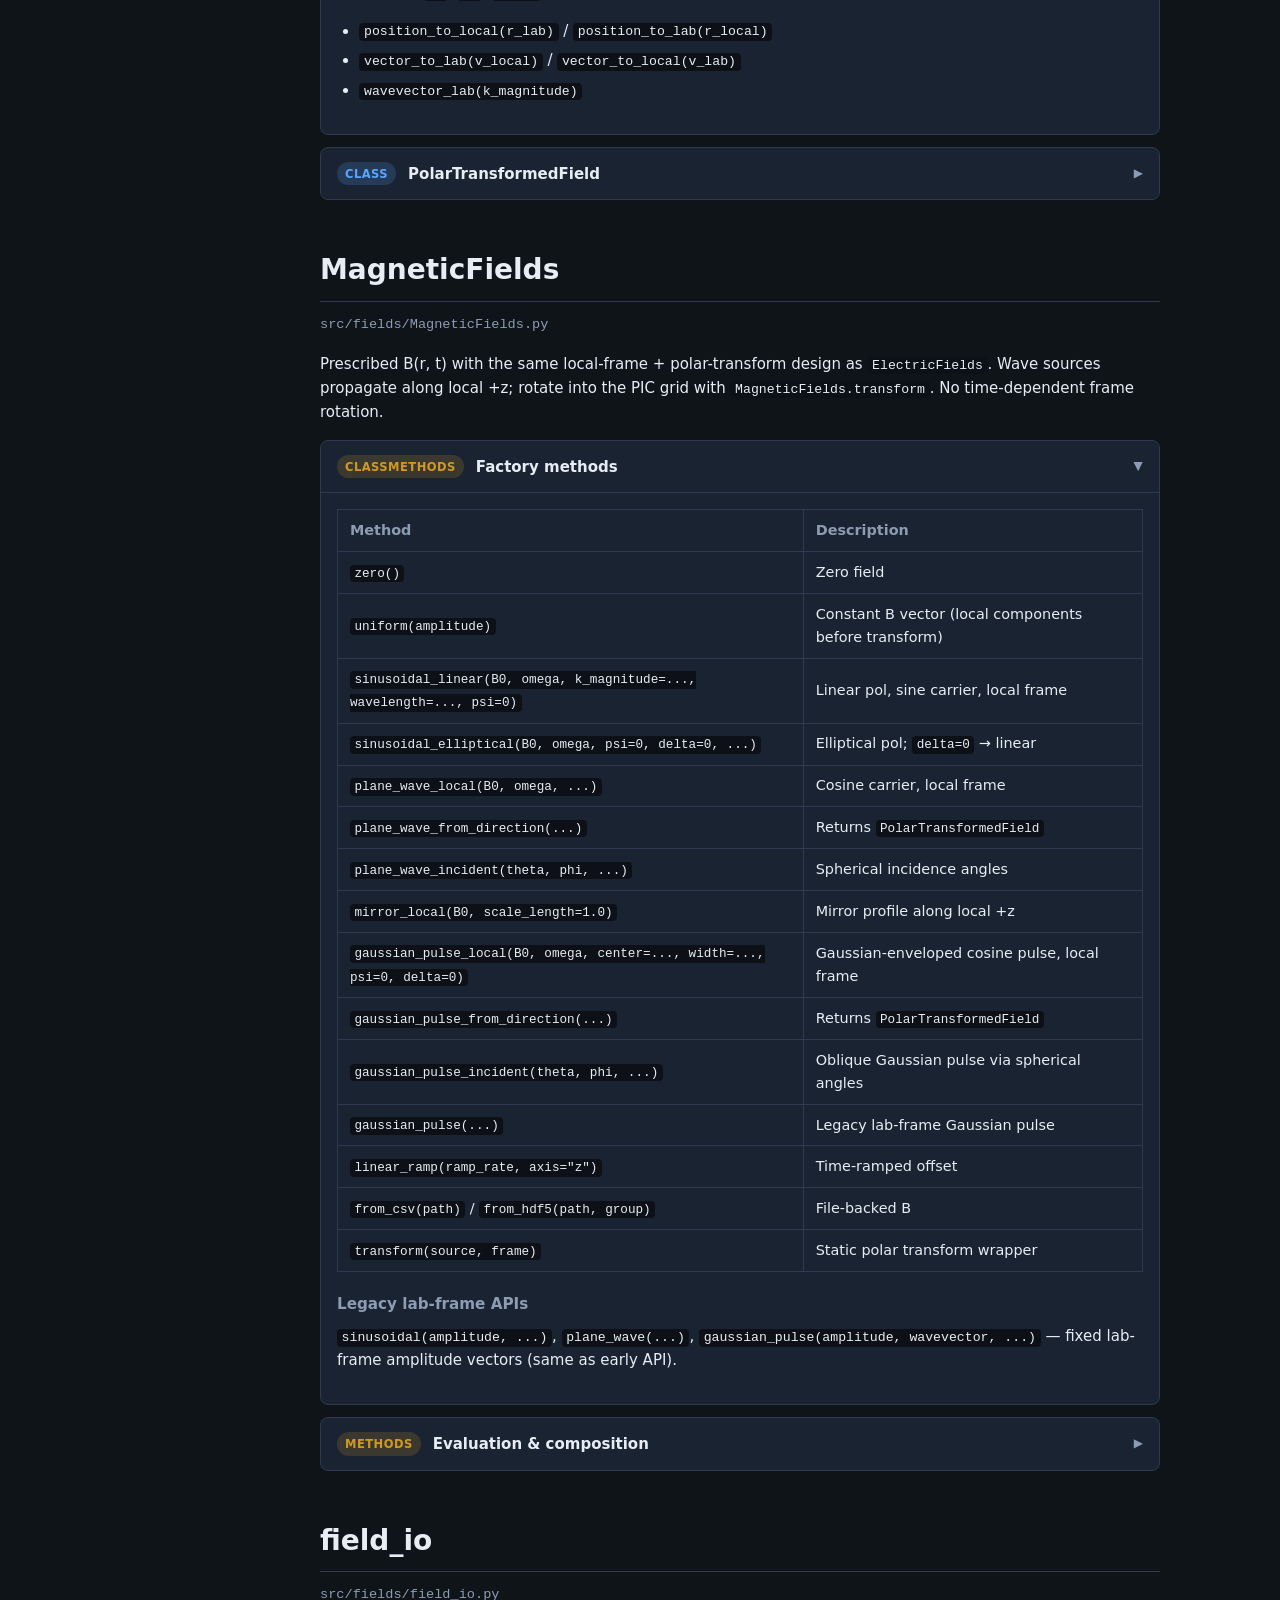
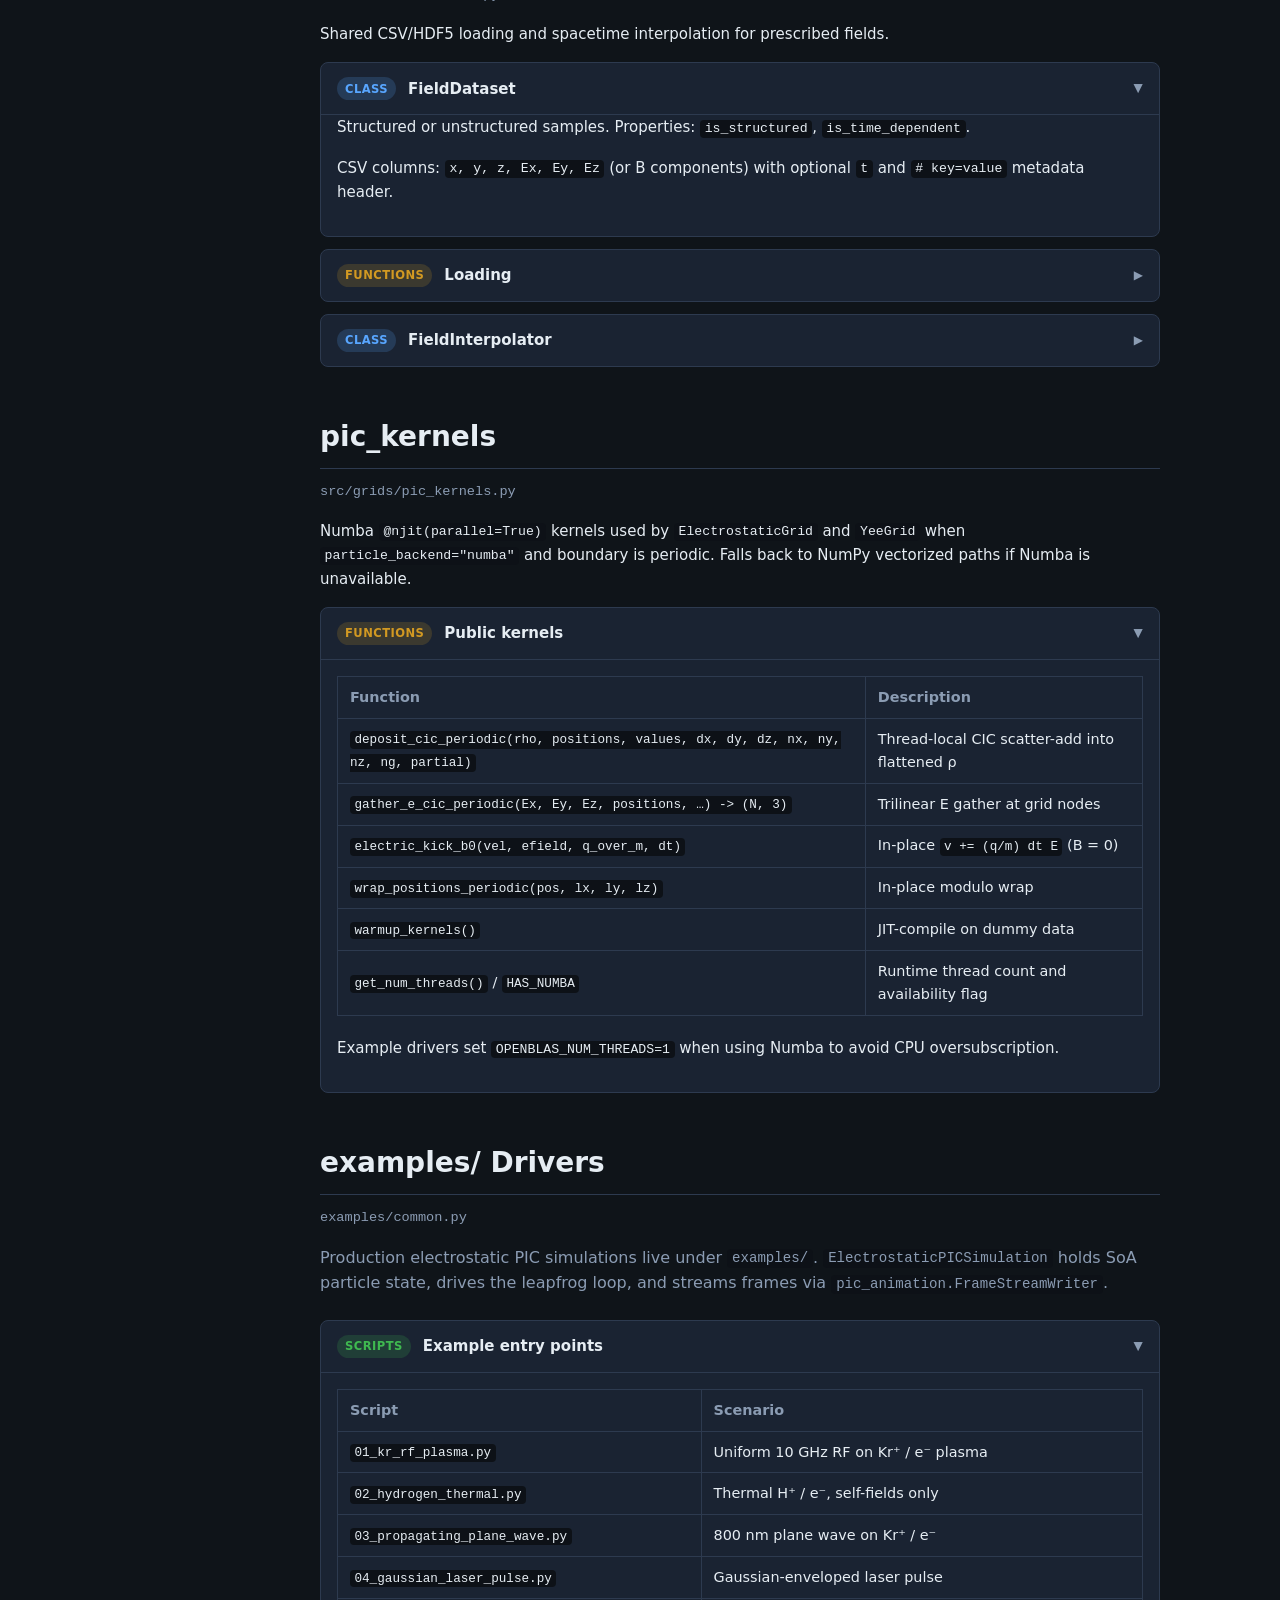
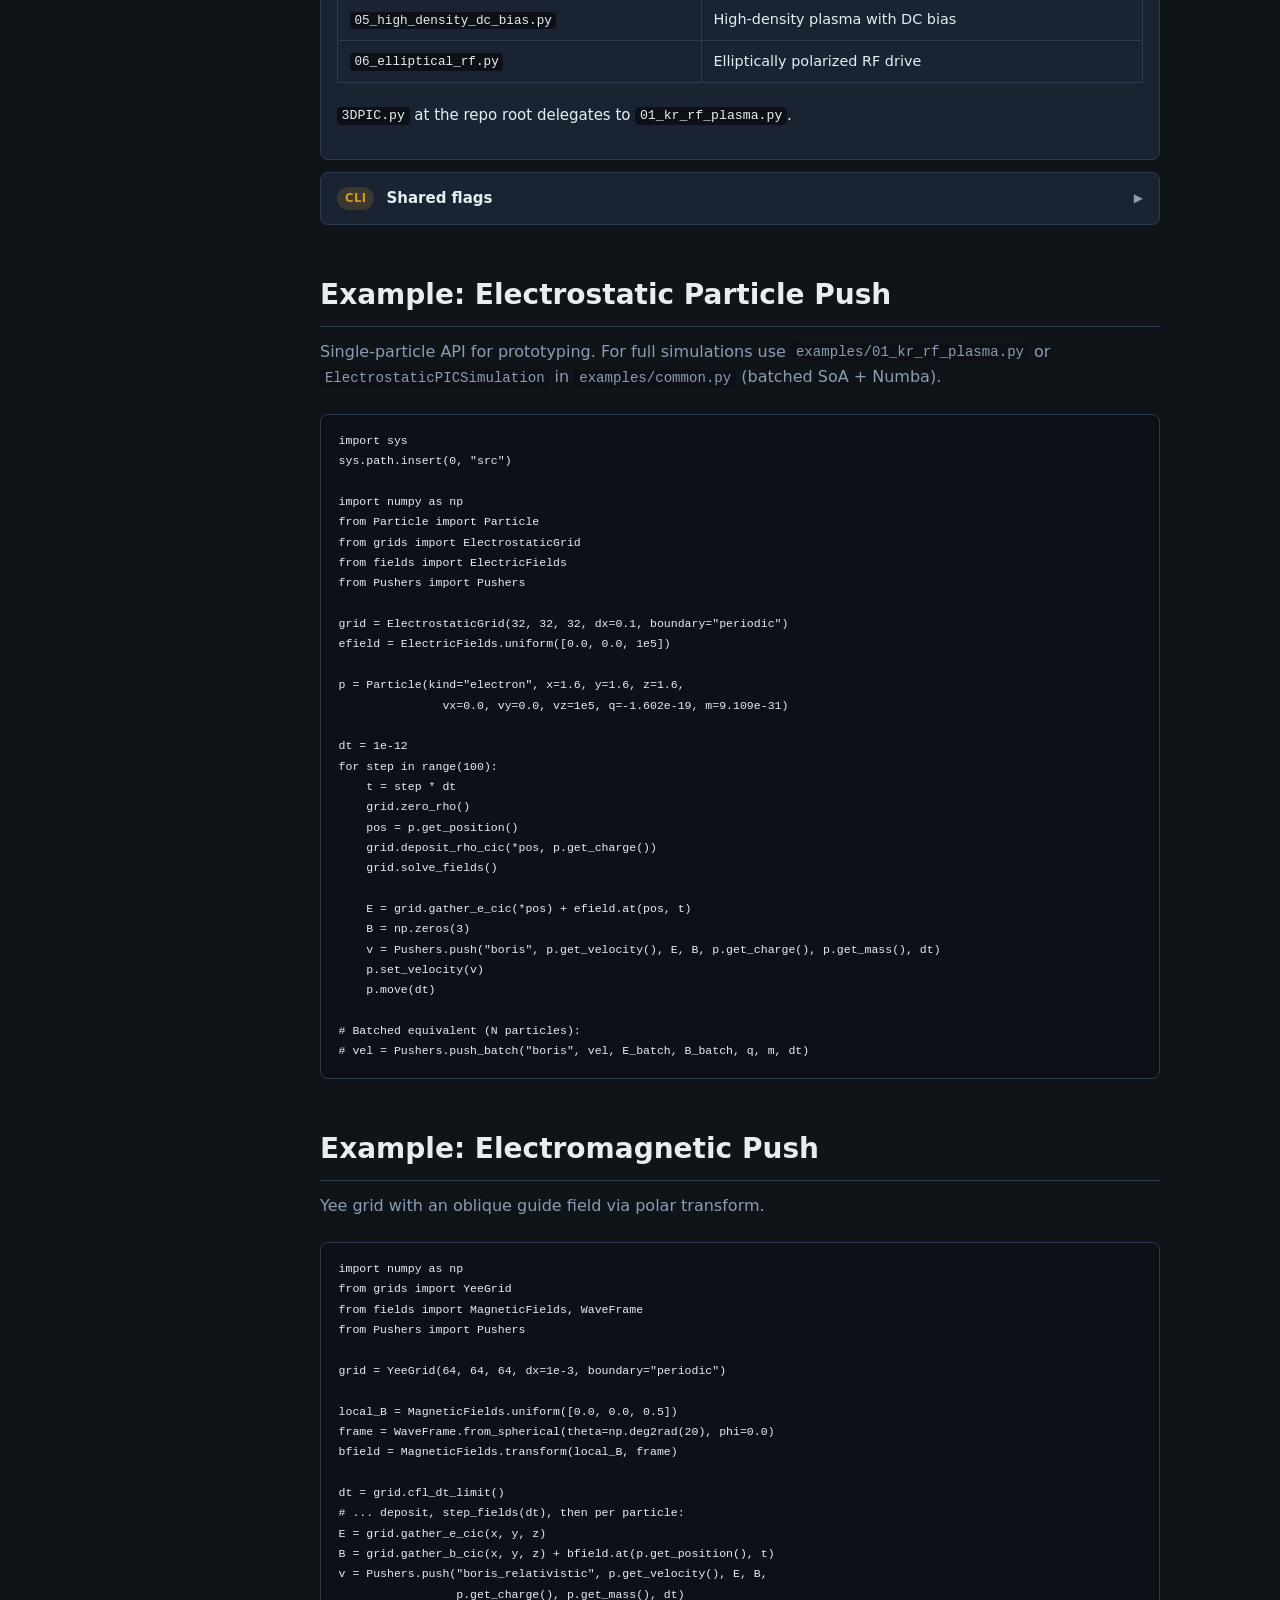
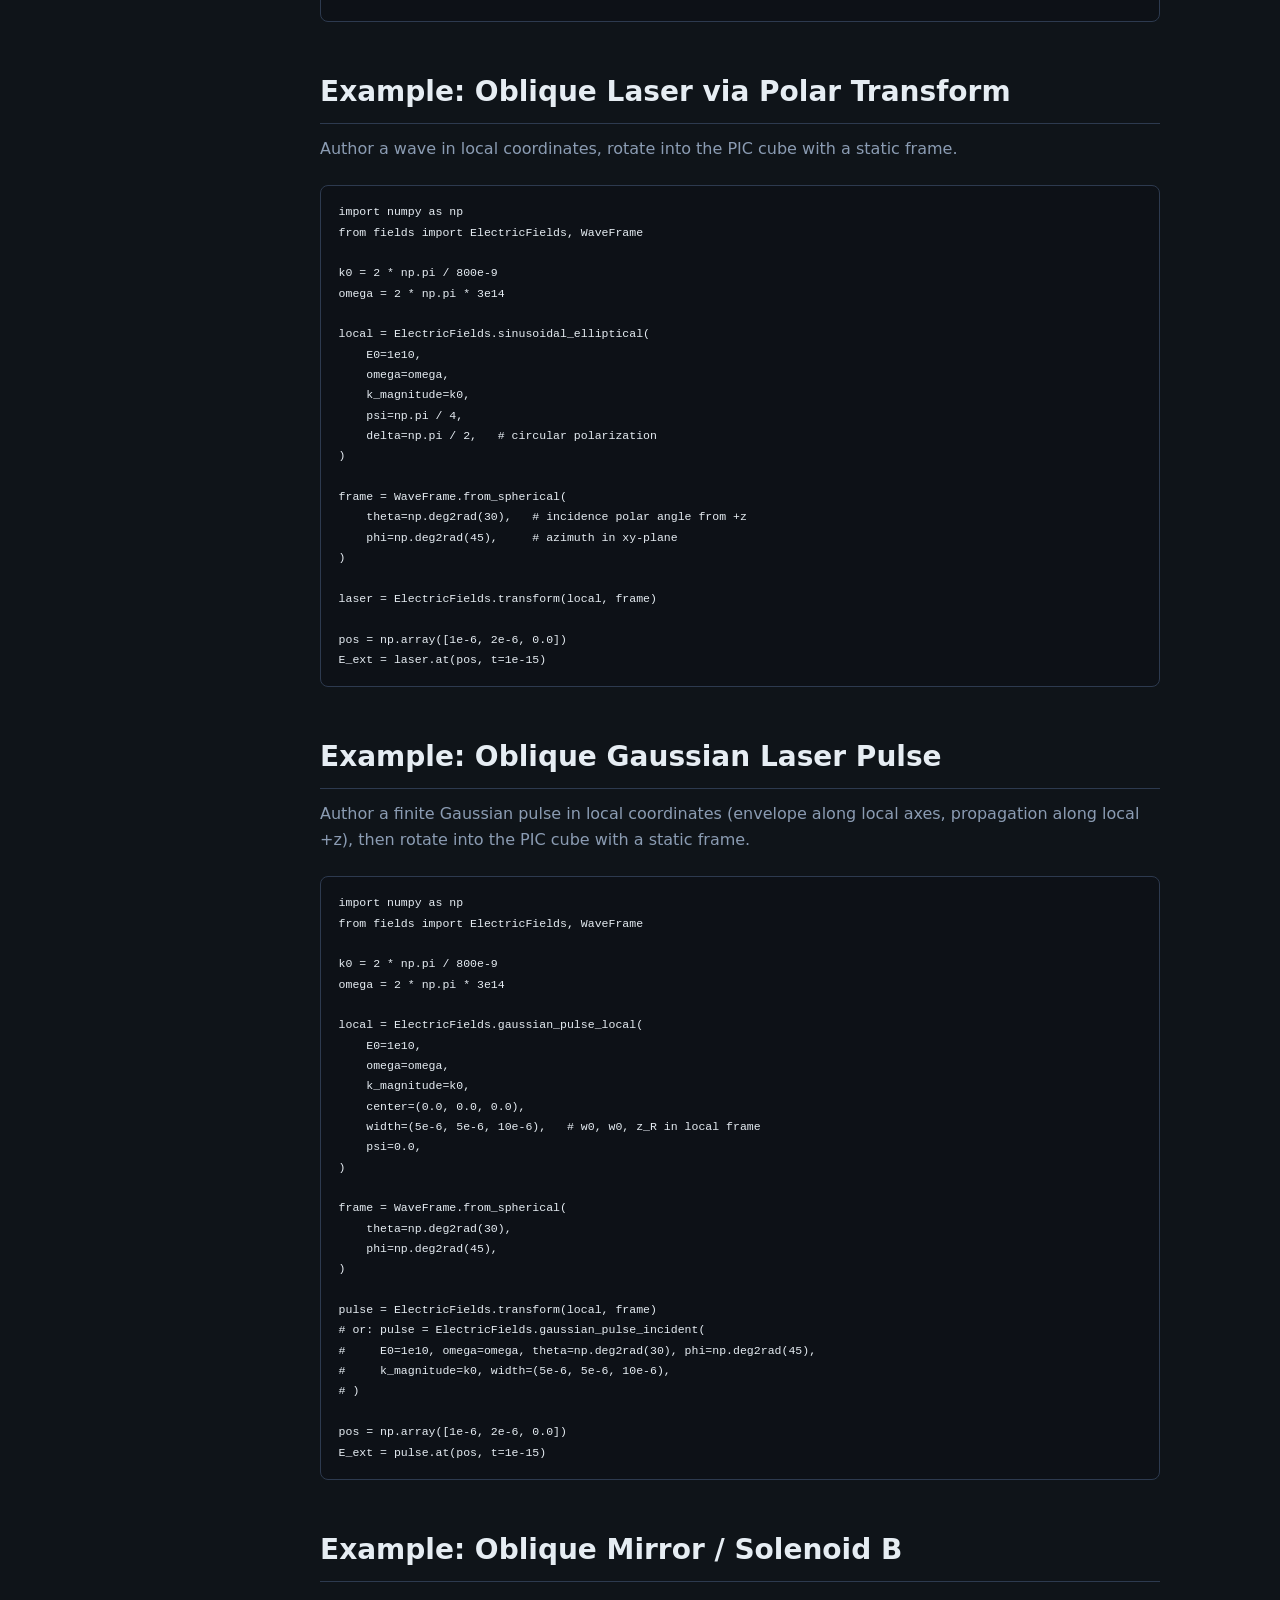
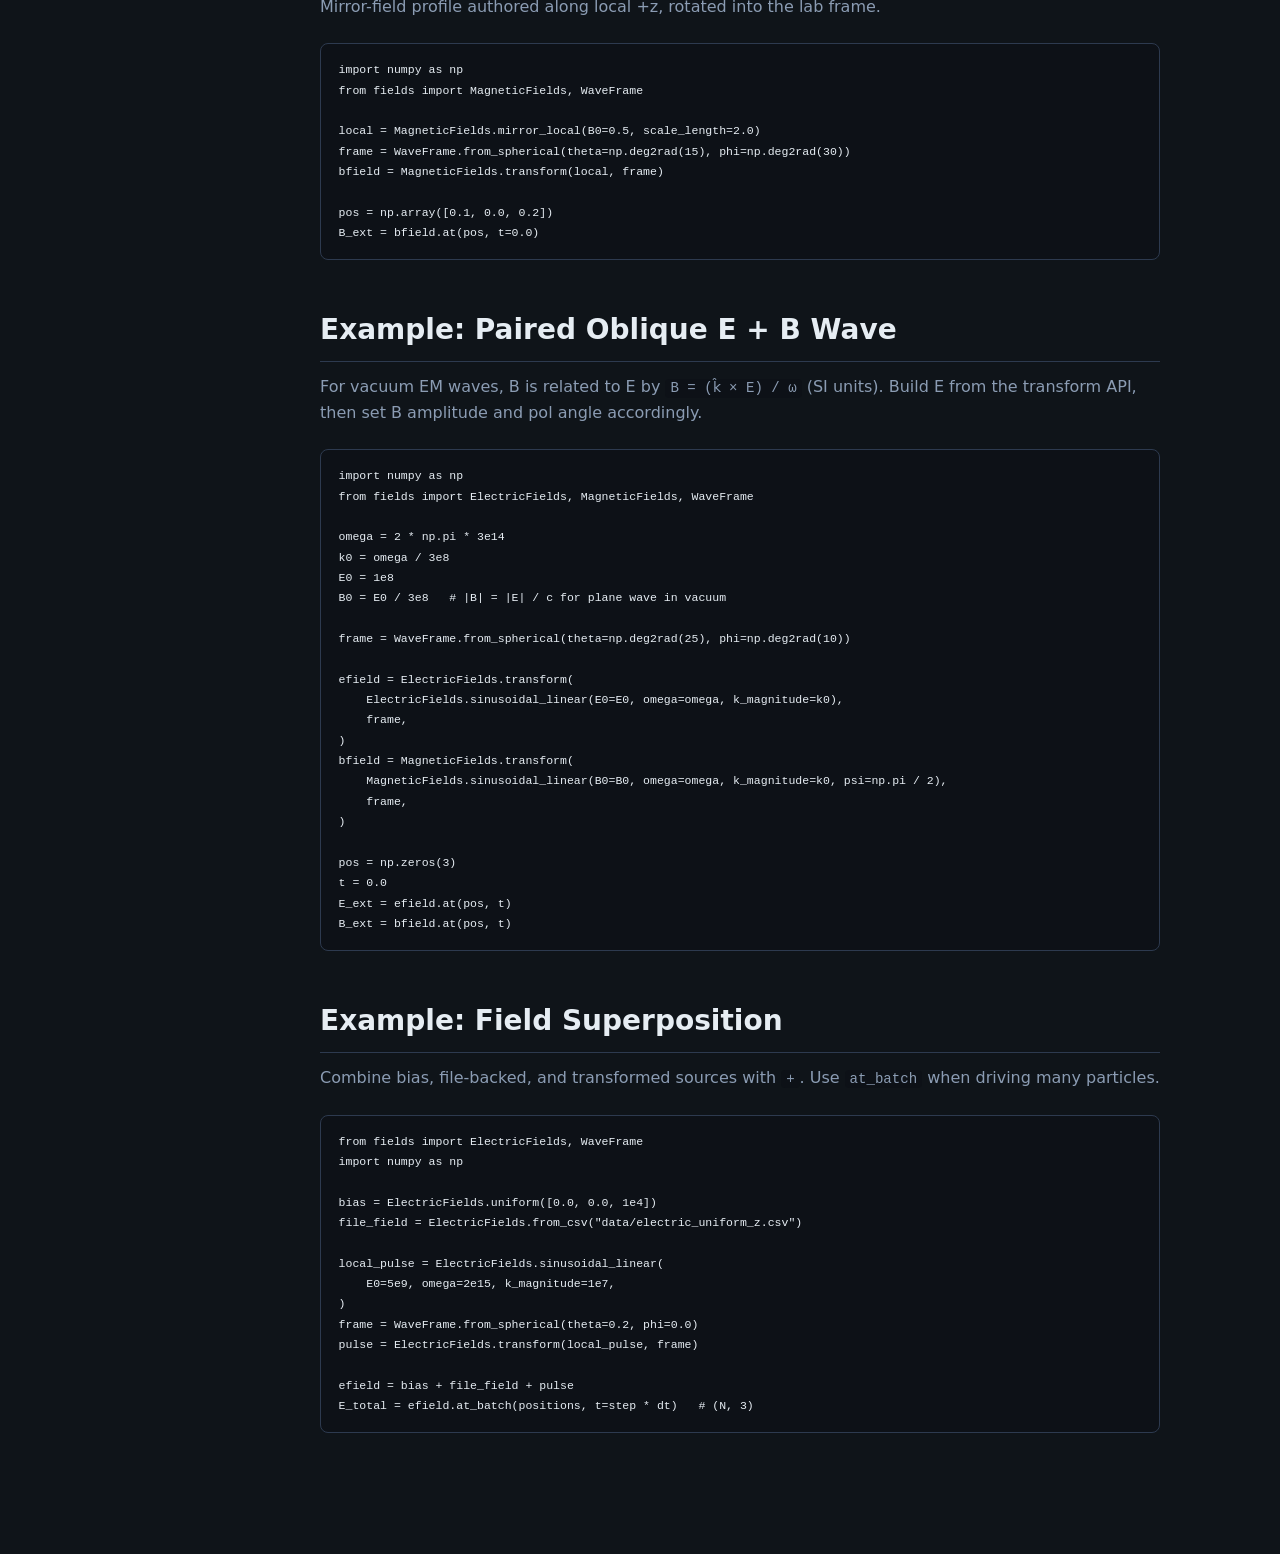
==== commit 34384bfd: "README notes on troubleshooting moved to documentation" ====
--- a/docs/index.html
+++ b/docs/index.html
@@ -104,6 +104,8 @@
         <h2>Getting Started</h2>
         <p class="lead">Run tests and serve this documentation from the repository root.</p>
         <div class="callout">
+          <strong>Setup:</strong> See the repository <a href="../README.md">README</a> for OpenBLAS NumPy install.
+          <a href="numpy-openblas-troubleshooting.html">Troubleshooting &amp; manual rebuild</a> if the build fails.<br>
           <strong>PYTHONPATH:</strong> Example drivers and unit tests prepend <code>src/</code> automatically.
           For ad-hoc scripts, add <code>src/</code> to <code>sys.path</code> or set <code>PYTHONPATH=src</code>.
         </div>
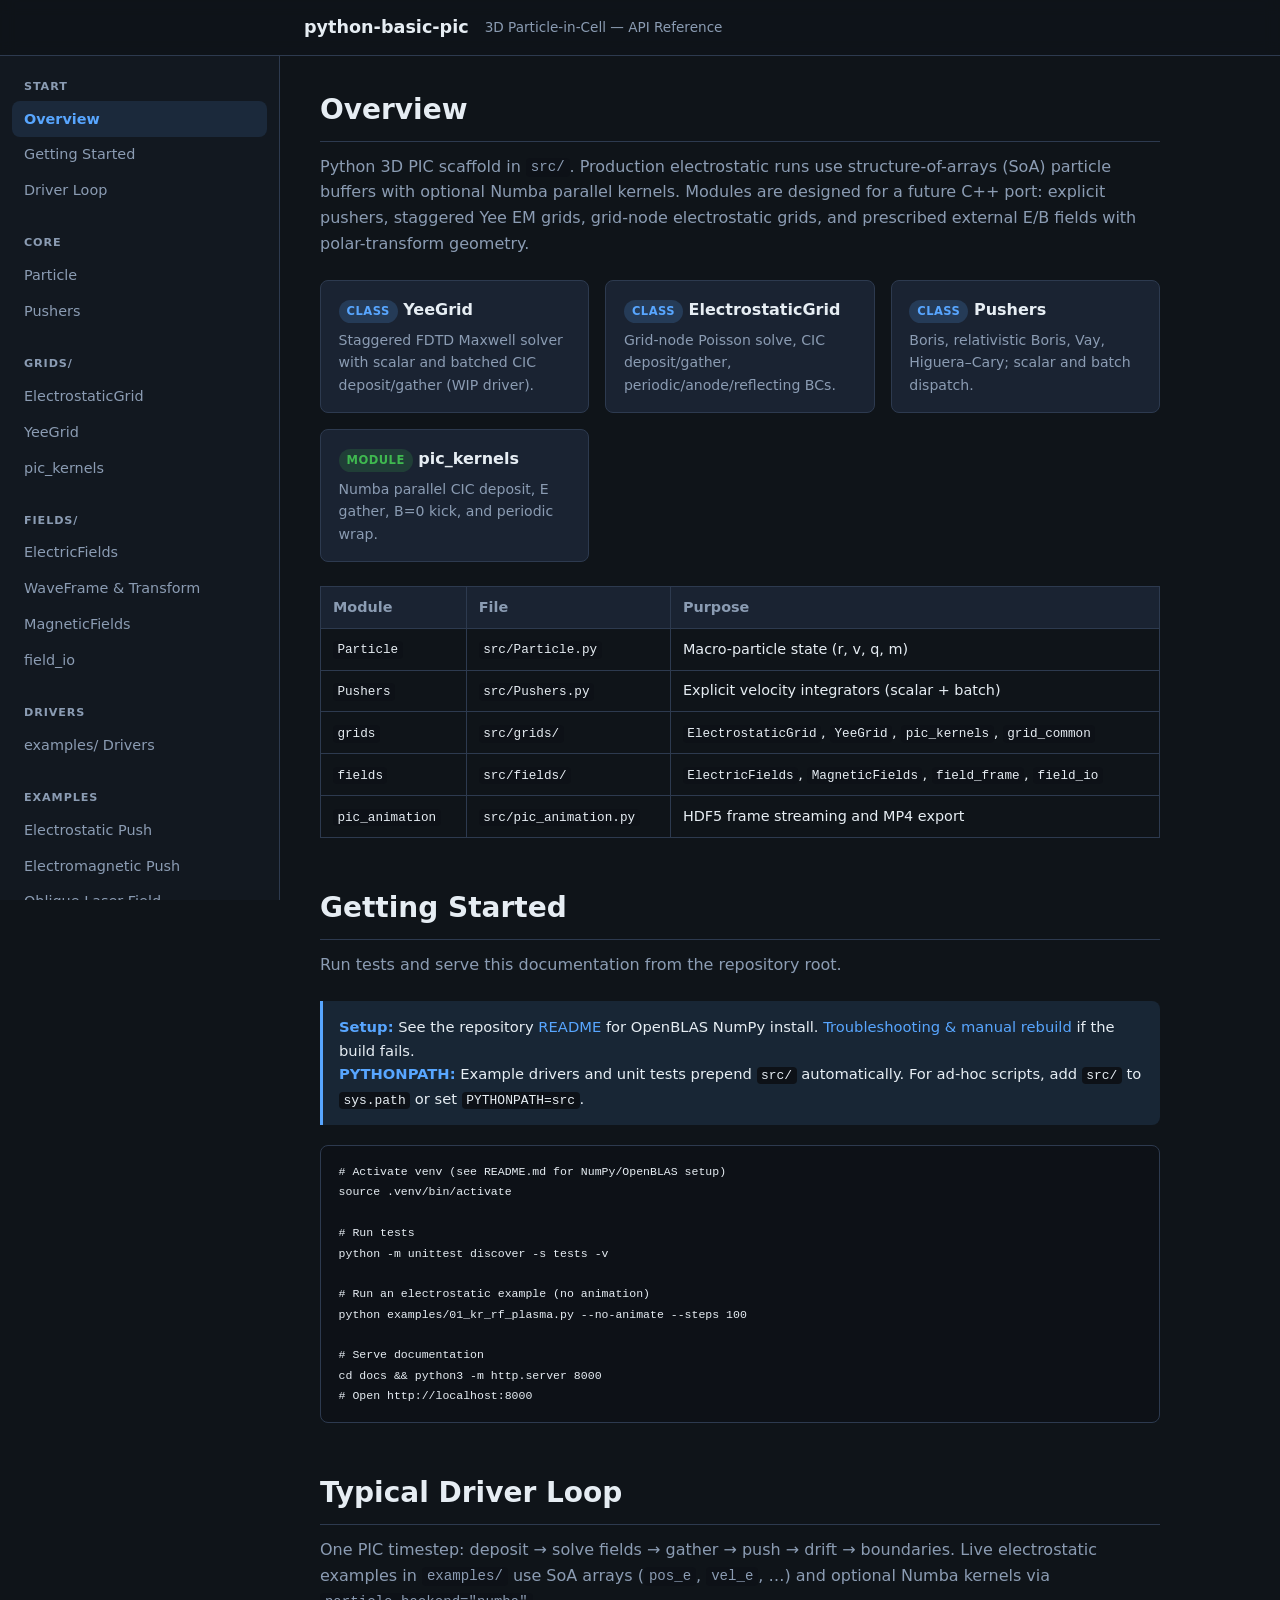
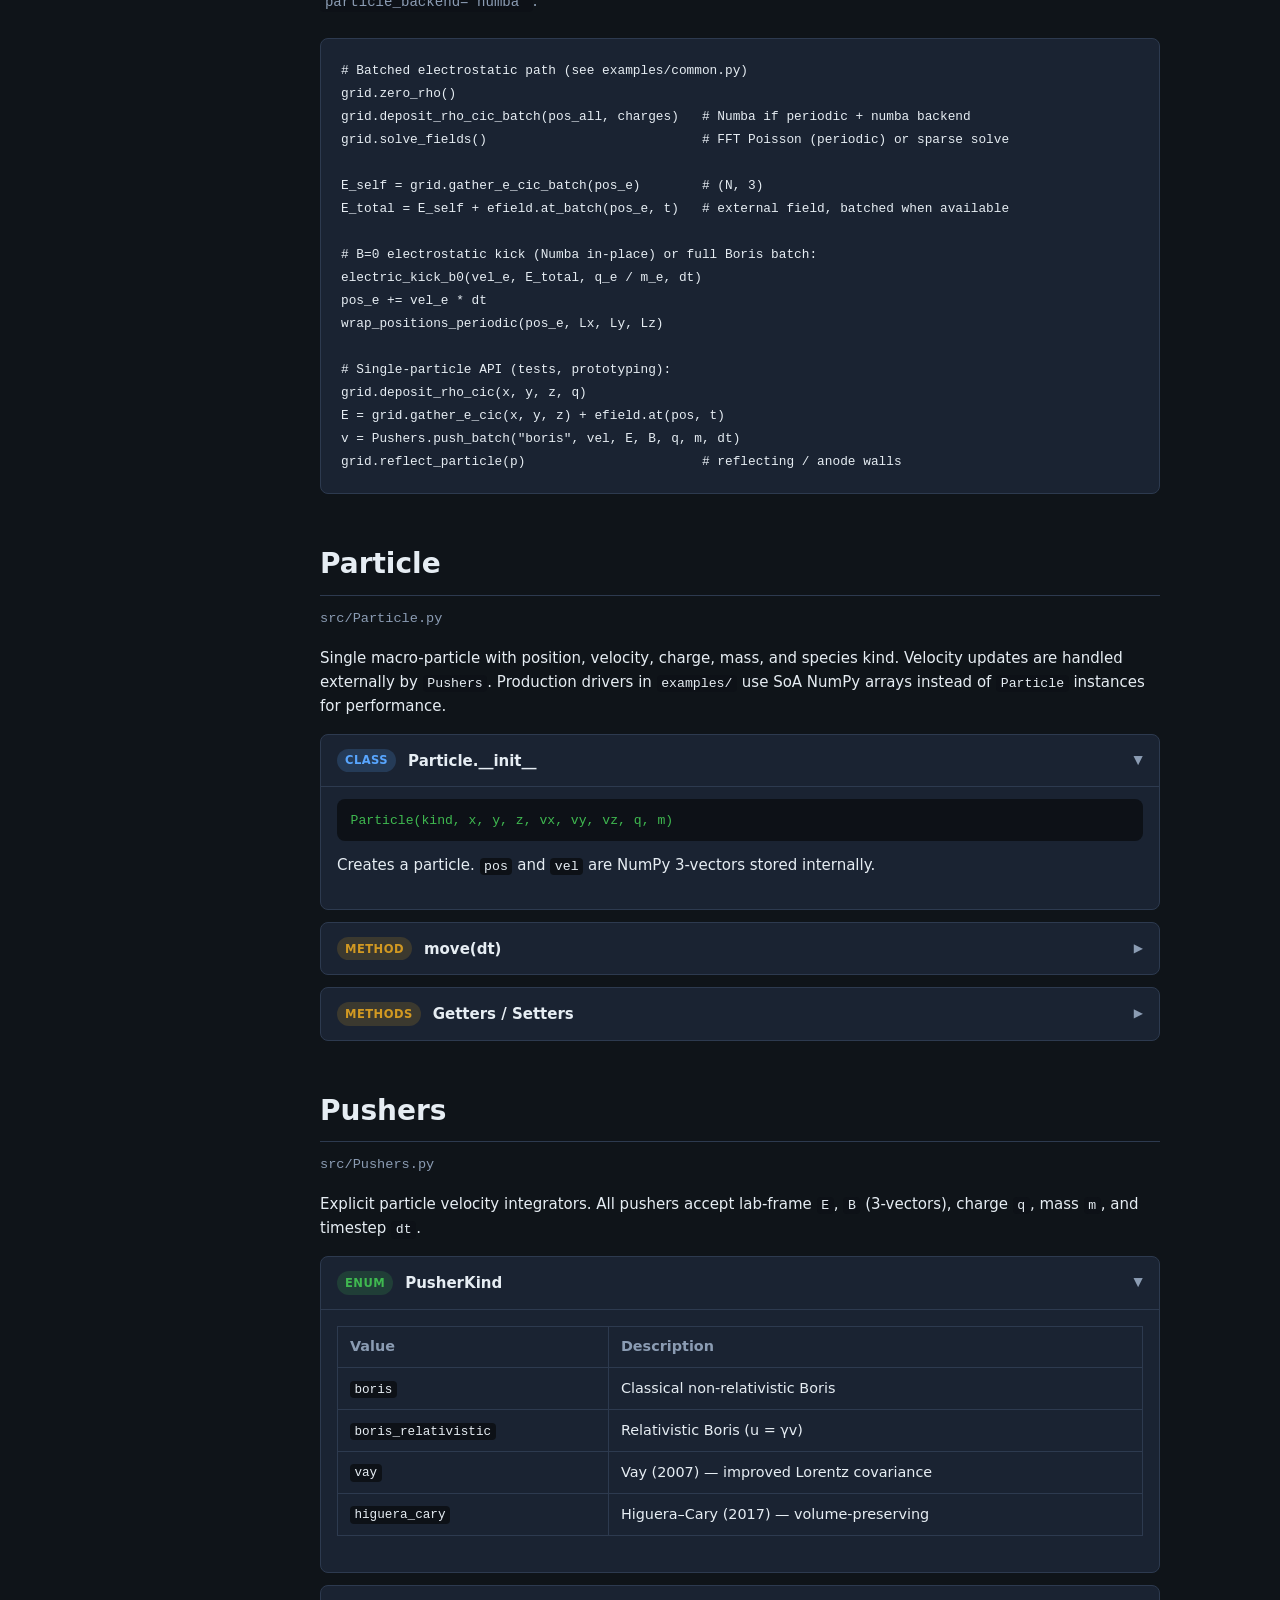
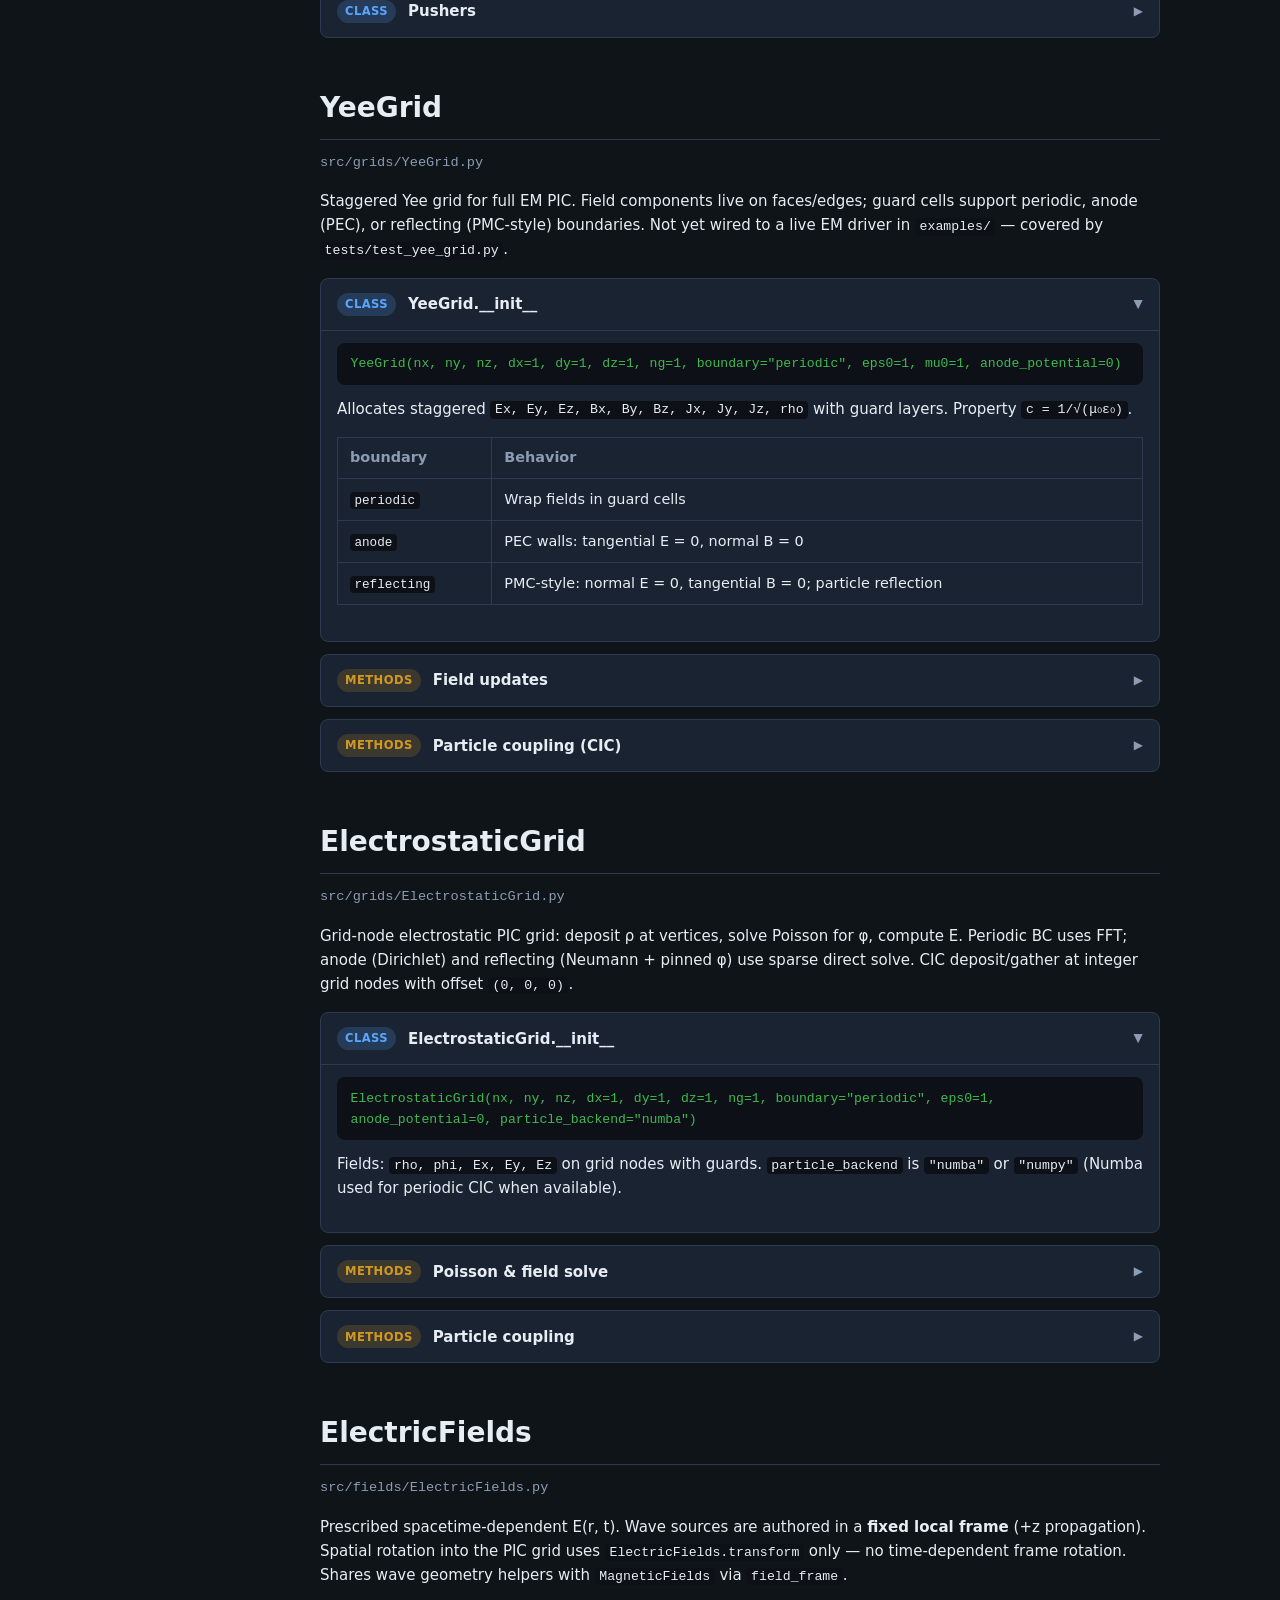
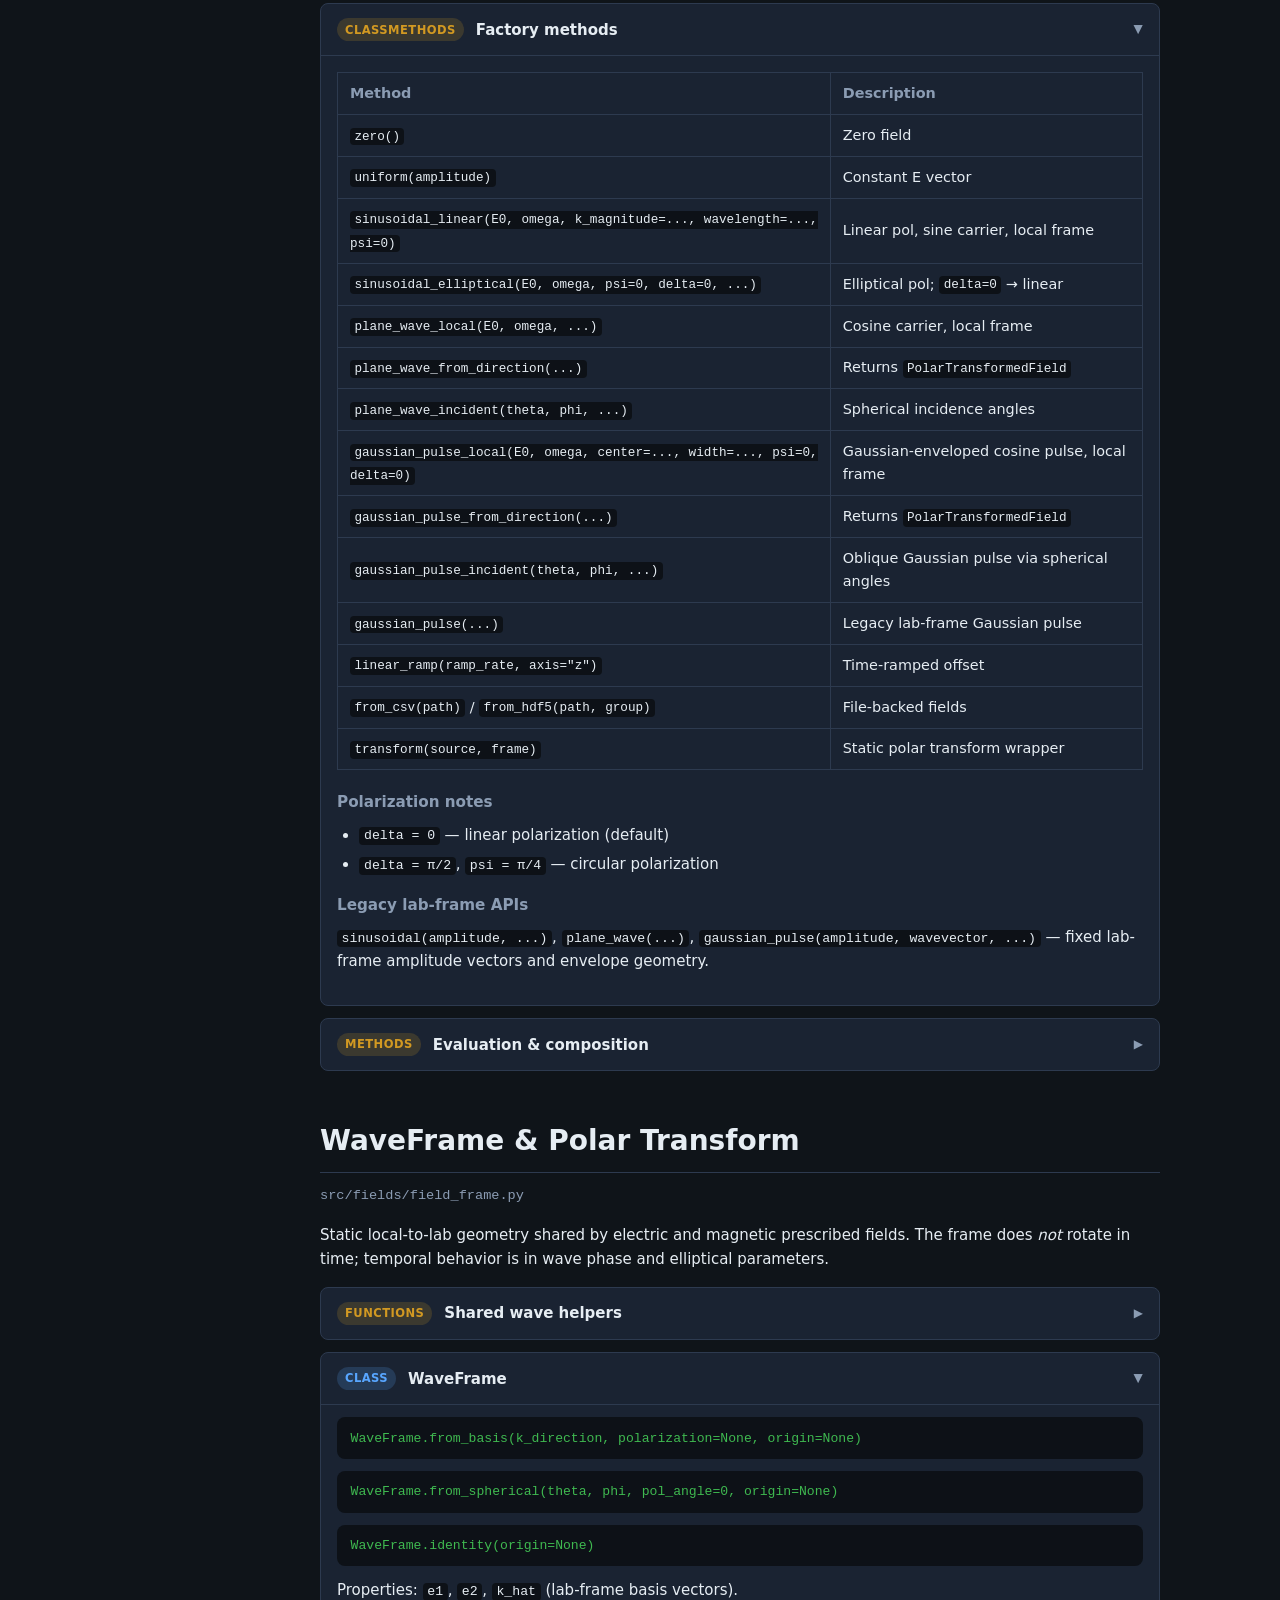
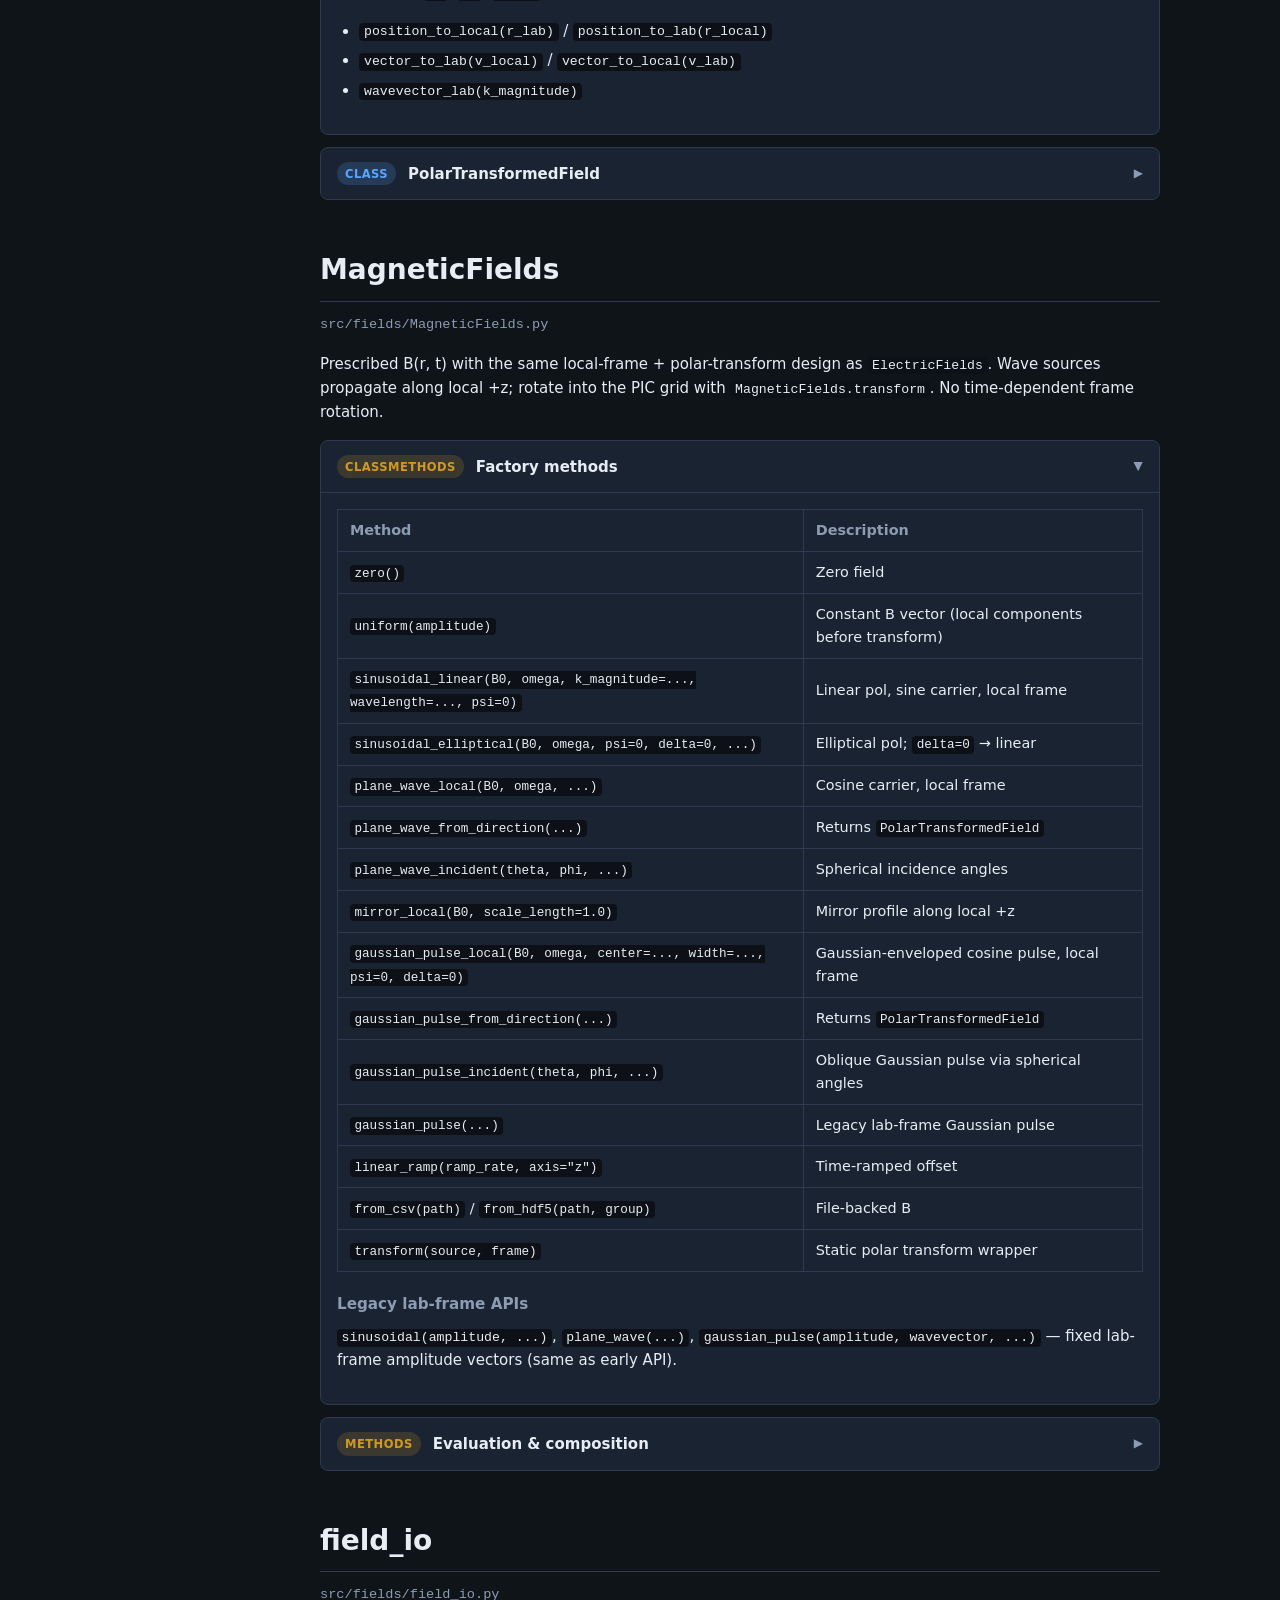
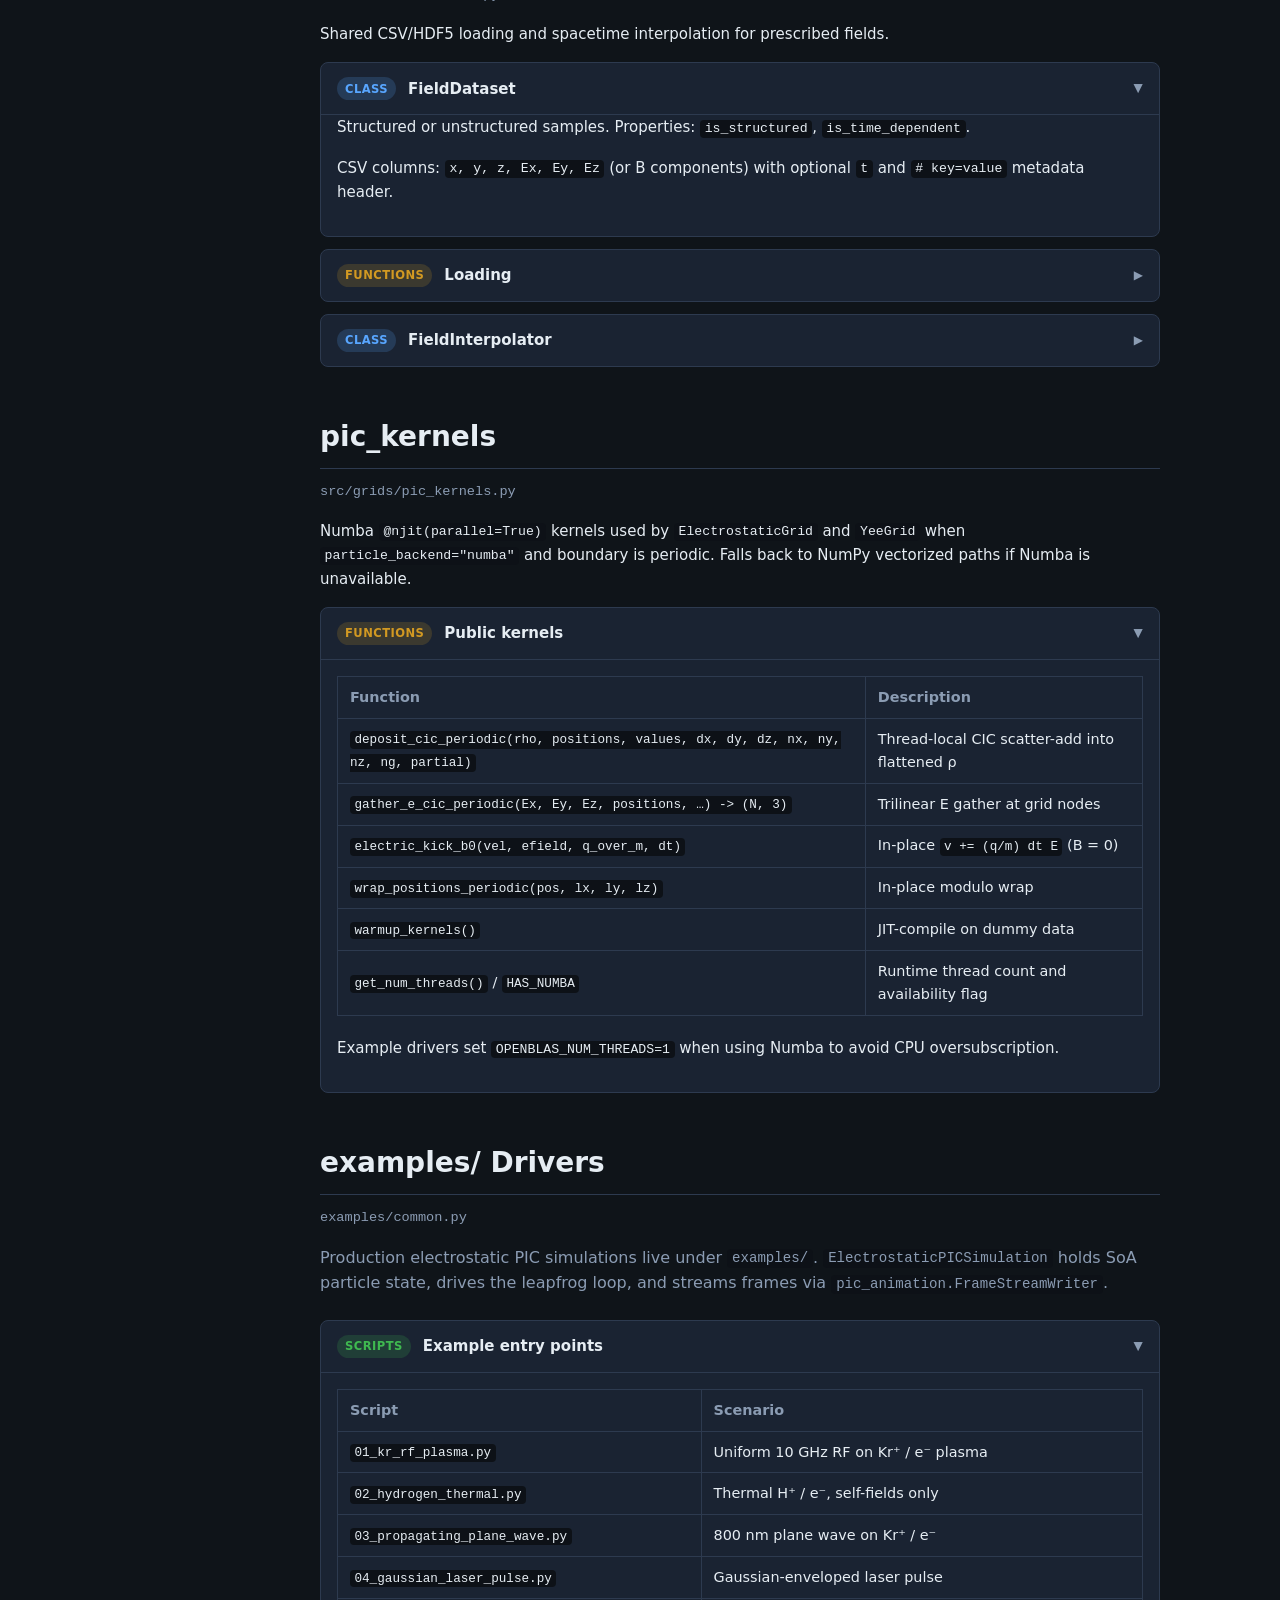
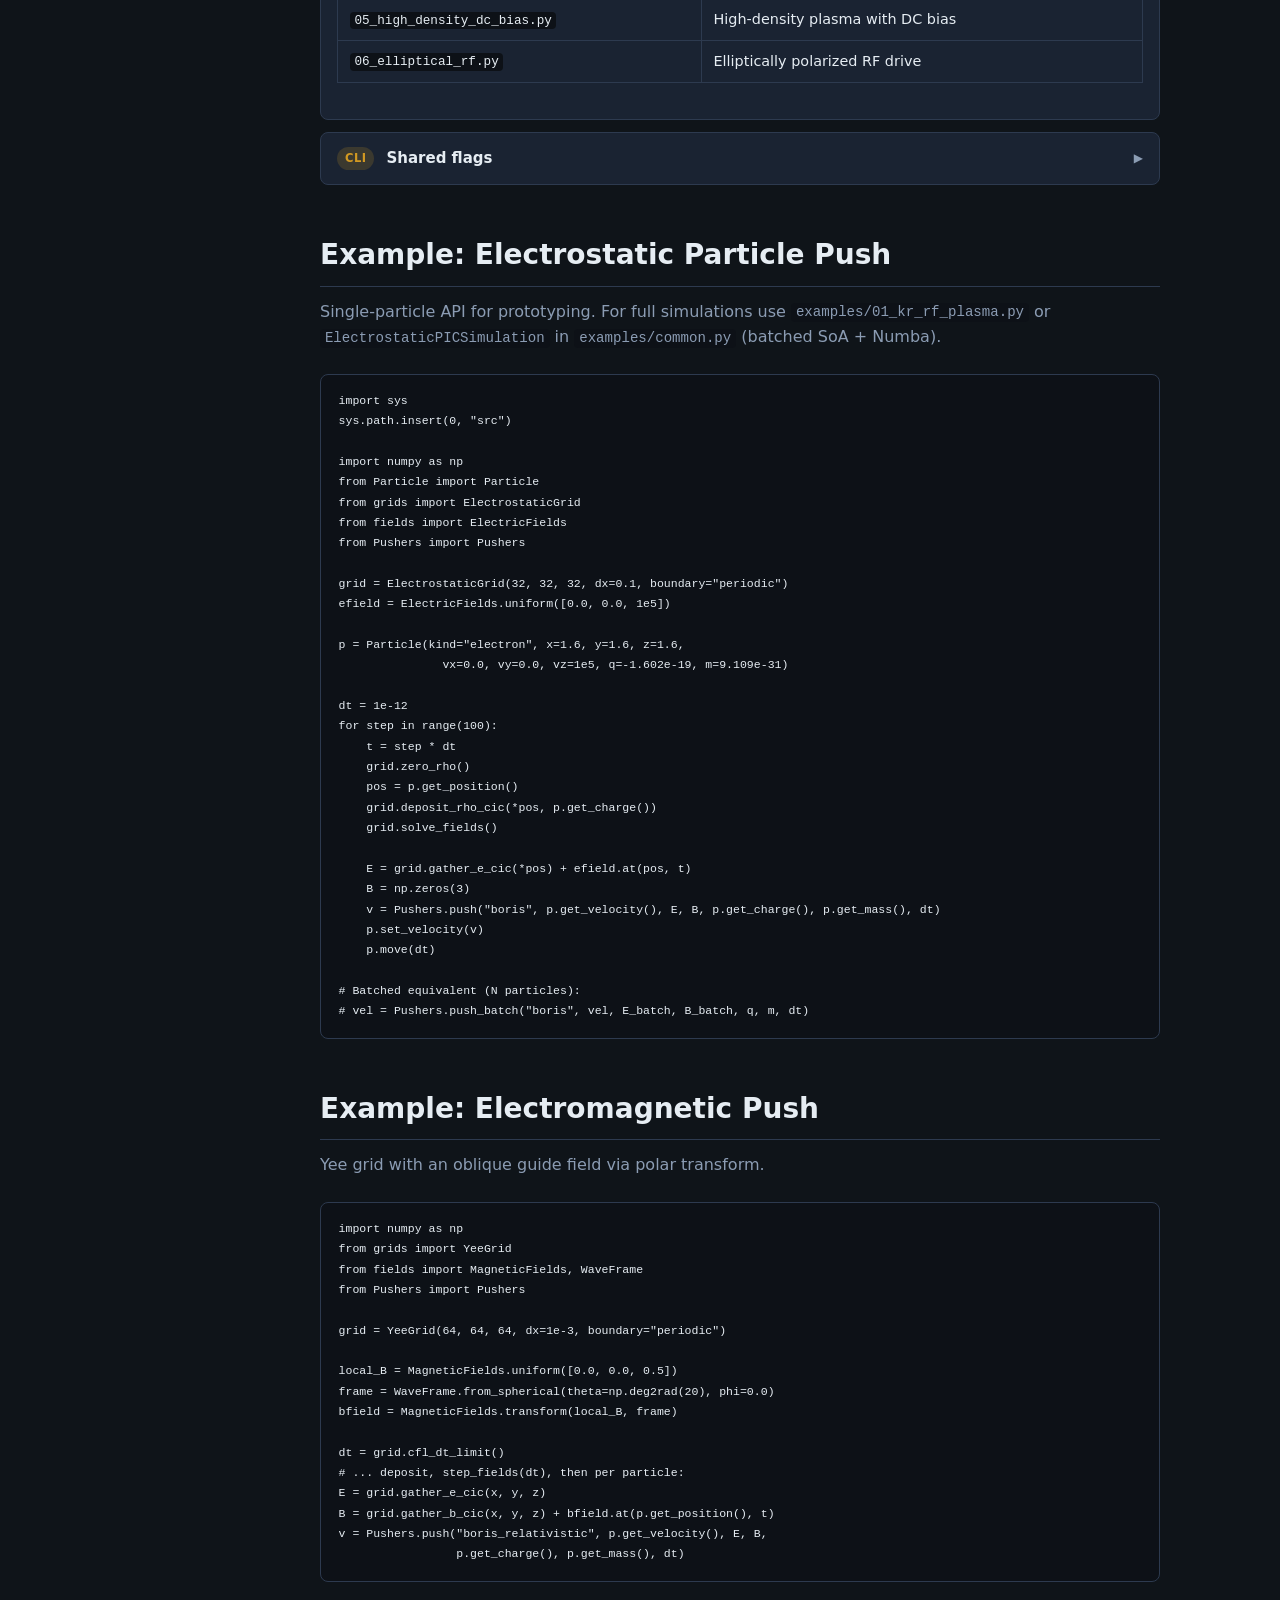
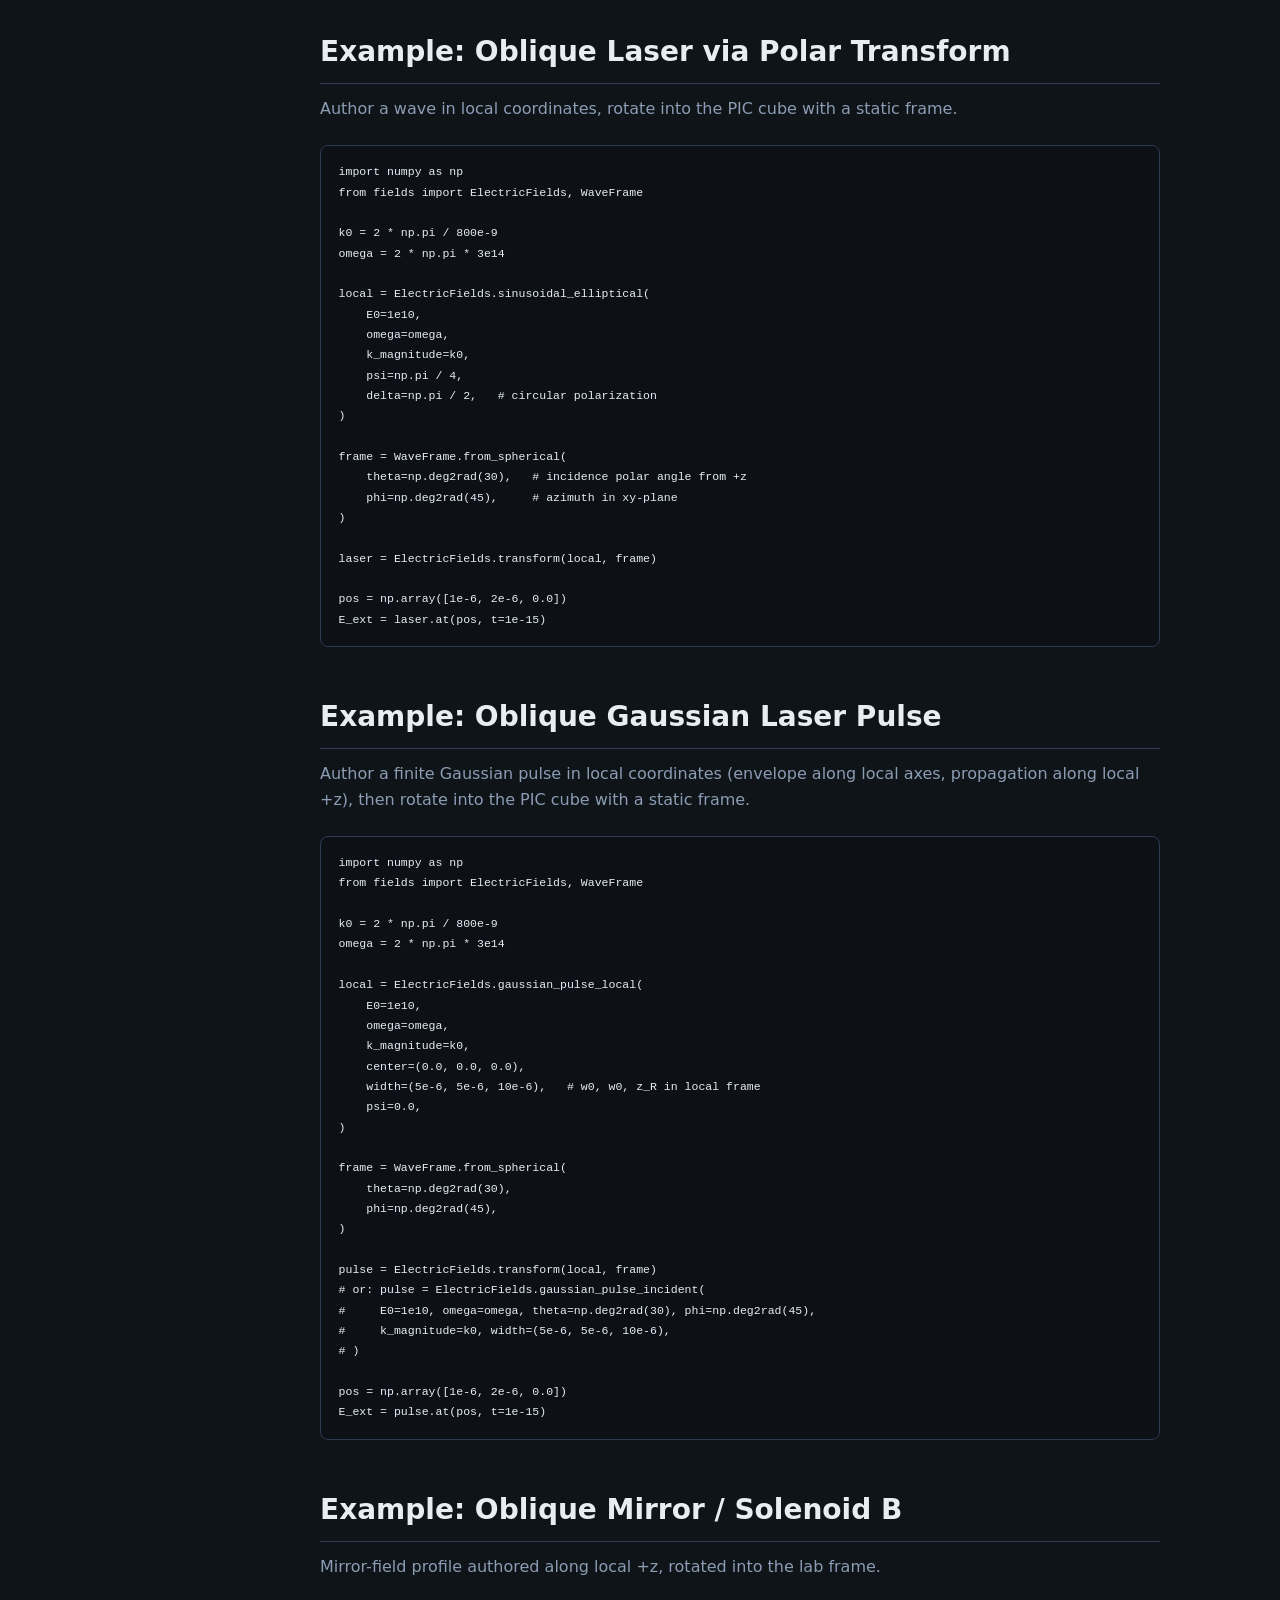
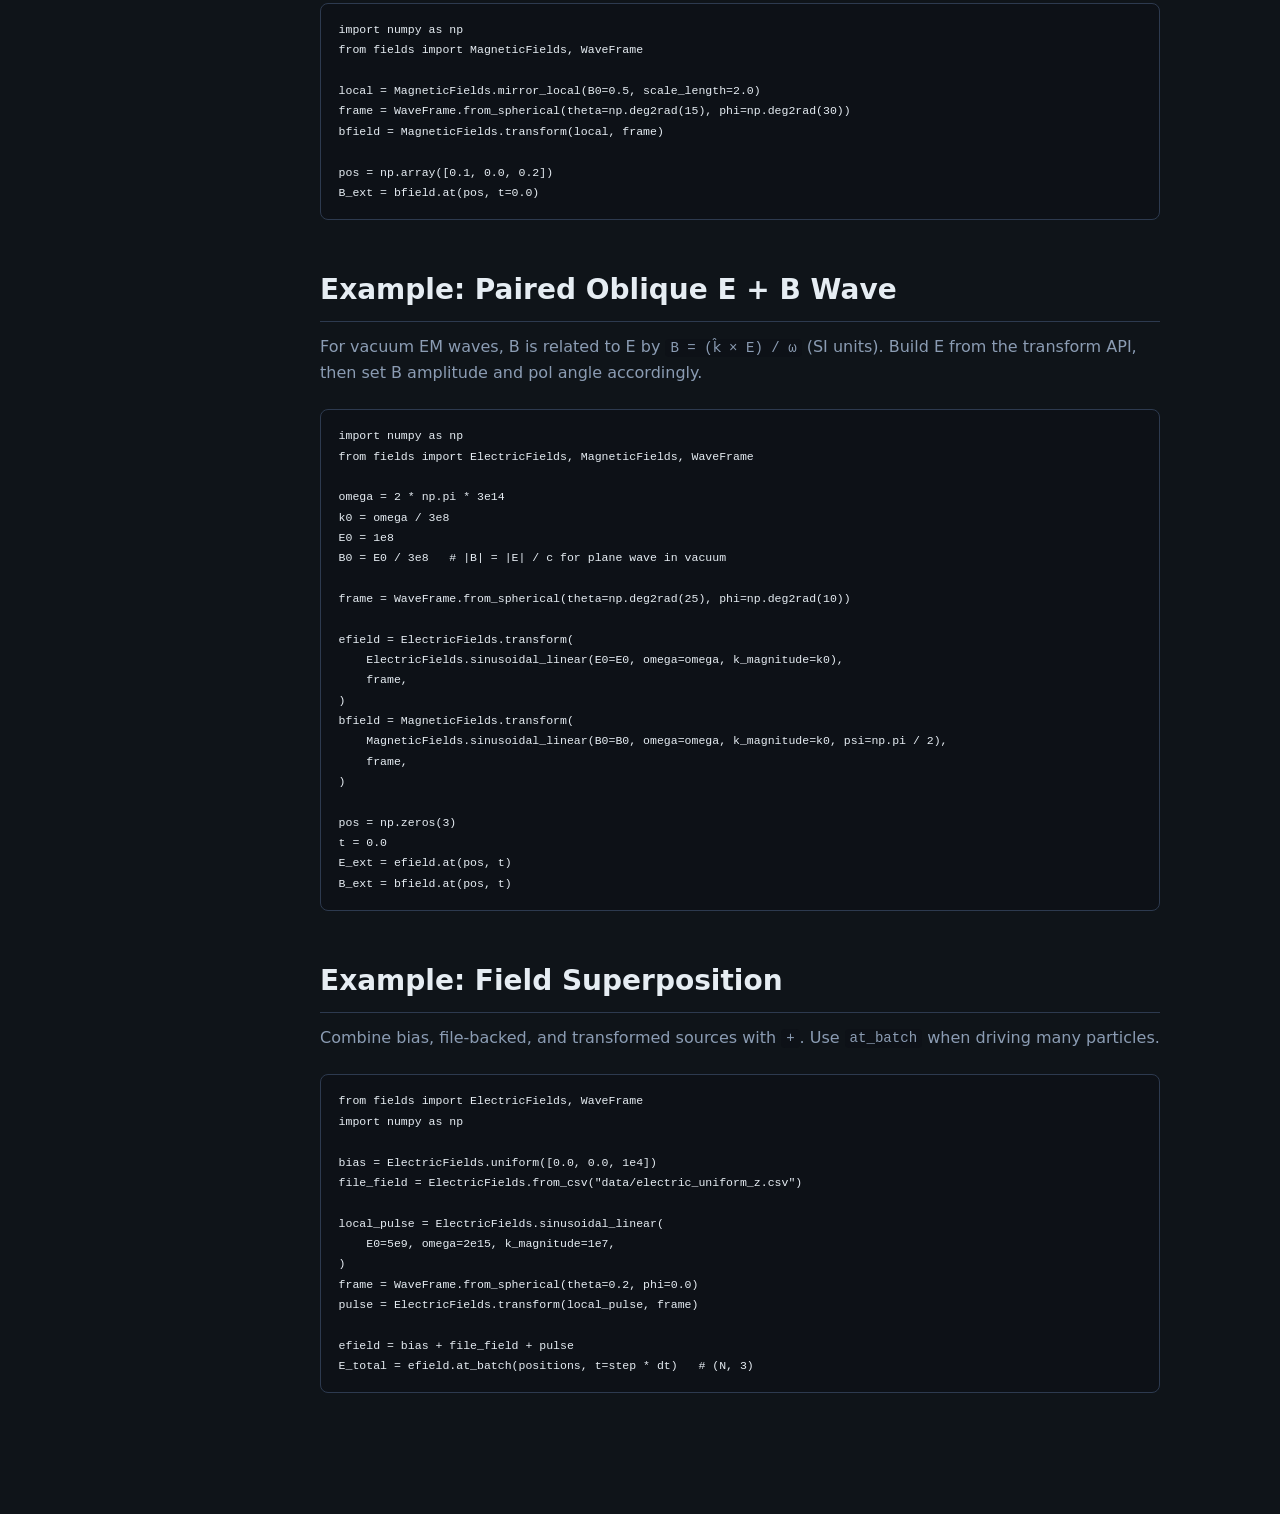
==== commit c9fb5601: "Removed deprecated docs ref to 3dpic.py" ====
--- a/docs/index.html
+++ b/docs/index.html
@@ -629,7 +629,6 @@
               <tr><td><code>05_high_density_dc_bias.py</code></td><td>High-density plasma with DC bias</td></tr>
               <tr><td><code>06_elliptical_rf.py</code></td><td>Elliptically polarized RF drive</td></tr>
             </table>
-            <p><code>3DPIC.py</code> at the repo root delegates to <code>01_kr_rf_plasma.py</code>.</p>
           </div>
         </div>
 
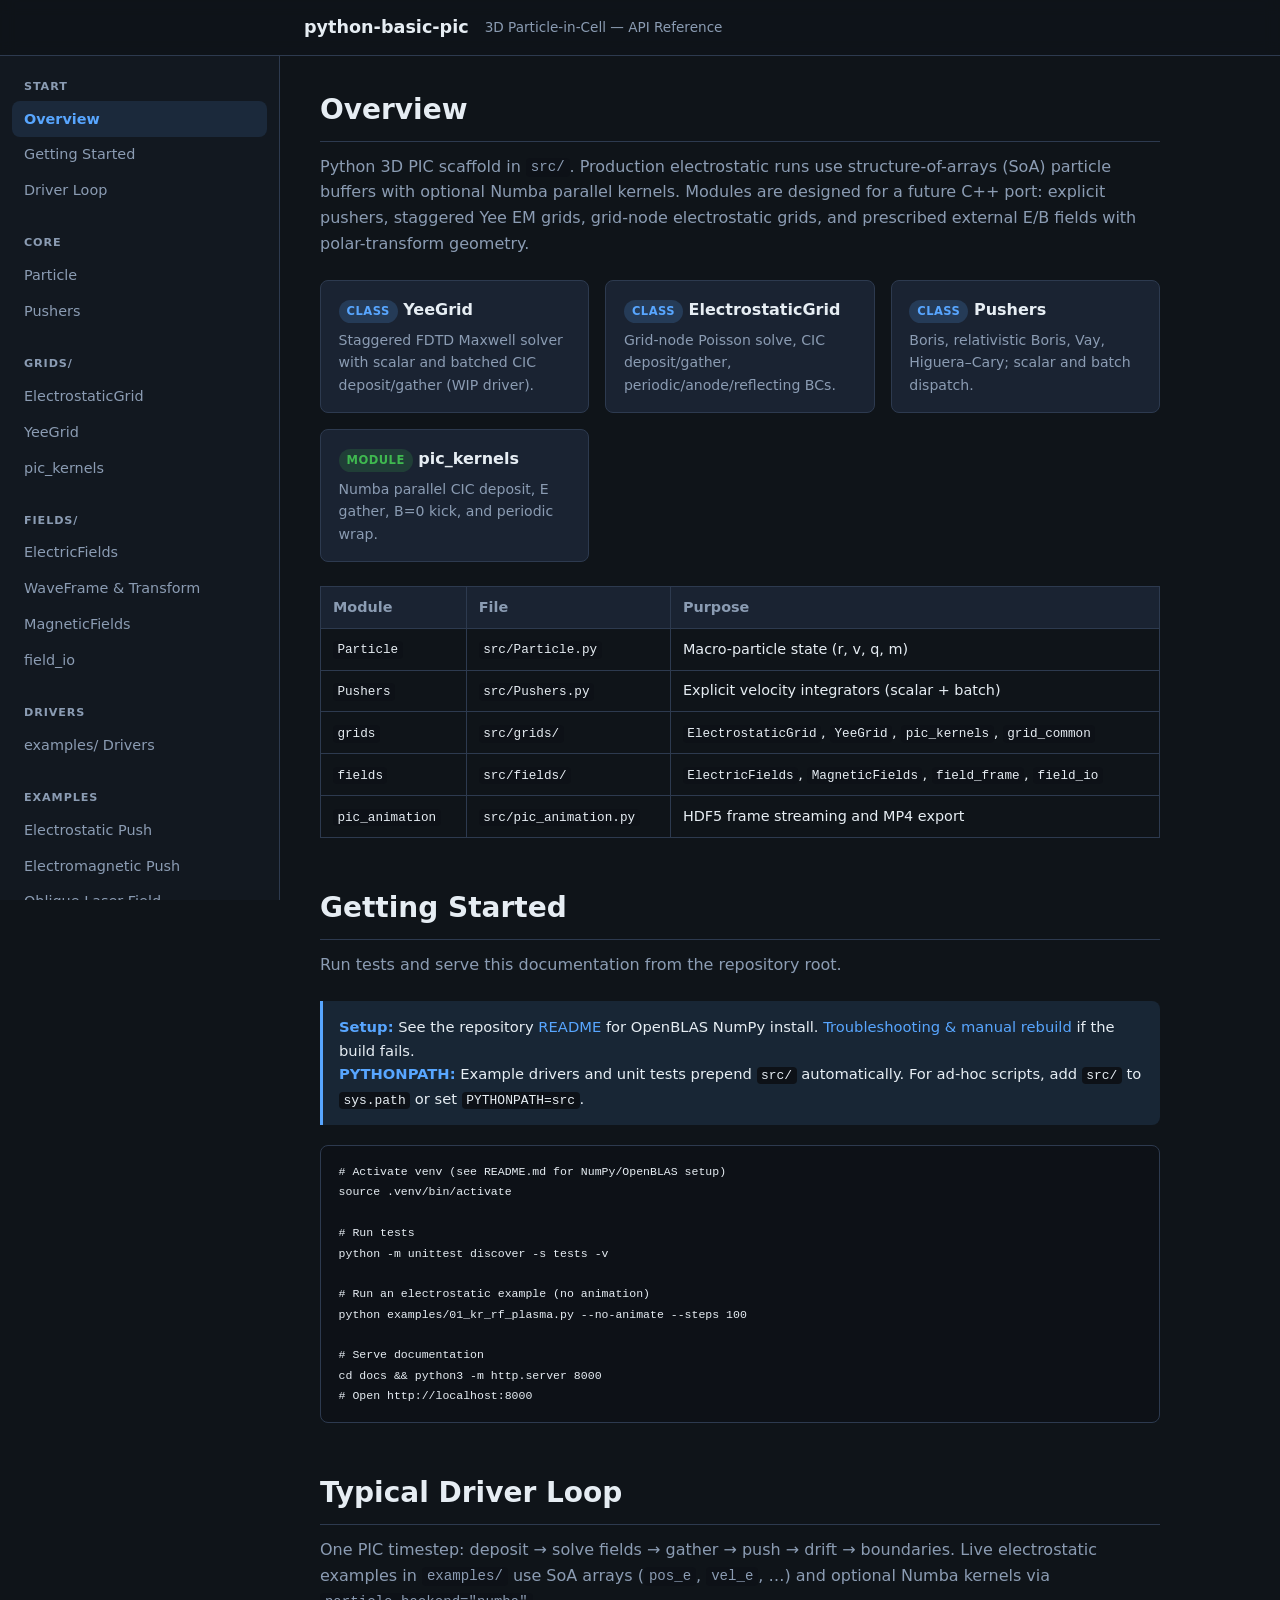
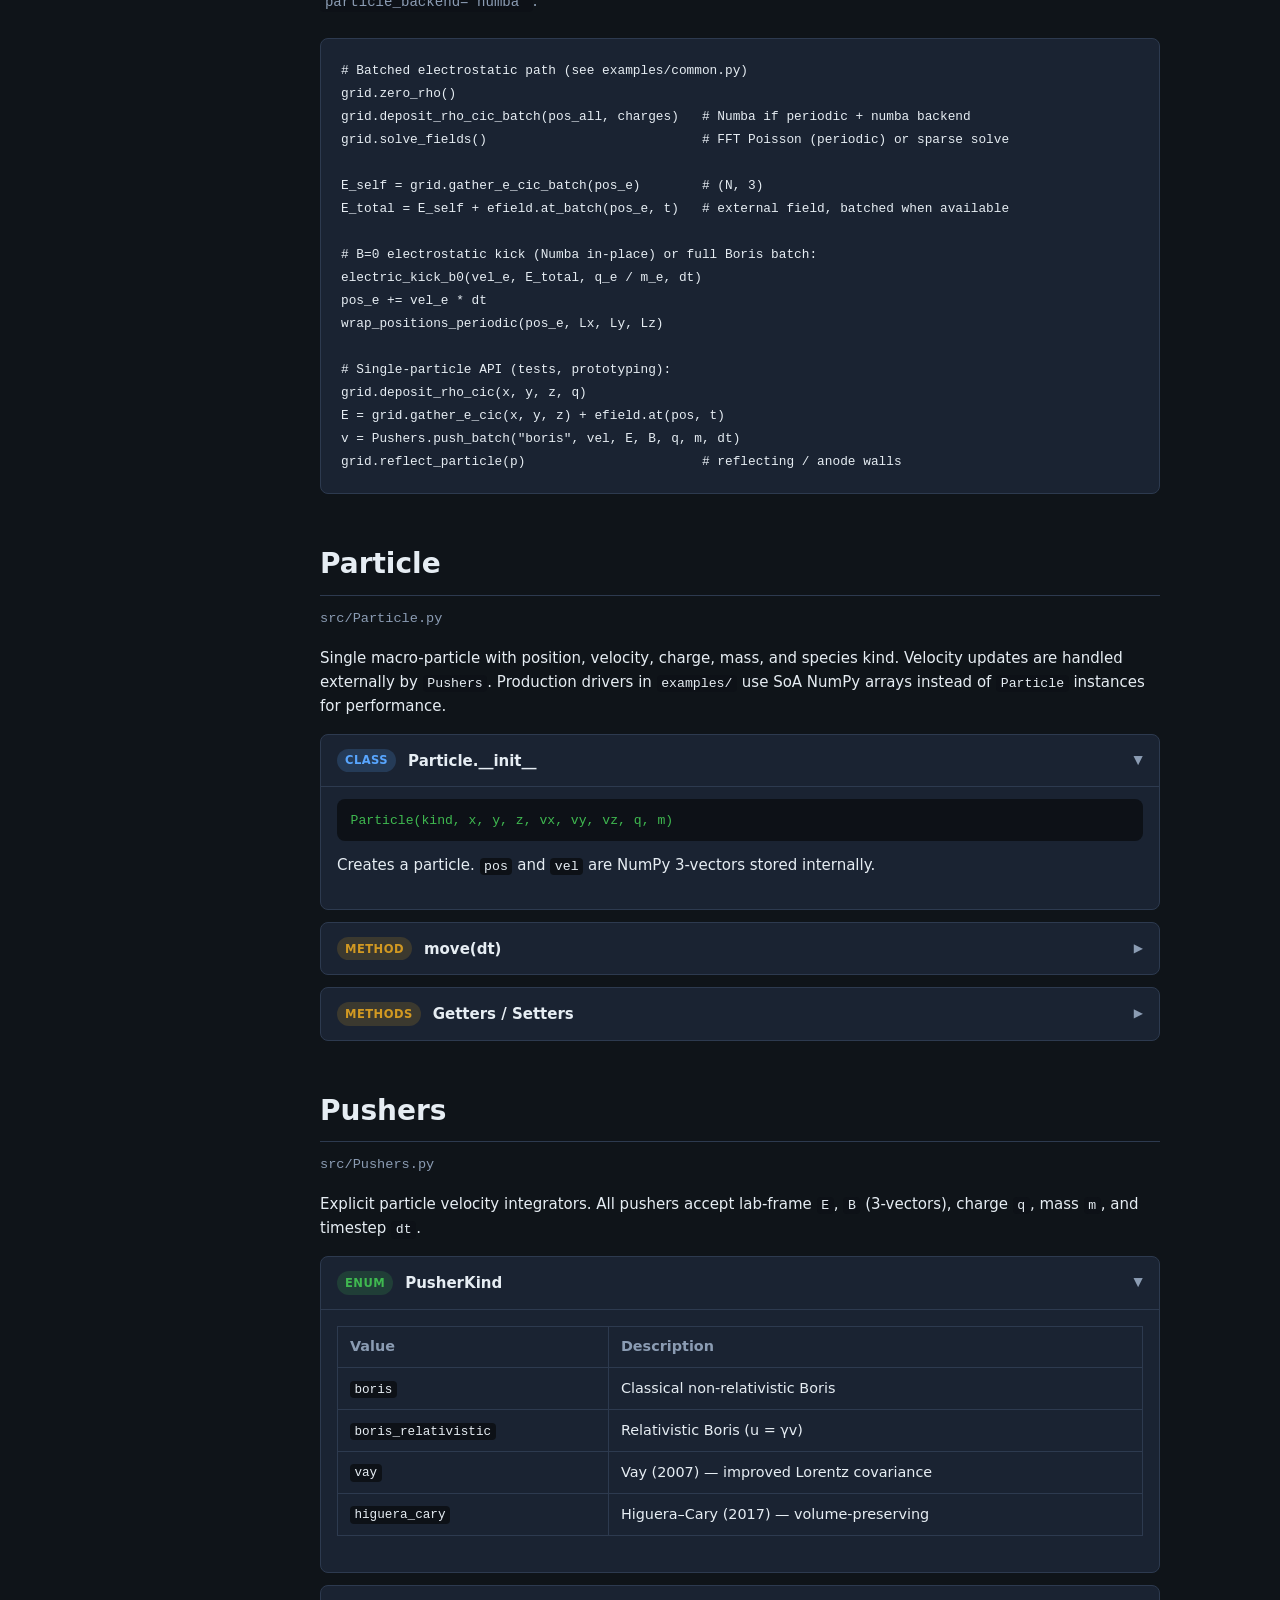
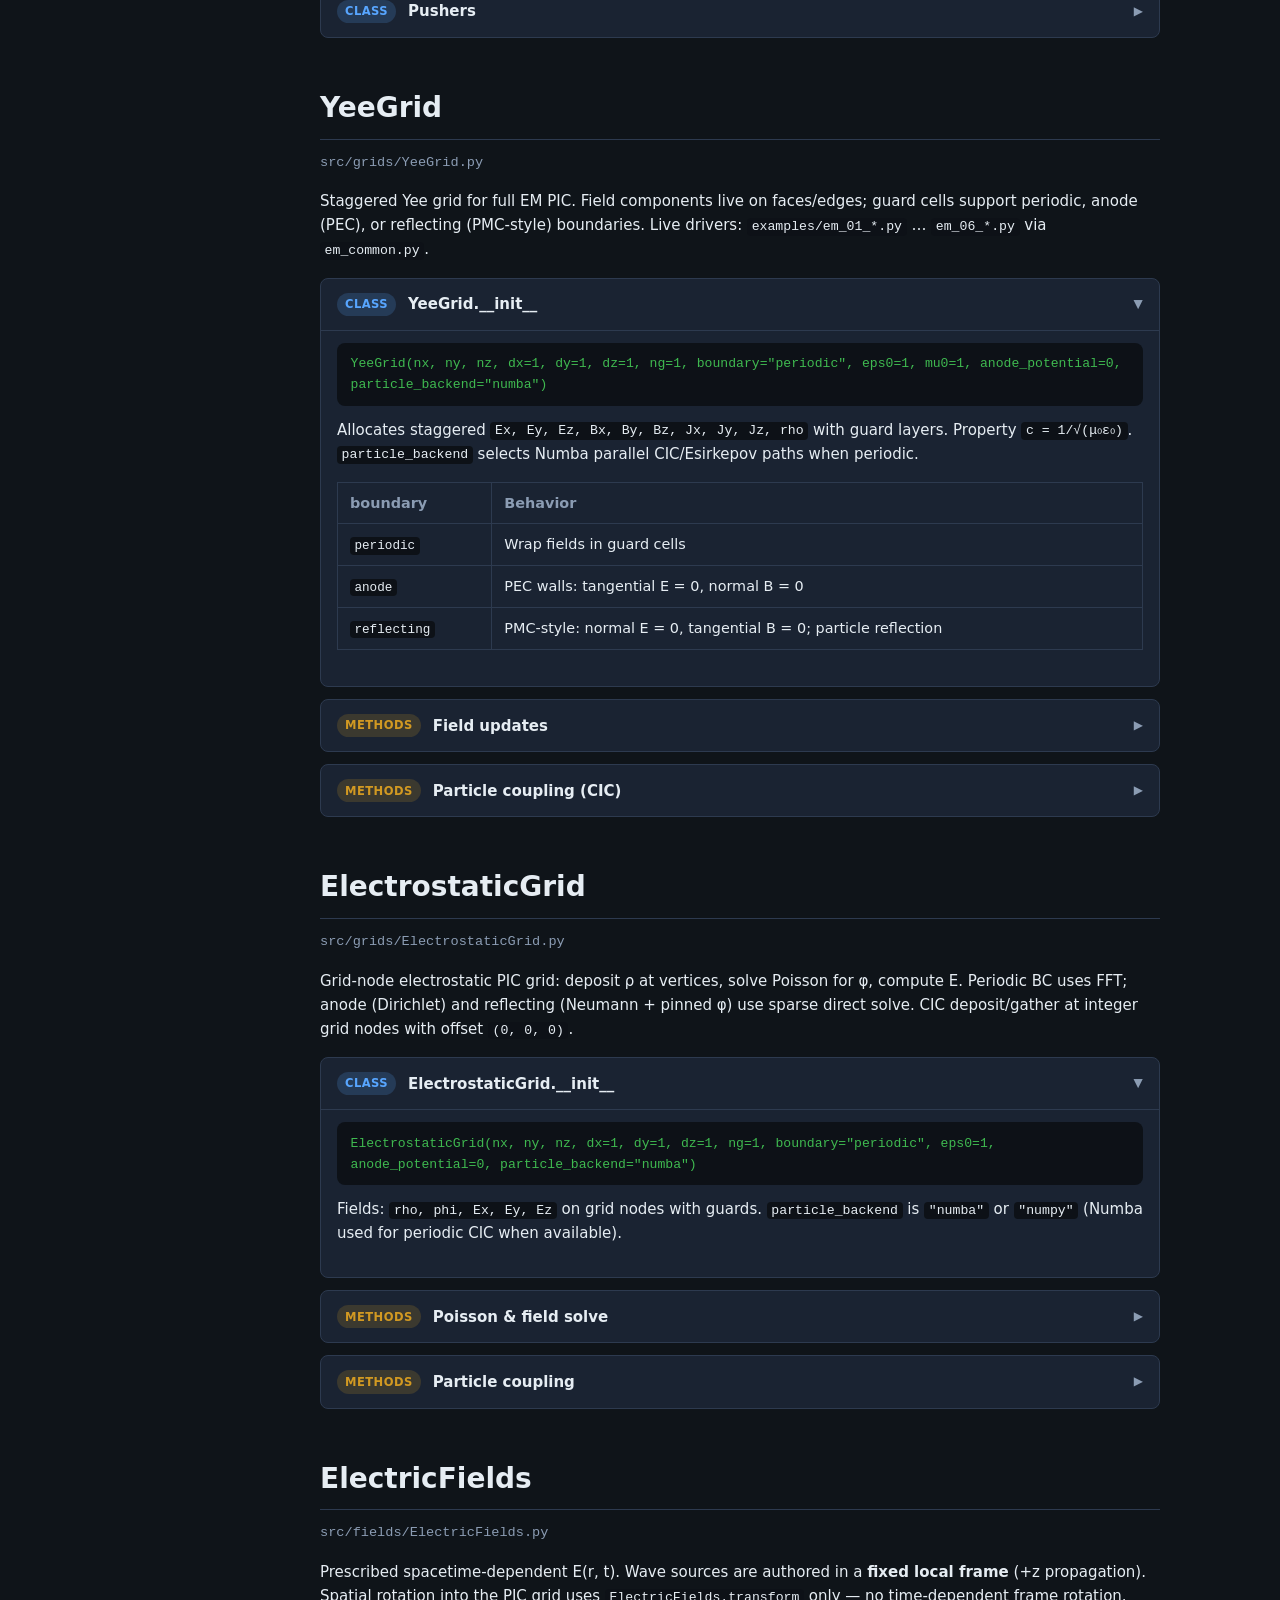
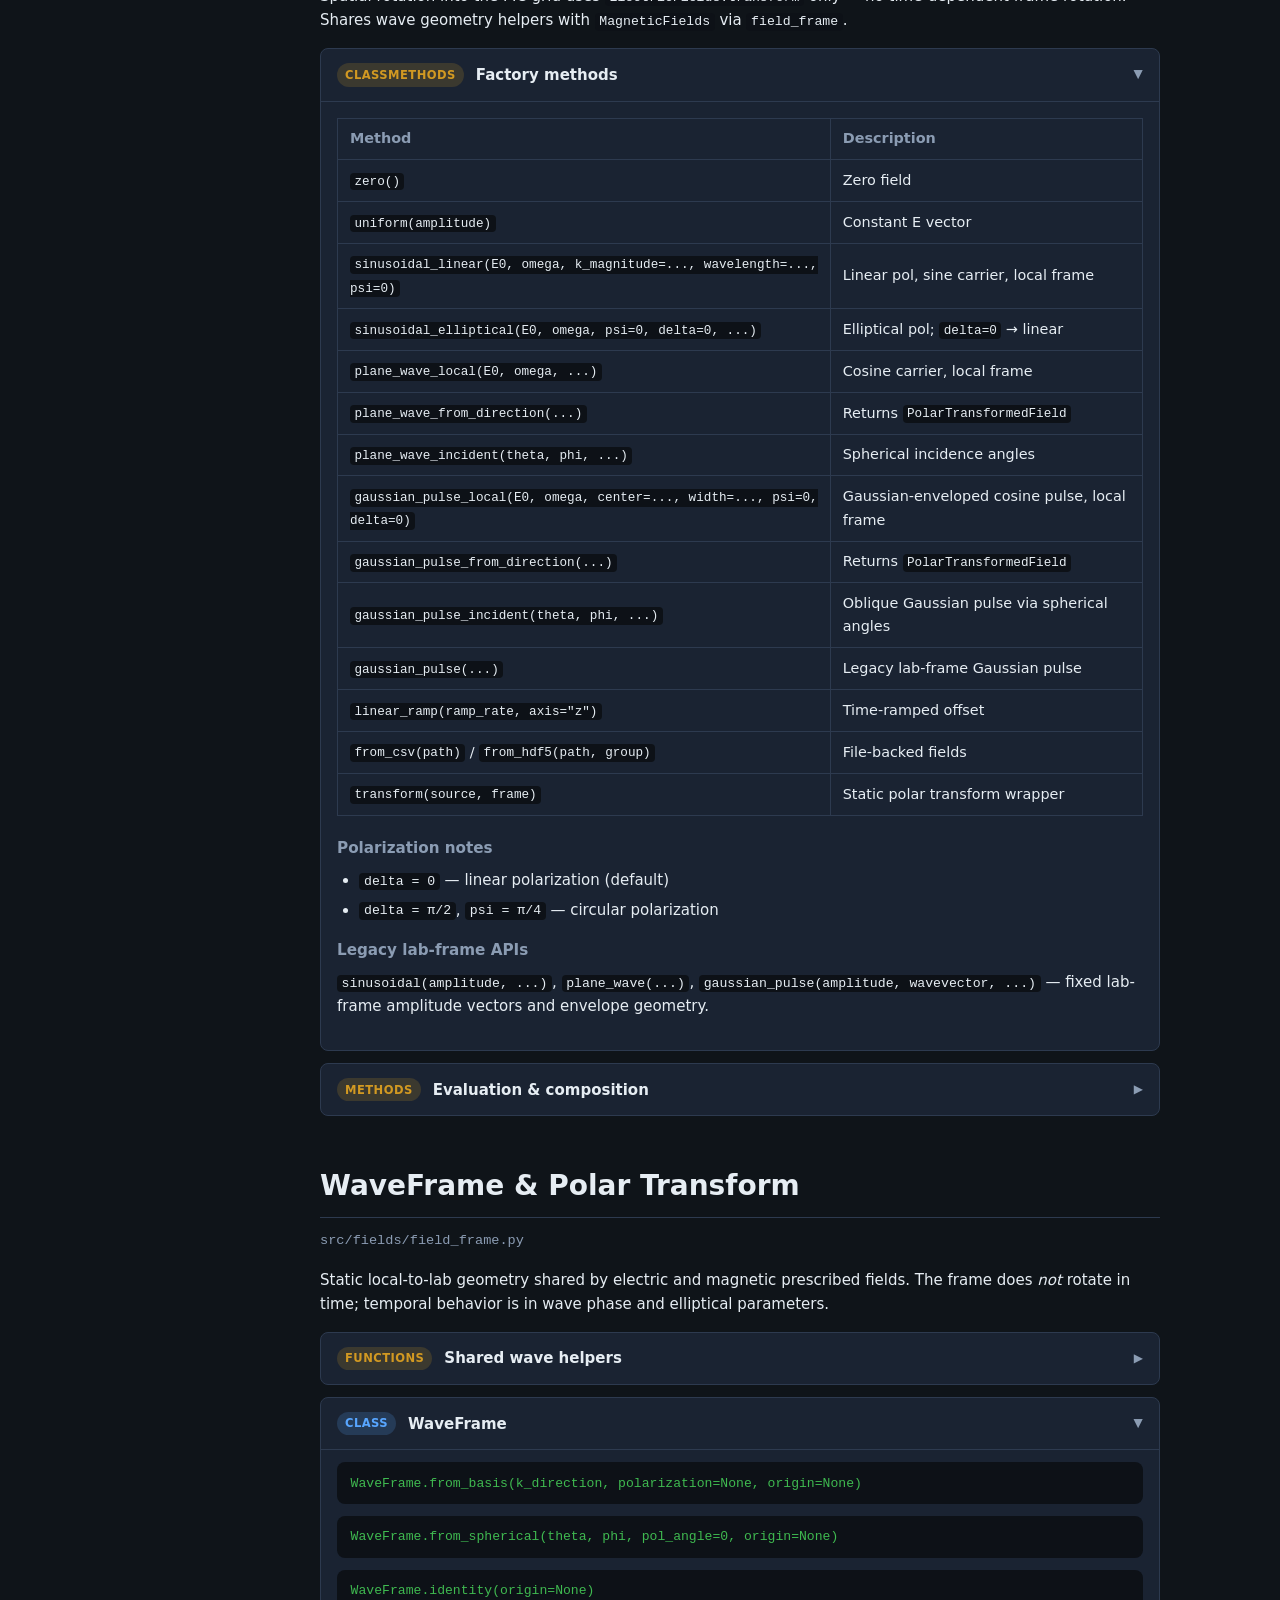
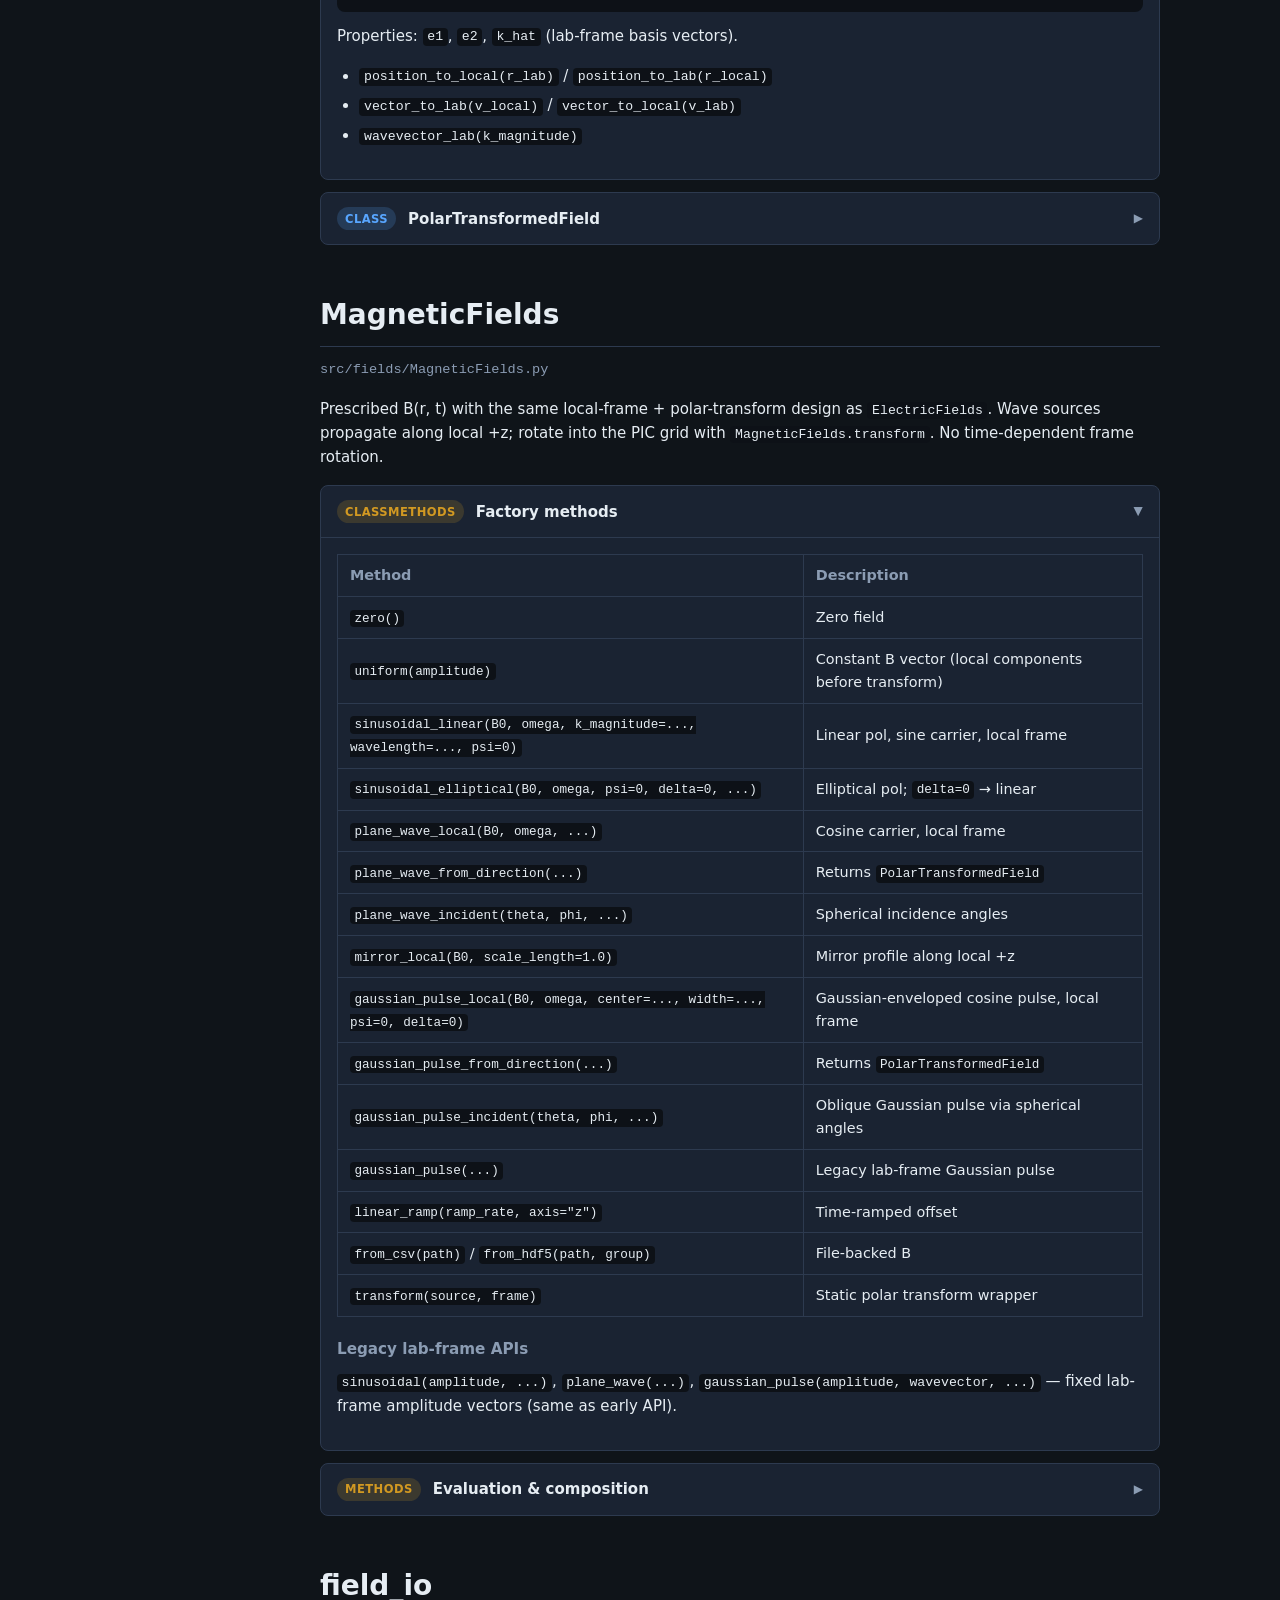
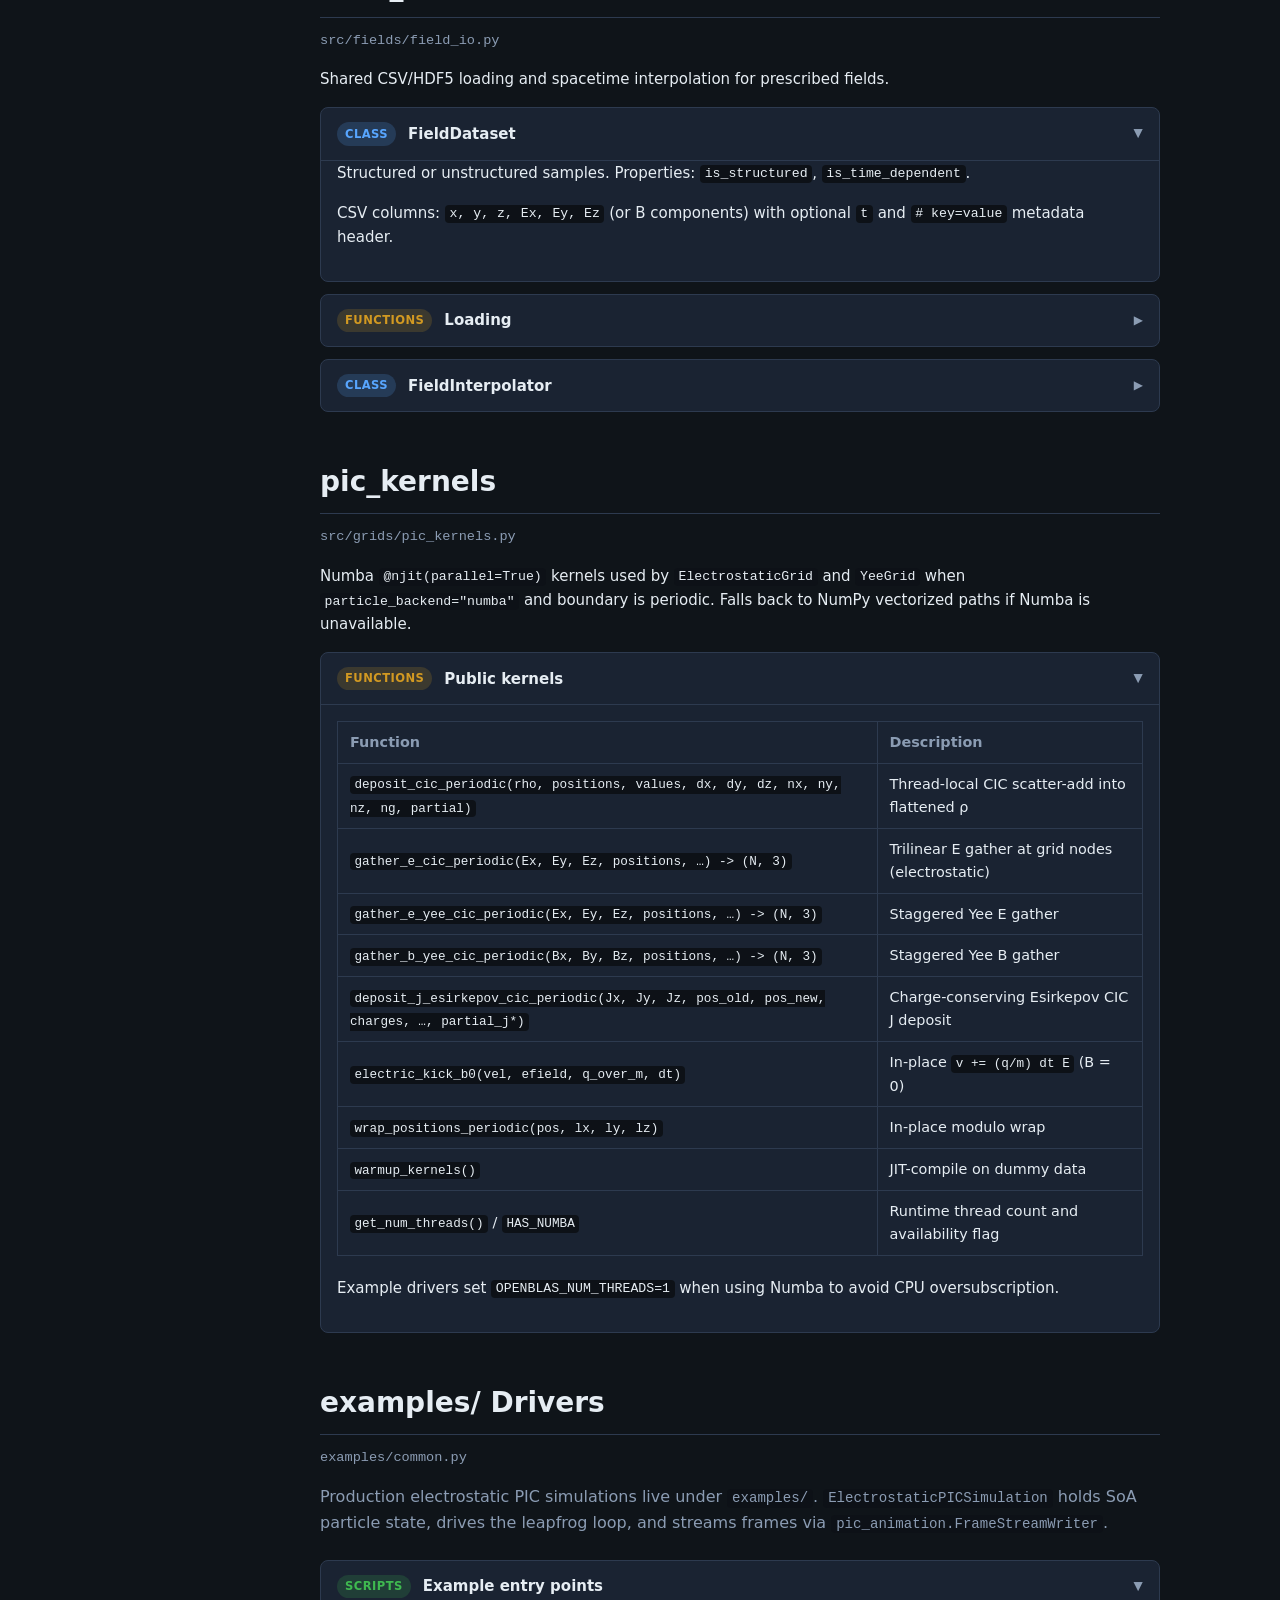
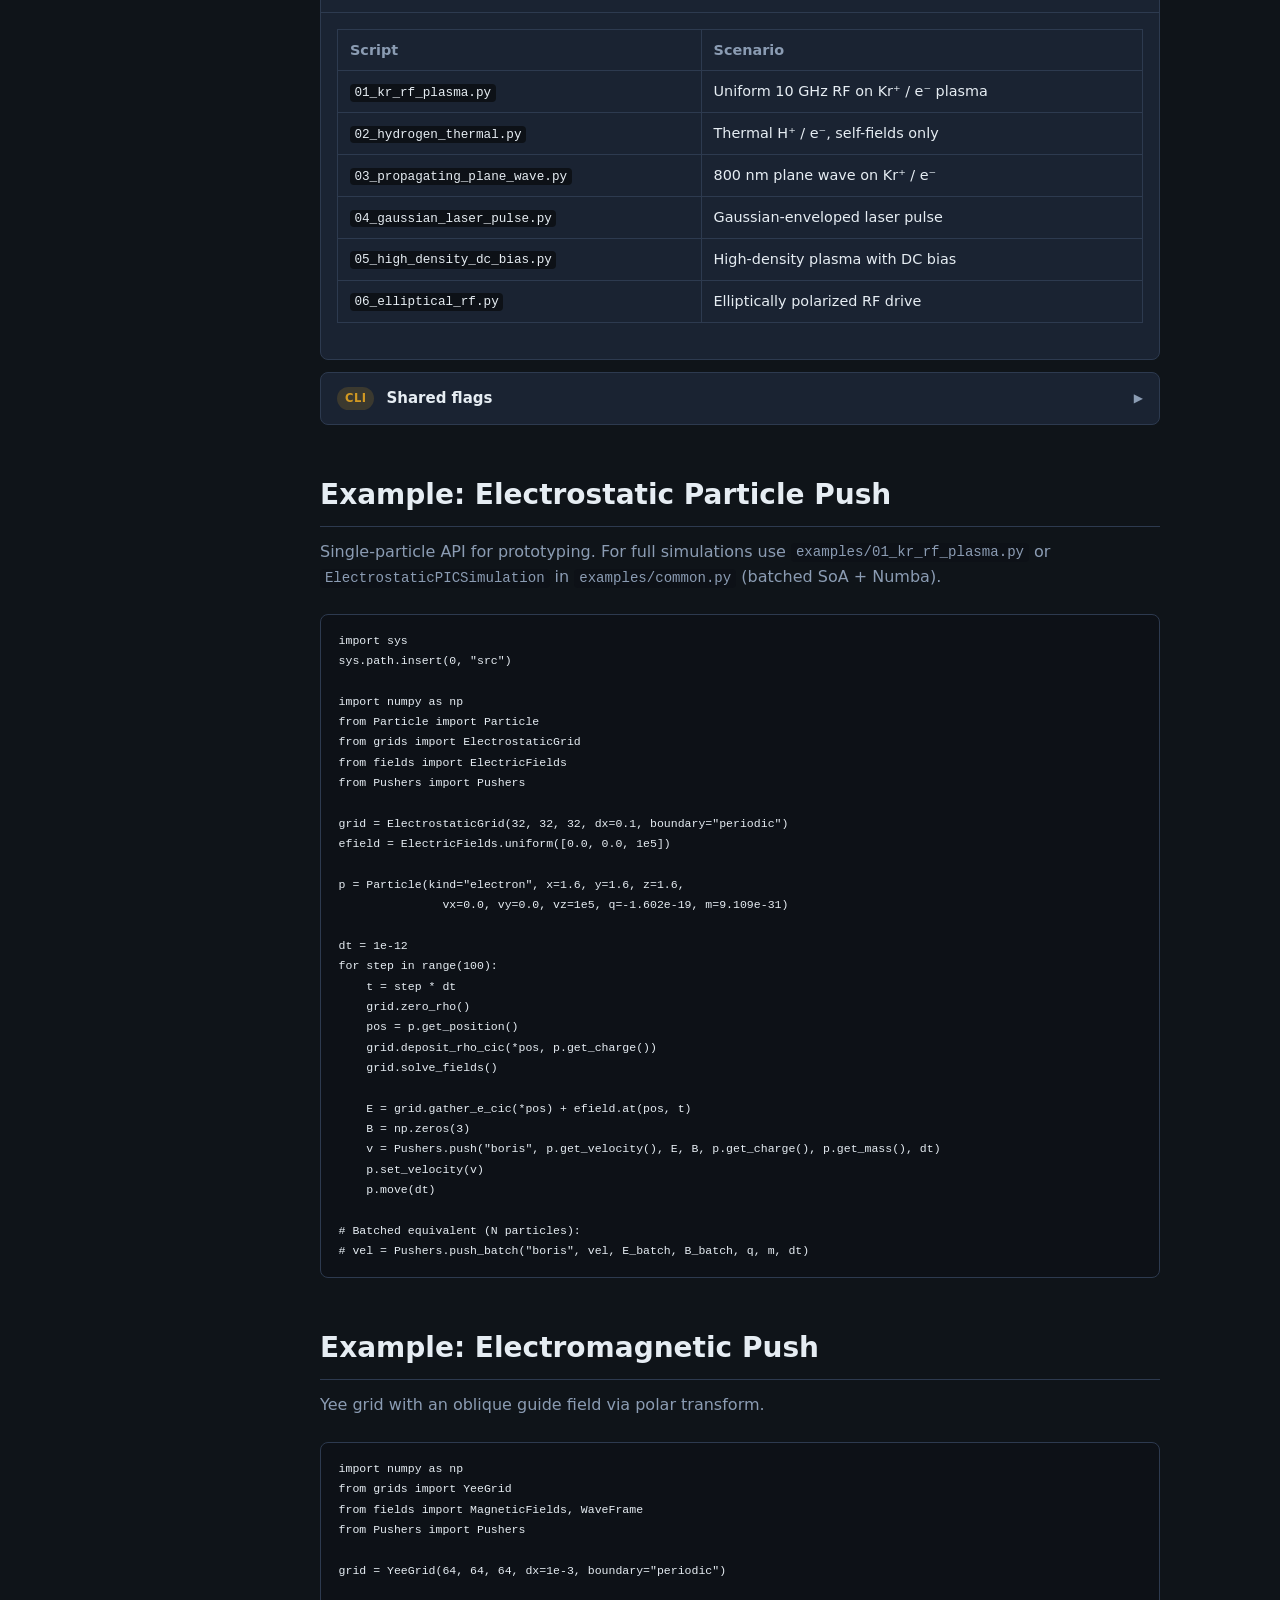
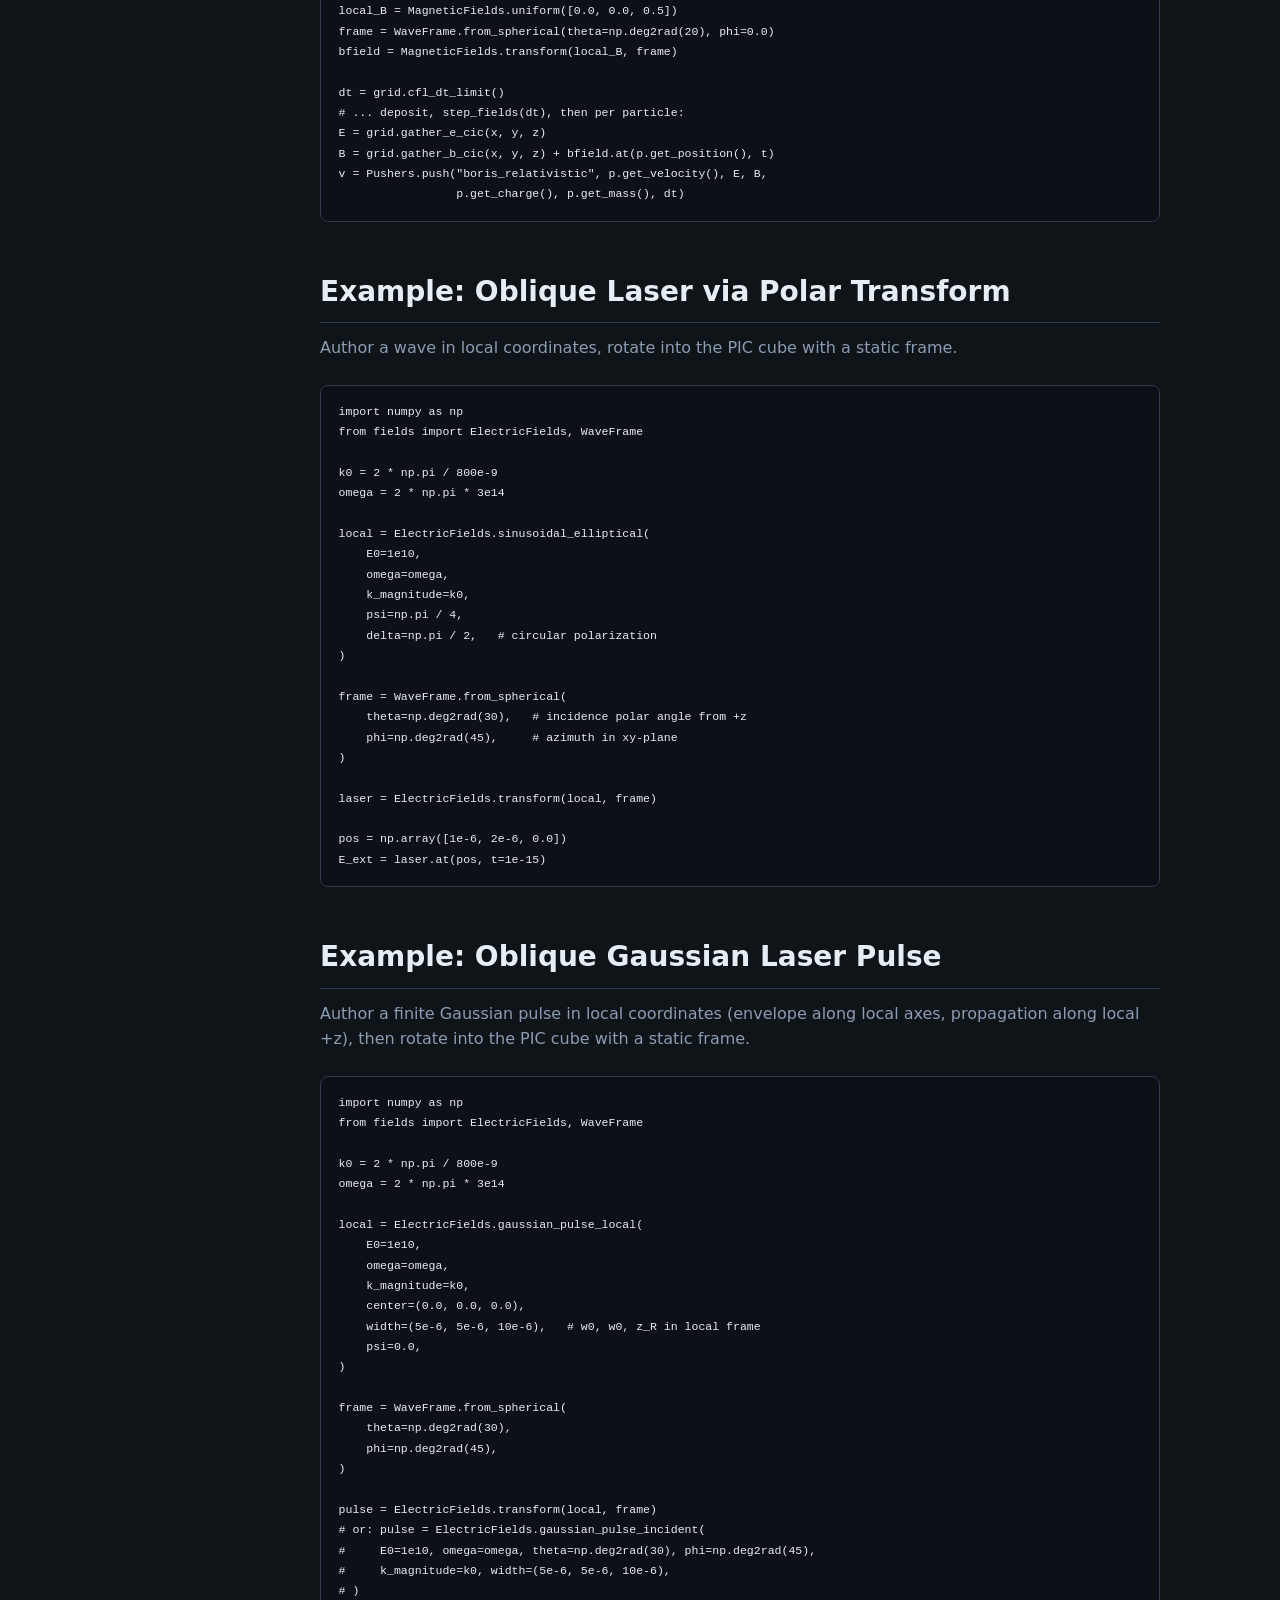
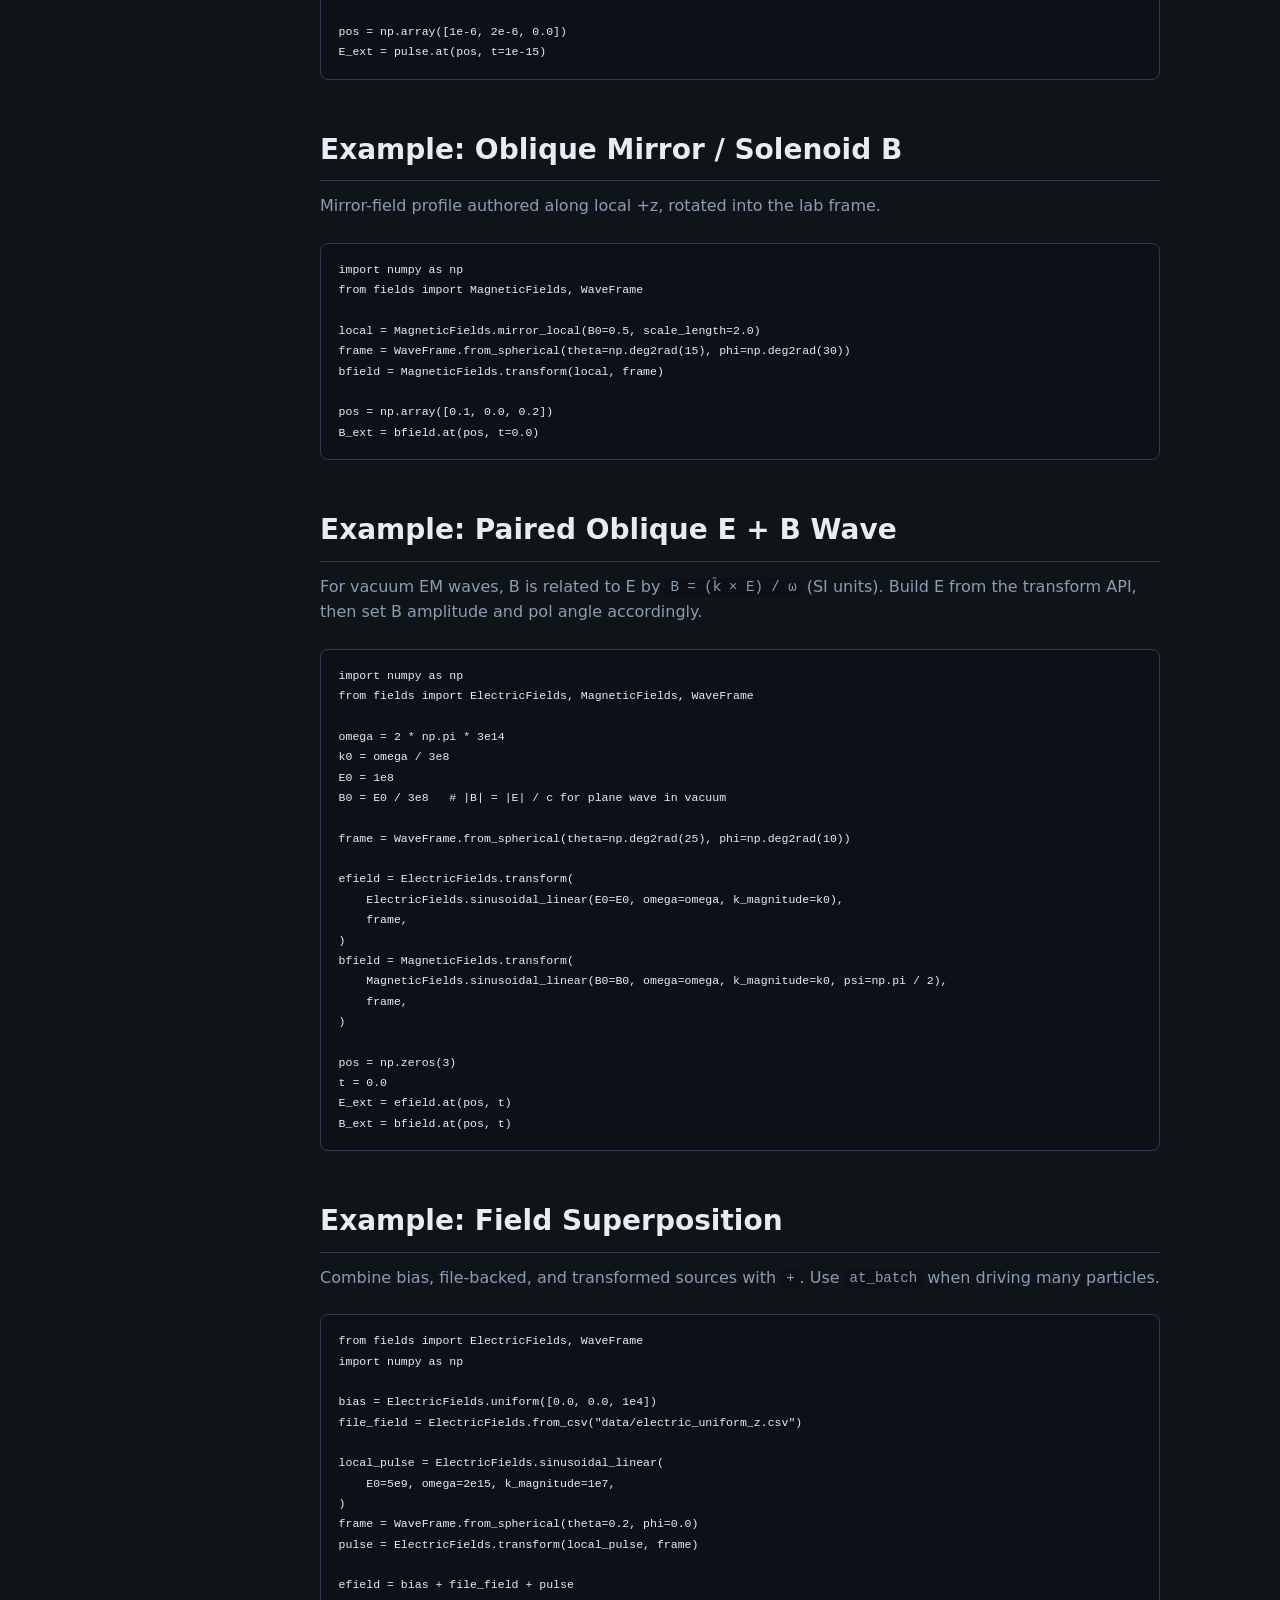
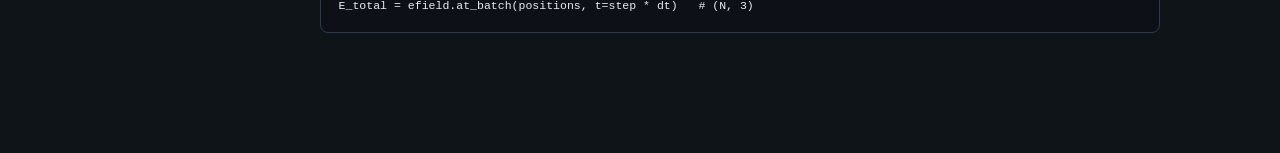
==== commit 7433cd40: "Document EM Yee examples and expanded YeeGrid API in README and docs. API reference now lists Esirke" ====
--- a/docs/index.html
+++ b/docs/index.html
@@ -261,8 +261,8 @@
         <p class="module-path">src/grids/YeeGrid.py</p>
         <p>
           Staggered Yee grid for full EM PIC. Field components live on faces/edges; guard cells support
-          periodic, anode (PEC), or reflecting (PMC-style) boundaries. Not yet wired to a live EM driver
-          in <code>examples/</code> — covered by <code>tests/test_yee_grid.py</code>.
+          periodic, anode (PEC), or reflecting (PMC-style) boundaries. Live drivers:
+          <code>examples/em_01_*.py</code> … <code>em_06_*.py</code> via <code>em_common.py</code>.
         </p>
 
         <div class="panel open" id="yee-init">
@@ -271,8 +271,8 @@
             <span class="chevron">▶</span>
           </button>
           <div class="panel-body">
-            <div class="signature">YeeGrid(nx, ny, nz, dx=1, dy=1, dz=1, ng=1, boundary="periodic", eps0=1, mu0=1, anode_potential=0)</div>
-            <p>Allocates staggered <code>Ex, Ey, Ez, Bx, By, Bz, Jx, Jy, Jz, rho</code> with guard layers. Property <code>c = 1/√(μ₀ε₀)</code>.</p>
+            <div class="signature">YeeGrid(nx, ny, nz, dx=1, dy=1, dz=1, ng=1, boundary="periodic", eps0=1, mu0=1, anode_potential=0, particle_backend="numba")</div>
+            <p>Allocates staggered <code>Ex, Ey, Ez, Bx, By, Bz, Jx, Jy, Jz, rho</code> with guard layers. Property <code>c = 1/√(μ₀ε₀)</code>. <code>particle_backend</code> selects Numba parallel CIC/Esirkepov paths when periodic.</p>
             <table>
               <tr><th>boundary</th><th>Behavior</th></tr>
               <tr><td><code>periodic</code></td><td>Wrap fields in guard cells</td></tr>
@@ -306,13 +306,13 @@
           <div class="panel-body">
             <ul>
               <li><code>deposit_rho_cic(x, y, z, q)</code></li>
-              <li><code>deposit_rho_cic_batch(positions, charges)</code> — <code>(N, 3)</code> + <code>(N,)</code>; uses Numba when periodic and available</li>
-              <li><code>deposit_j_cic(x, y, z, vx, vy, vz, q)</code></li>
-              <li><code>gather_e_cic(x, y, z) -&gt; ndarray</code></li>
-              <li><code>gather_b_cic(x, y, z) -&gt; ndarray</code></li>
-              <li><code>gather_e_cic_batch(positions) -&gt; (N, 3)</code></li>
+              <li><code>deposit_rho_cic_batch(positions, charges)</code> — <code>(N, 3)</code> + <code>(N,)</code>; Numba when periodic</li>
+              <li><code>deposit_j_cic(x, y, z, vx, vy, vz, q)</code> — legacy instantaneous <code>q·v</code> deposit</li>
+              <li><code>deposit_j_esirkepov_cic_batch(pos_old, pos_new, charges)</code> — charge-conserving J (periodic; minimum-image path)</li>
+              <li><code>gather_e_cic_batch(positions) -&gt; (N, 3)</code> — staggered Yee CIC gather</li>
               <li><code>gather_b_cic_batch(positions) -&gt; (N, 3)</code></li>
-              <li><code>position_in_domain(pos)</code> — wrap or clamp per BC</li>
+              <li><code>position_in_domain_batch(positions)</code></li>
+              <li><code>particle_backend</code> property</li>
               <li><code>reflect_particle(particle)</code> — specular reflection at walls</li>
             </ul>
           </div>
@@ -593,7 +593,10 @@
             <table>
               <tr><th>Function</th><th>Description</th></tr>
               <tr><td><code>deposit_cic_periodic(rho, positions, values, dx, dy, dz, nx, ny, nz, ng, partial)</code></td><td>Thread-local CIC scatter-add into flattened ρ</td></tr>
-              <tr><td><code>gather_e_cic_periodic(Ex, Ey, Ez, positions, …) -&gt; (N, 3)</code></td><td>Trilinear E gather at grid nodes</td></tr>
+              <tr><td><code>gather_e_cic_periodic(Ex, Ey, Ez, positions, …) -&gt; (N, 3)</code></td><td>Trilinear E gather at grid nodes (electrostatic)</td></tr>
+              <tr><td><code>gather_e_yee_cic_periodic(Ex, Ey, Ez, positions, …) -&gt; (N, 3)</code></td><td>Staggered Yee E gather</td></tr>
+              <tr><td><code>gather_b_yee_cic_periodic(Bx, By, Bz, positions, …) -&gt; (N, 3)</code></td><td>Staggered Yee B gather</td></tr>
+              <tr><td><code>deposit_j_esirkepov_cic_periodic(Jx, Jy, Jz, pos_old, pos_new, charges, …, partial_j*)</code></td><td>Charge-conserving Esirkepov CIC J deposit</td></tr>
               <tr><td><code>electric_kick_b0(vel, efield, q_over_m, dt)</code></td><td>In-place <code>v += (q/m) dt E</code> (B = 0)</td></tr>
               <tr><td><code>wrap_positions_periodic(pos, lx, ly, lz)</code></td><td>In-place modulo wrap</td></tr>
               <tr><td><code>warmup_kernels()</code></td><td>JIT-compile on dummy data</td></tr>
